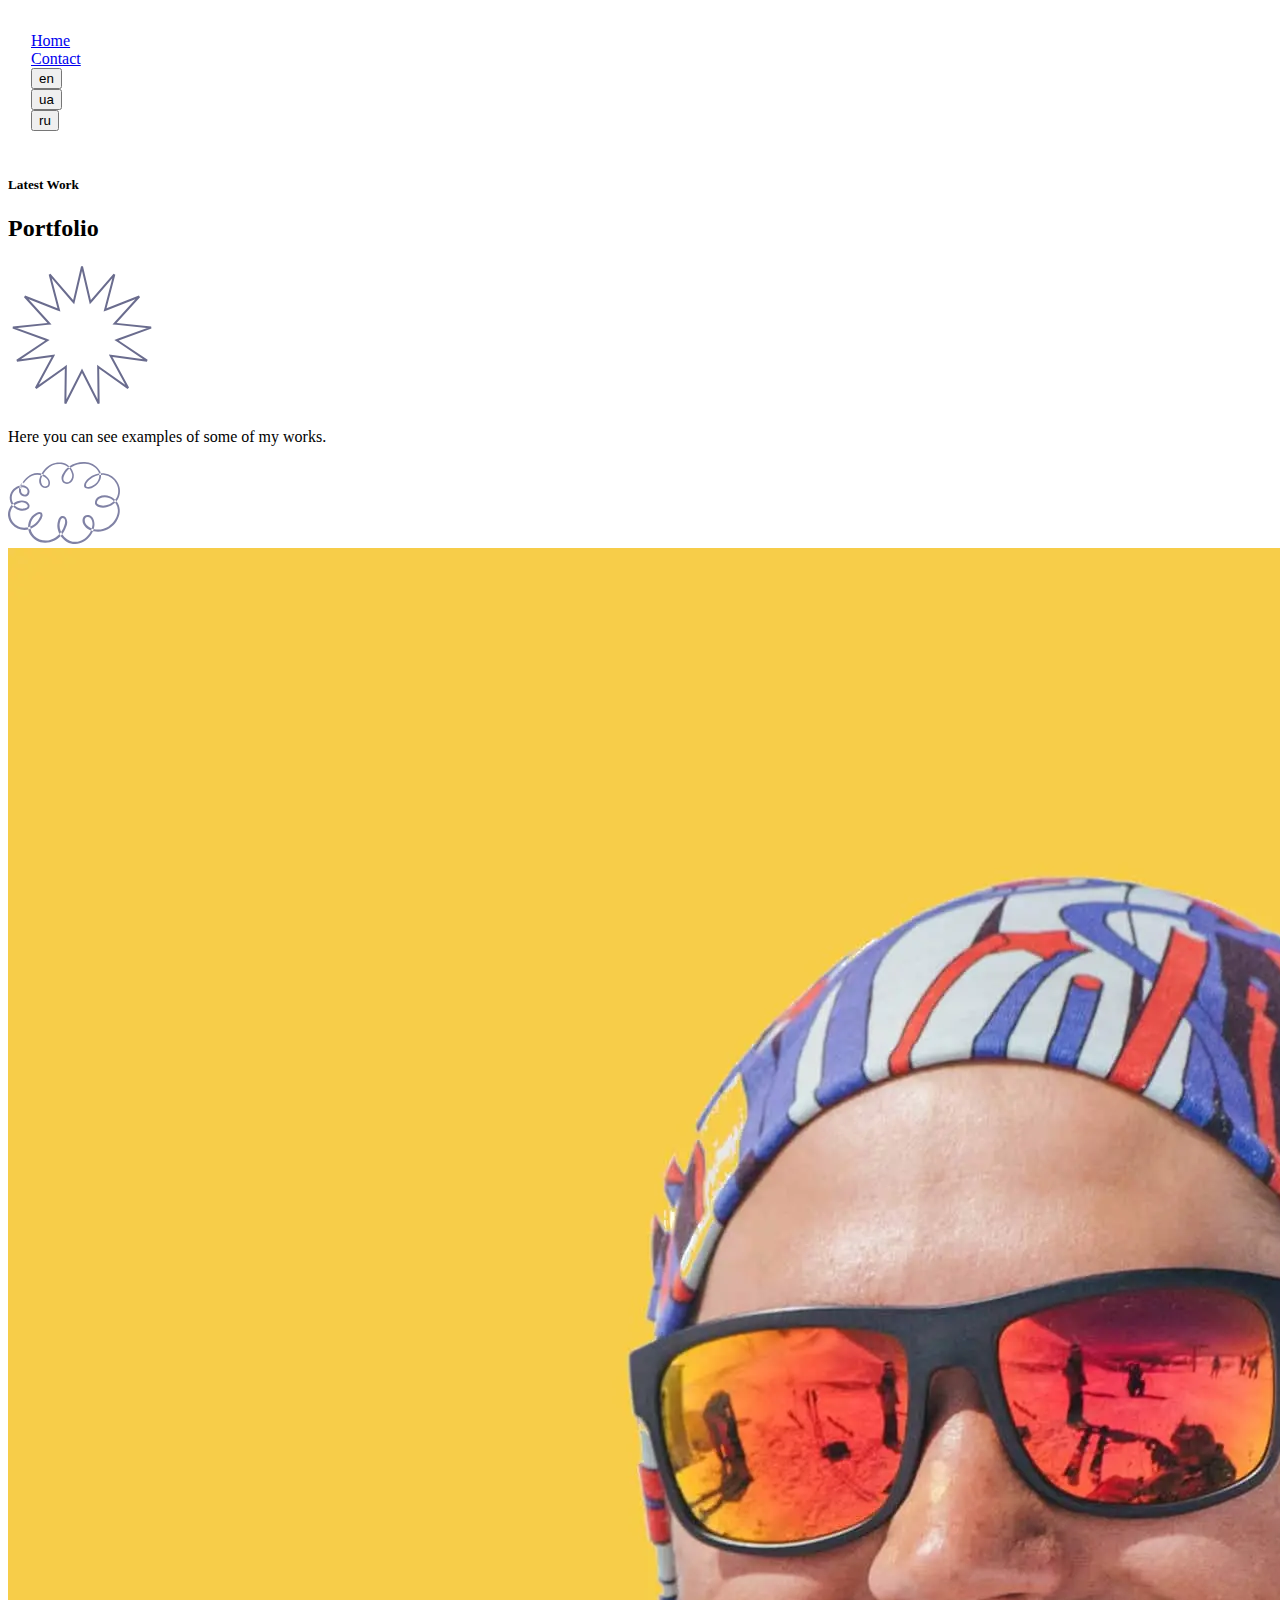
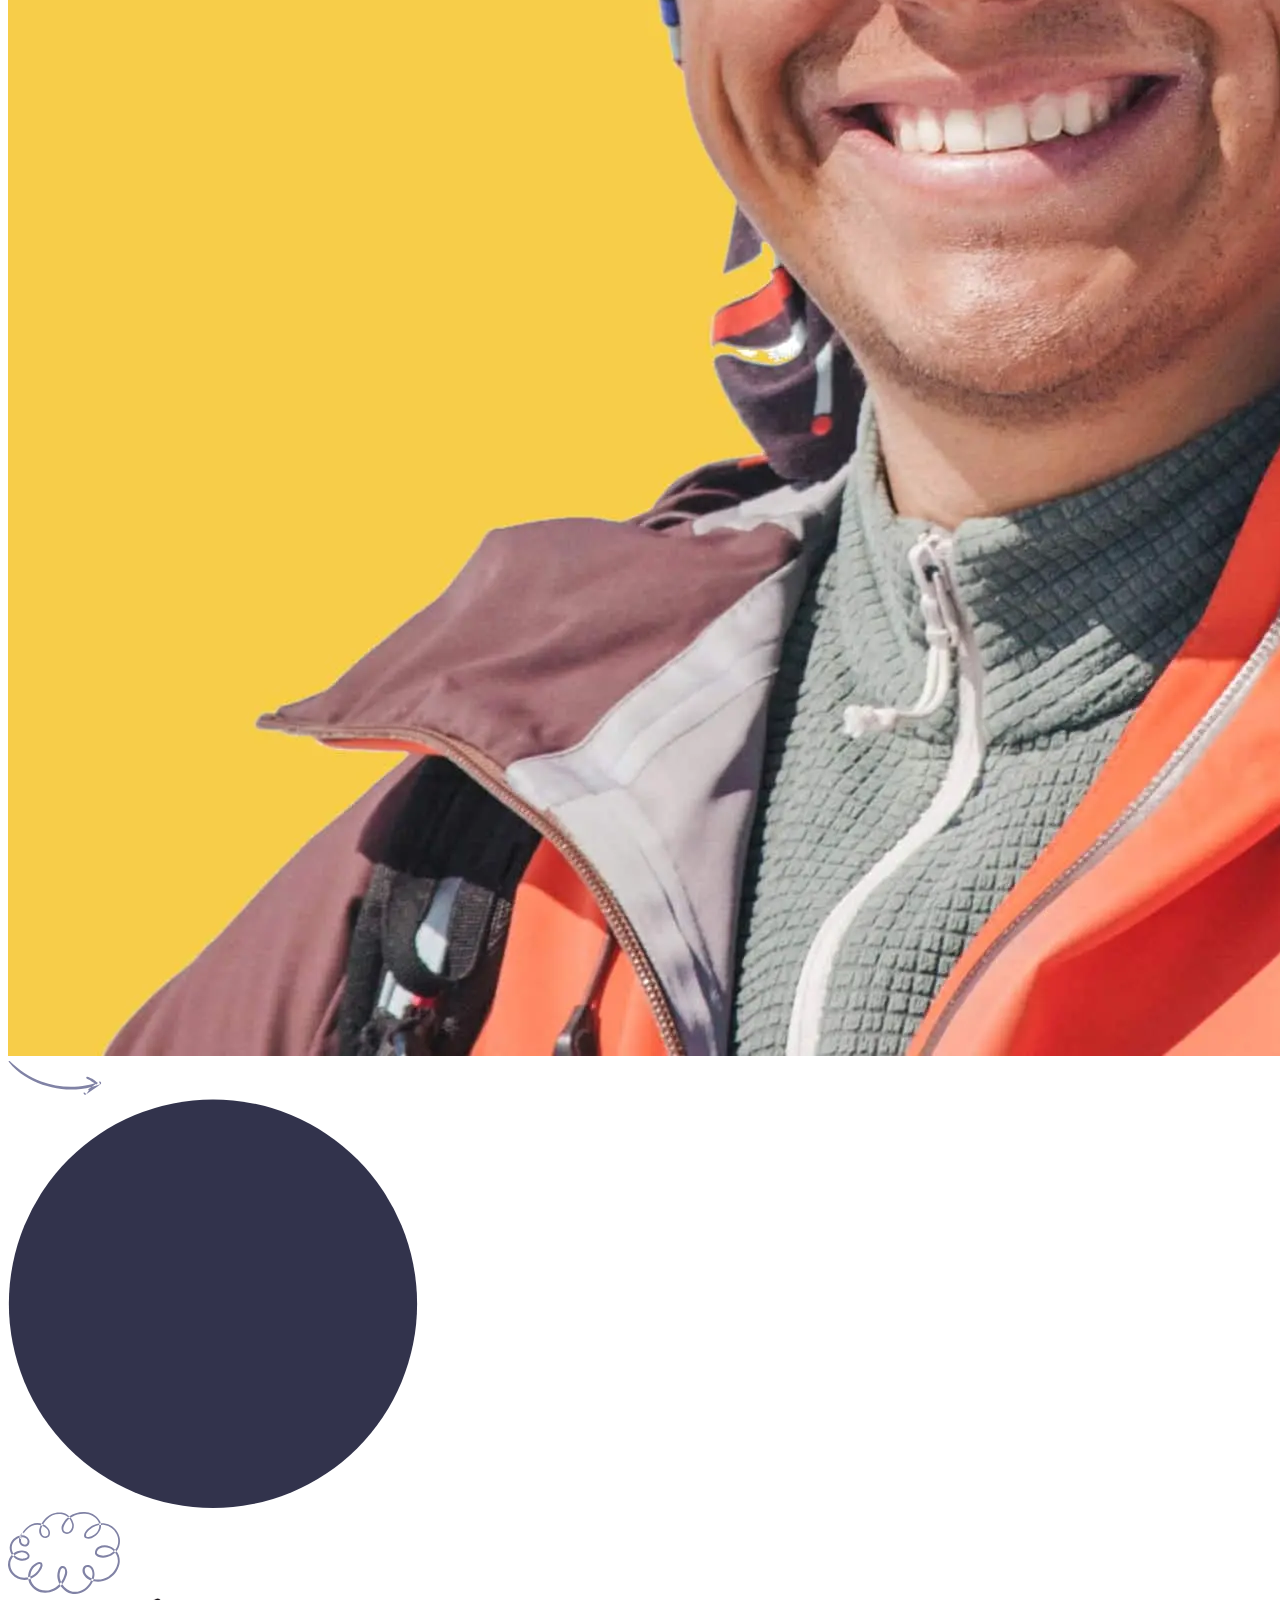
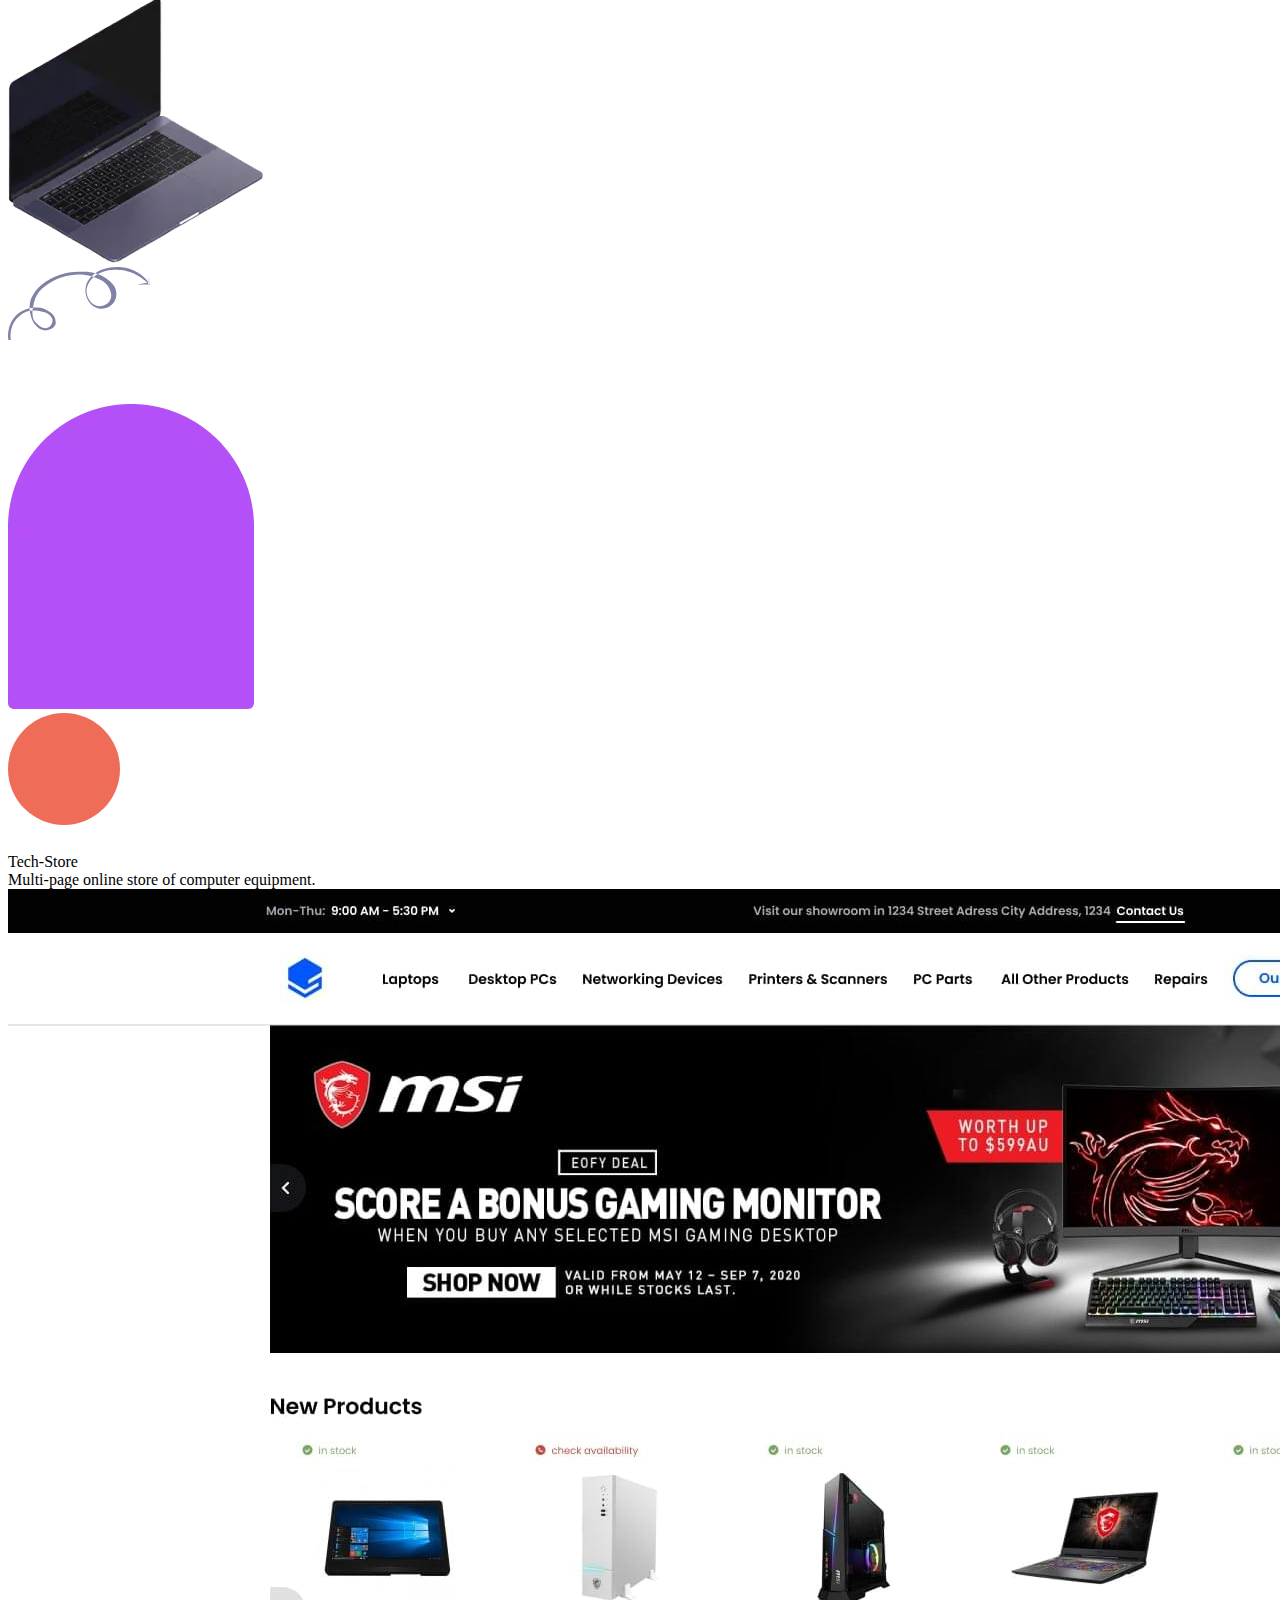
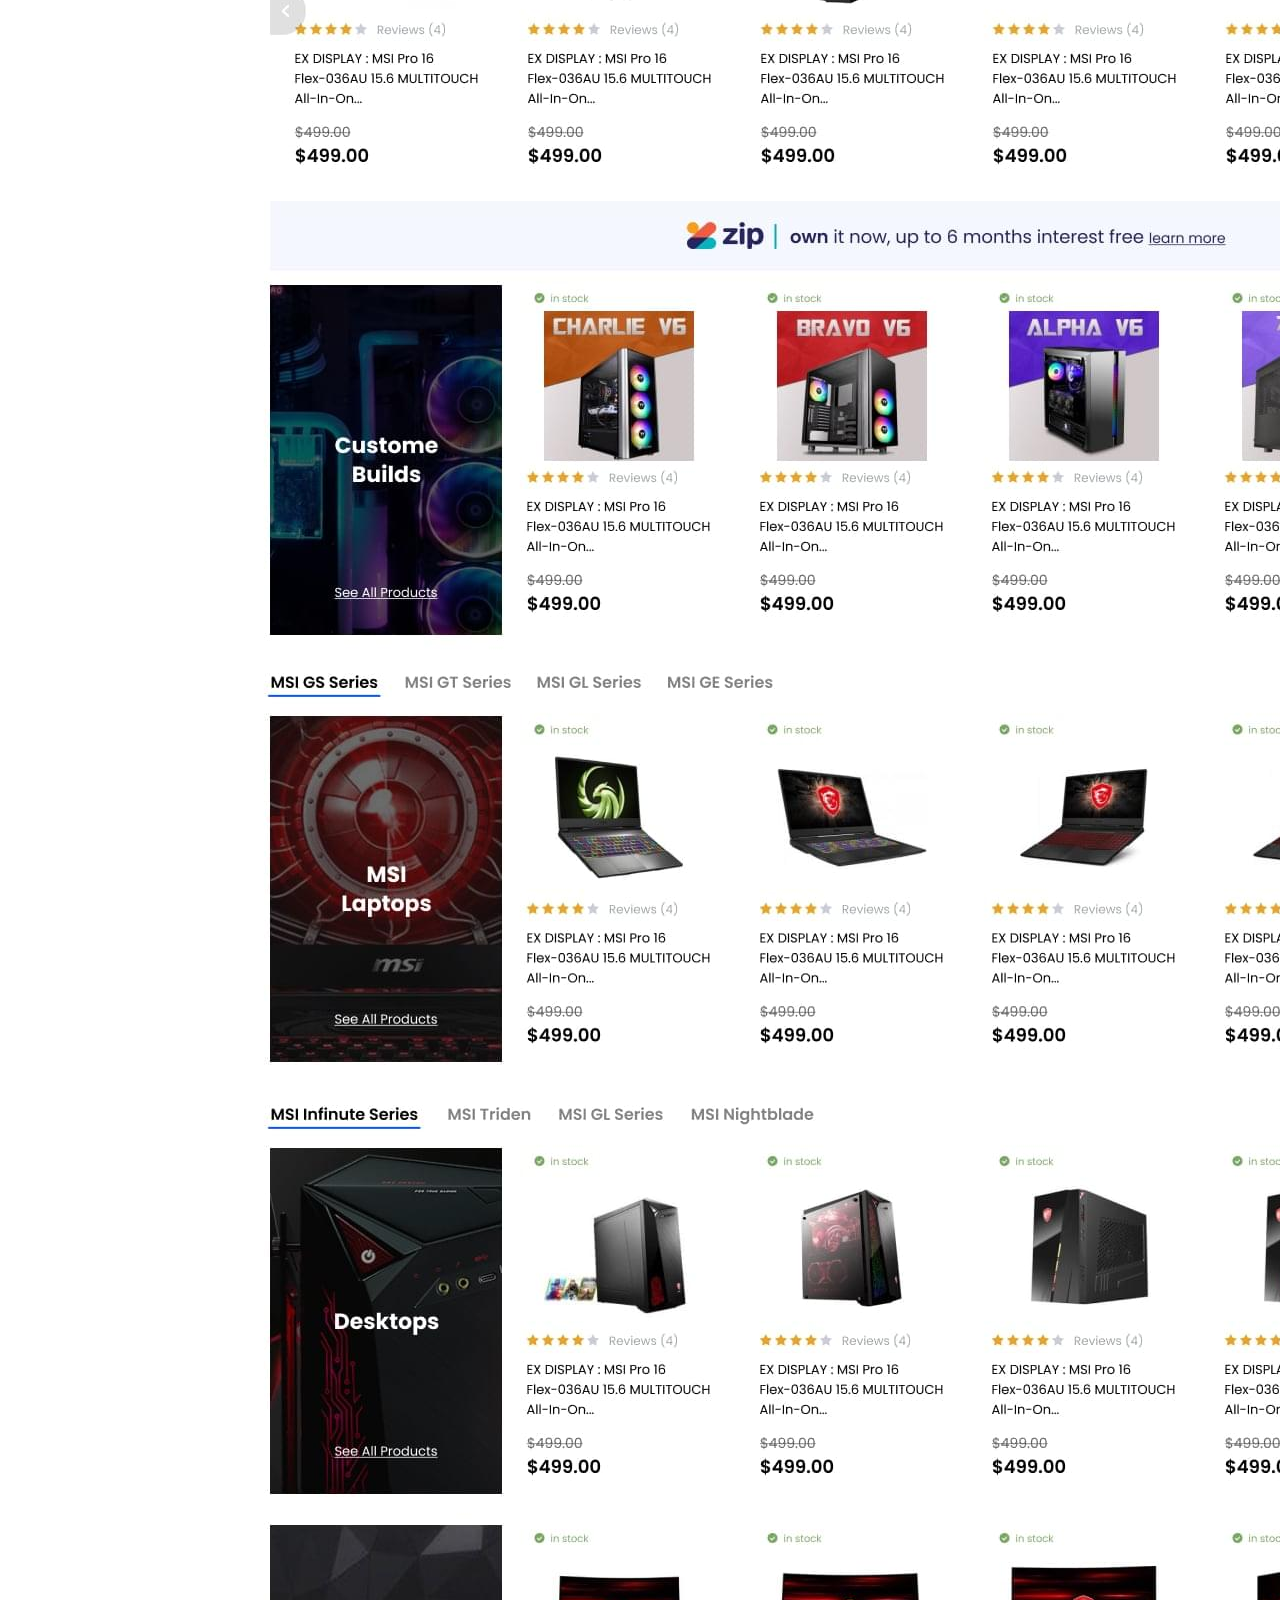
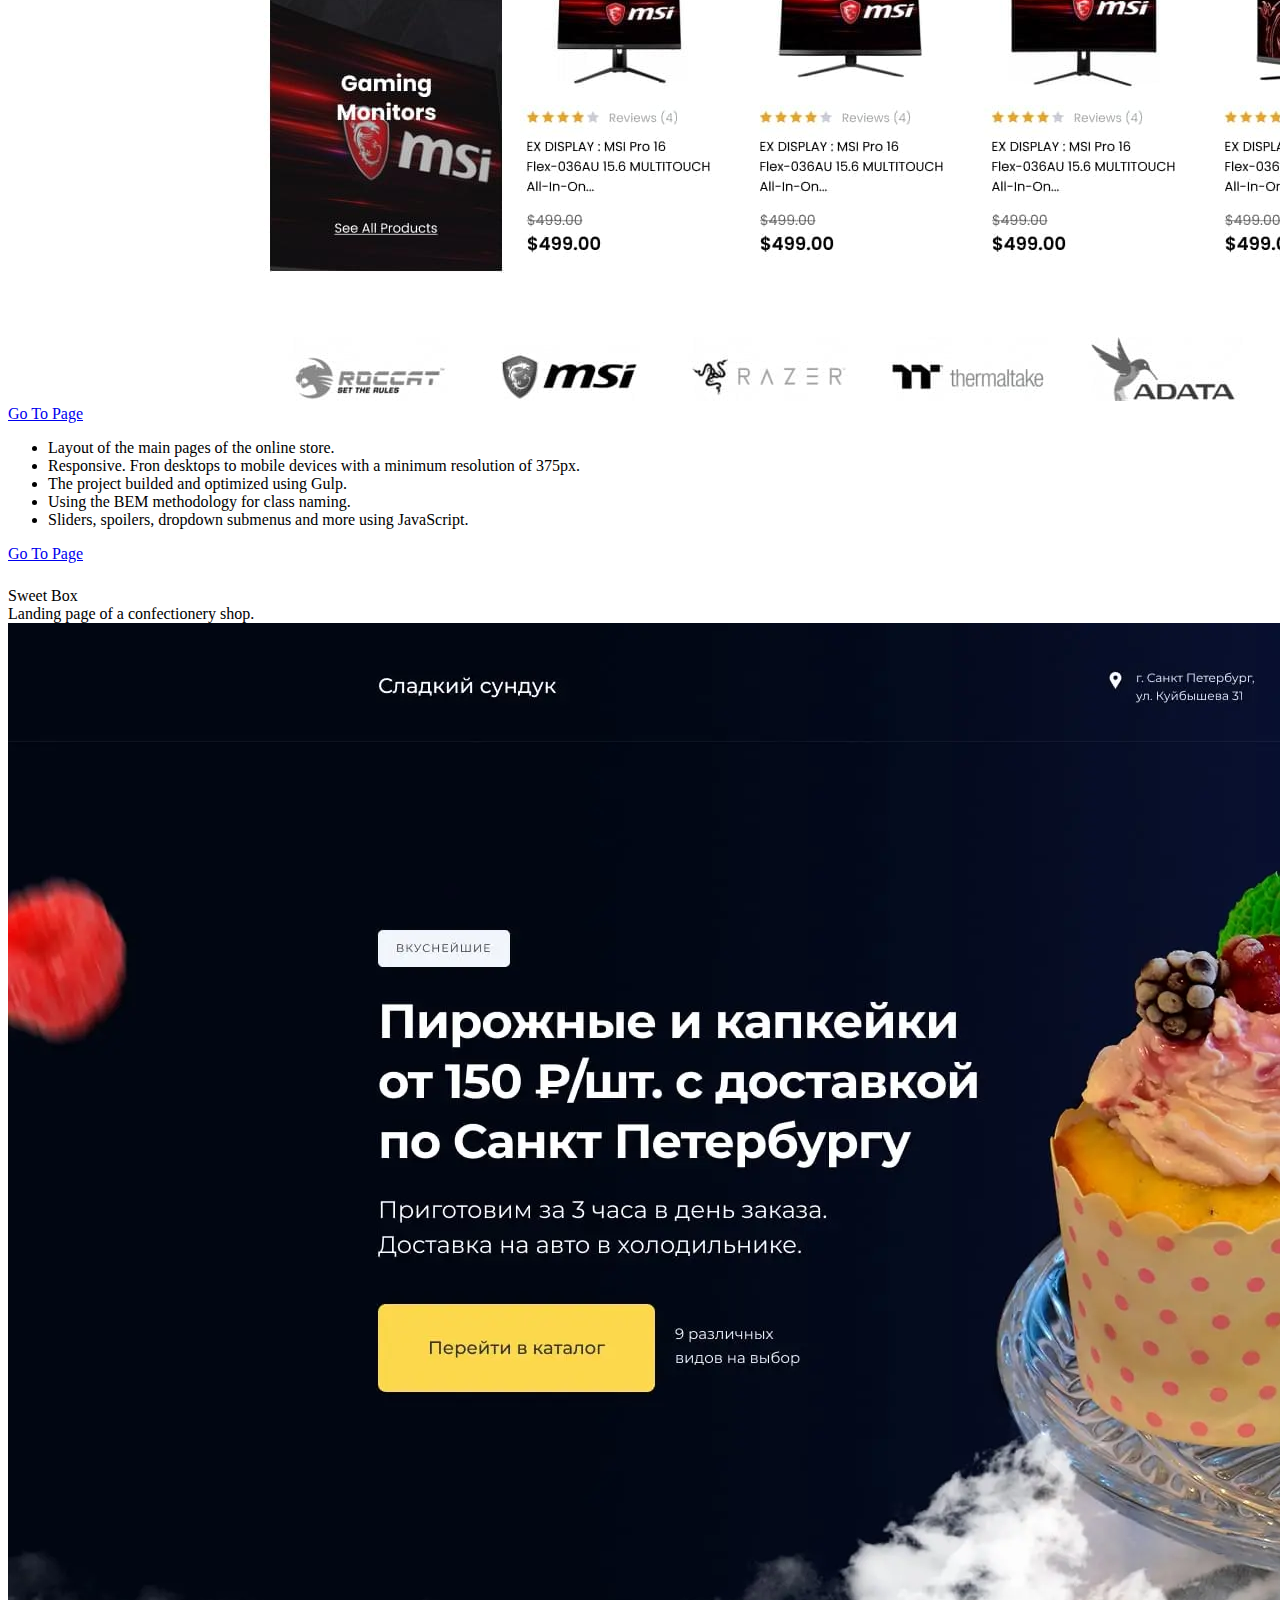
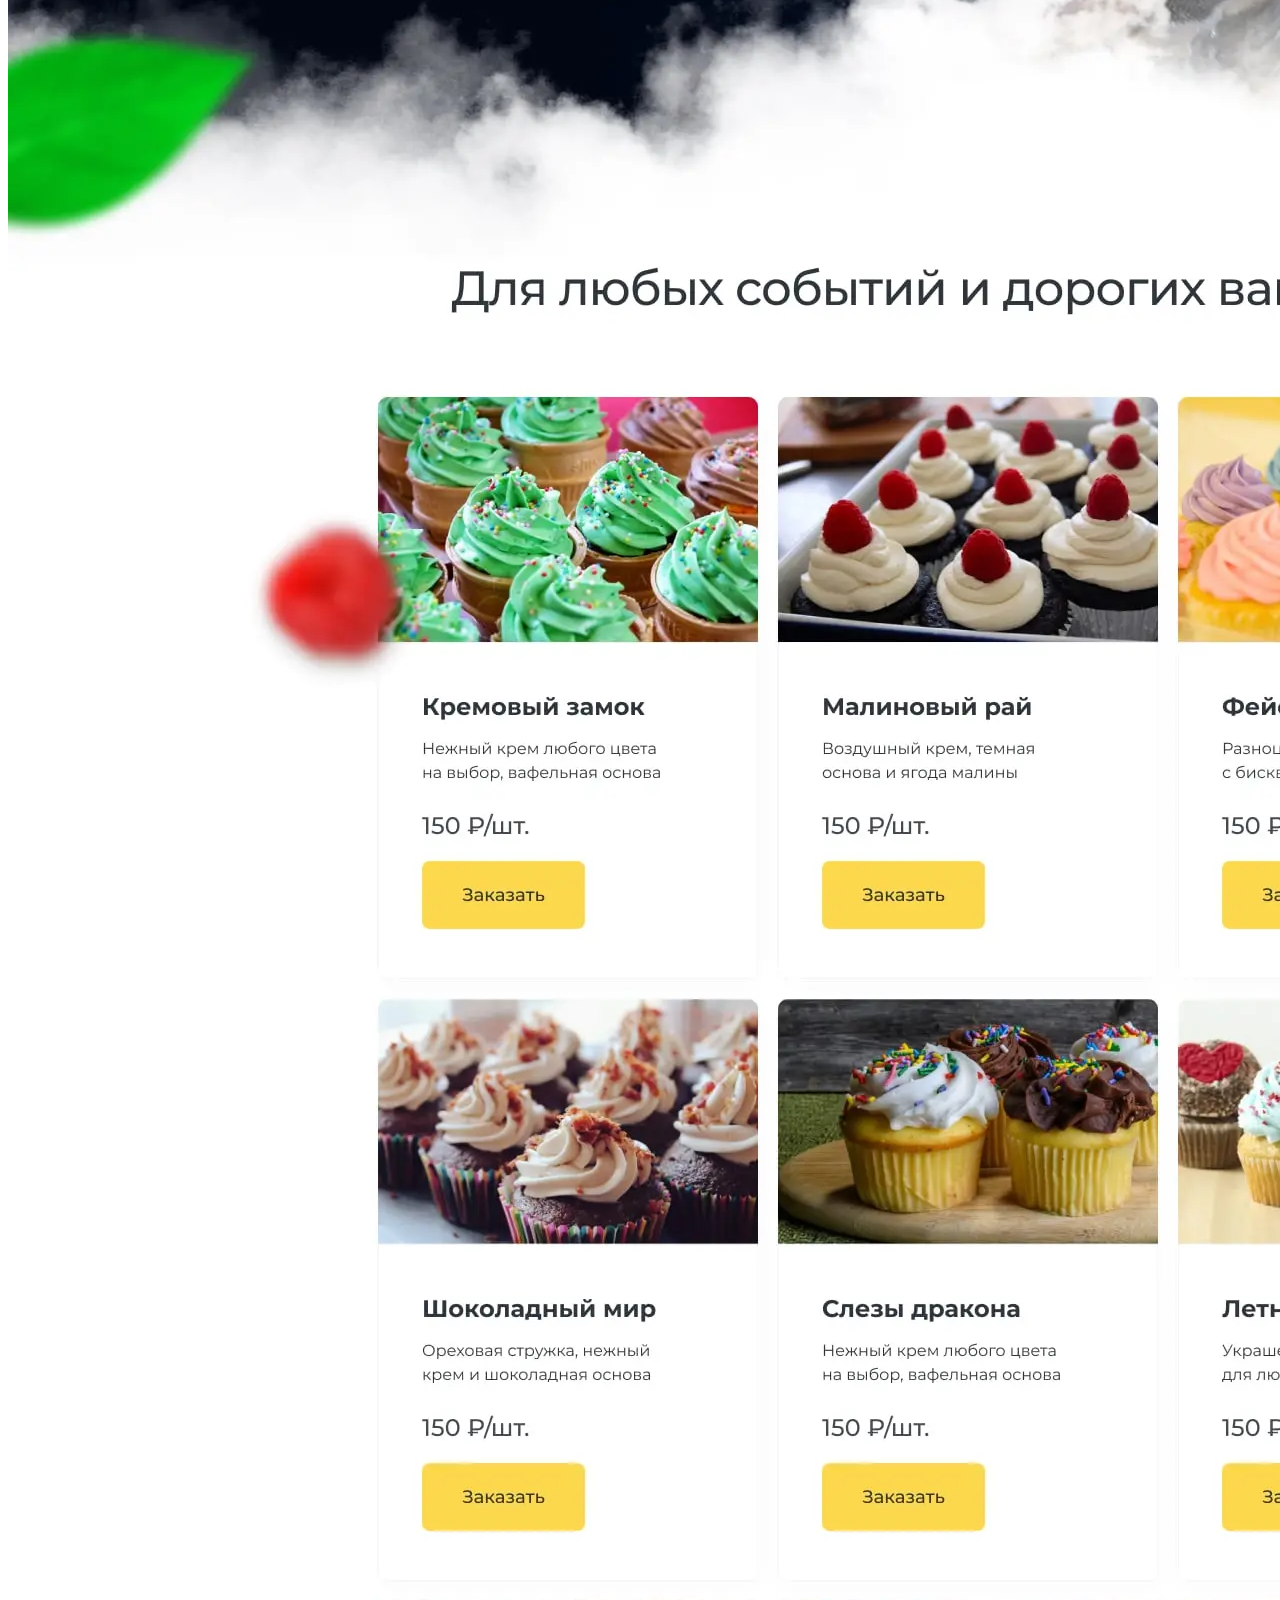
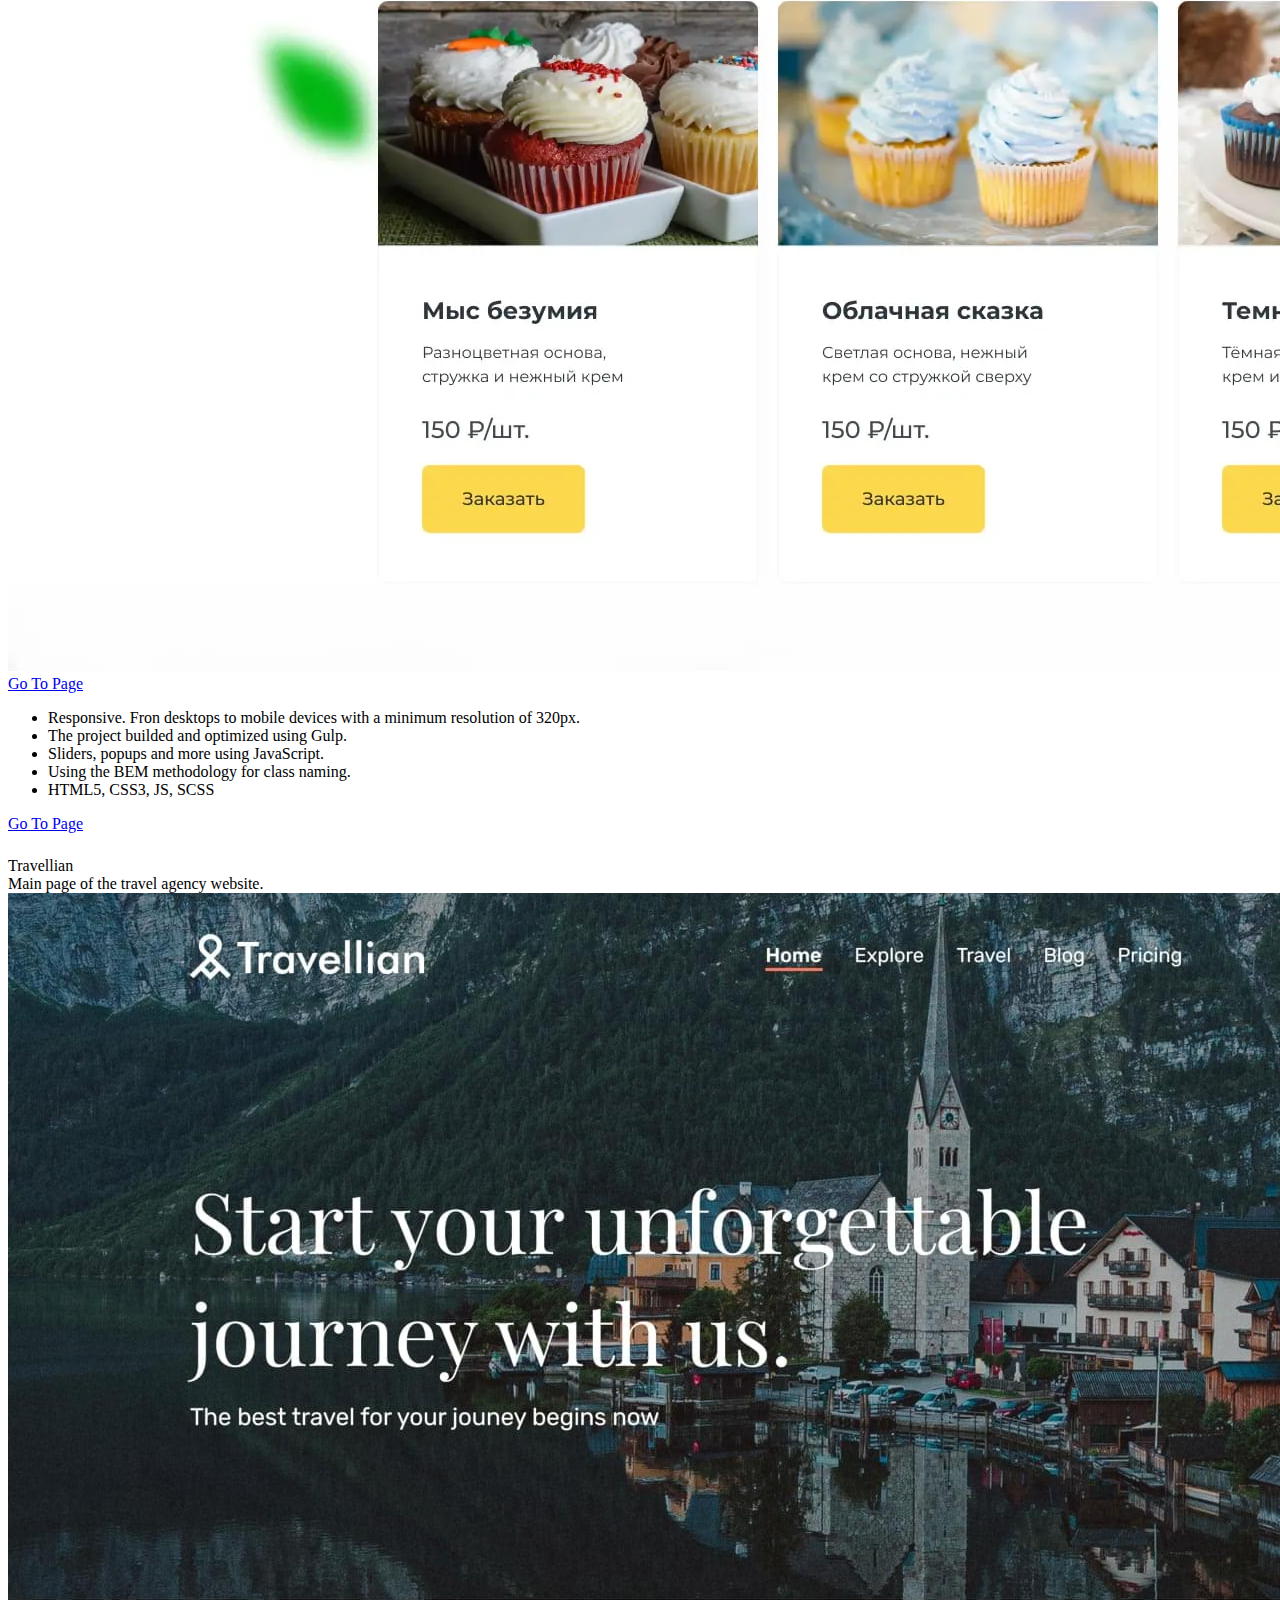
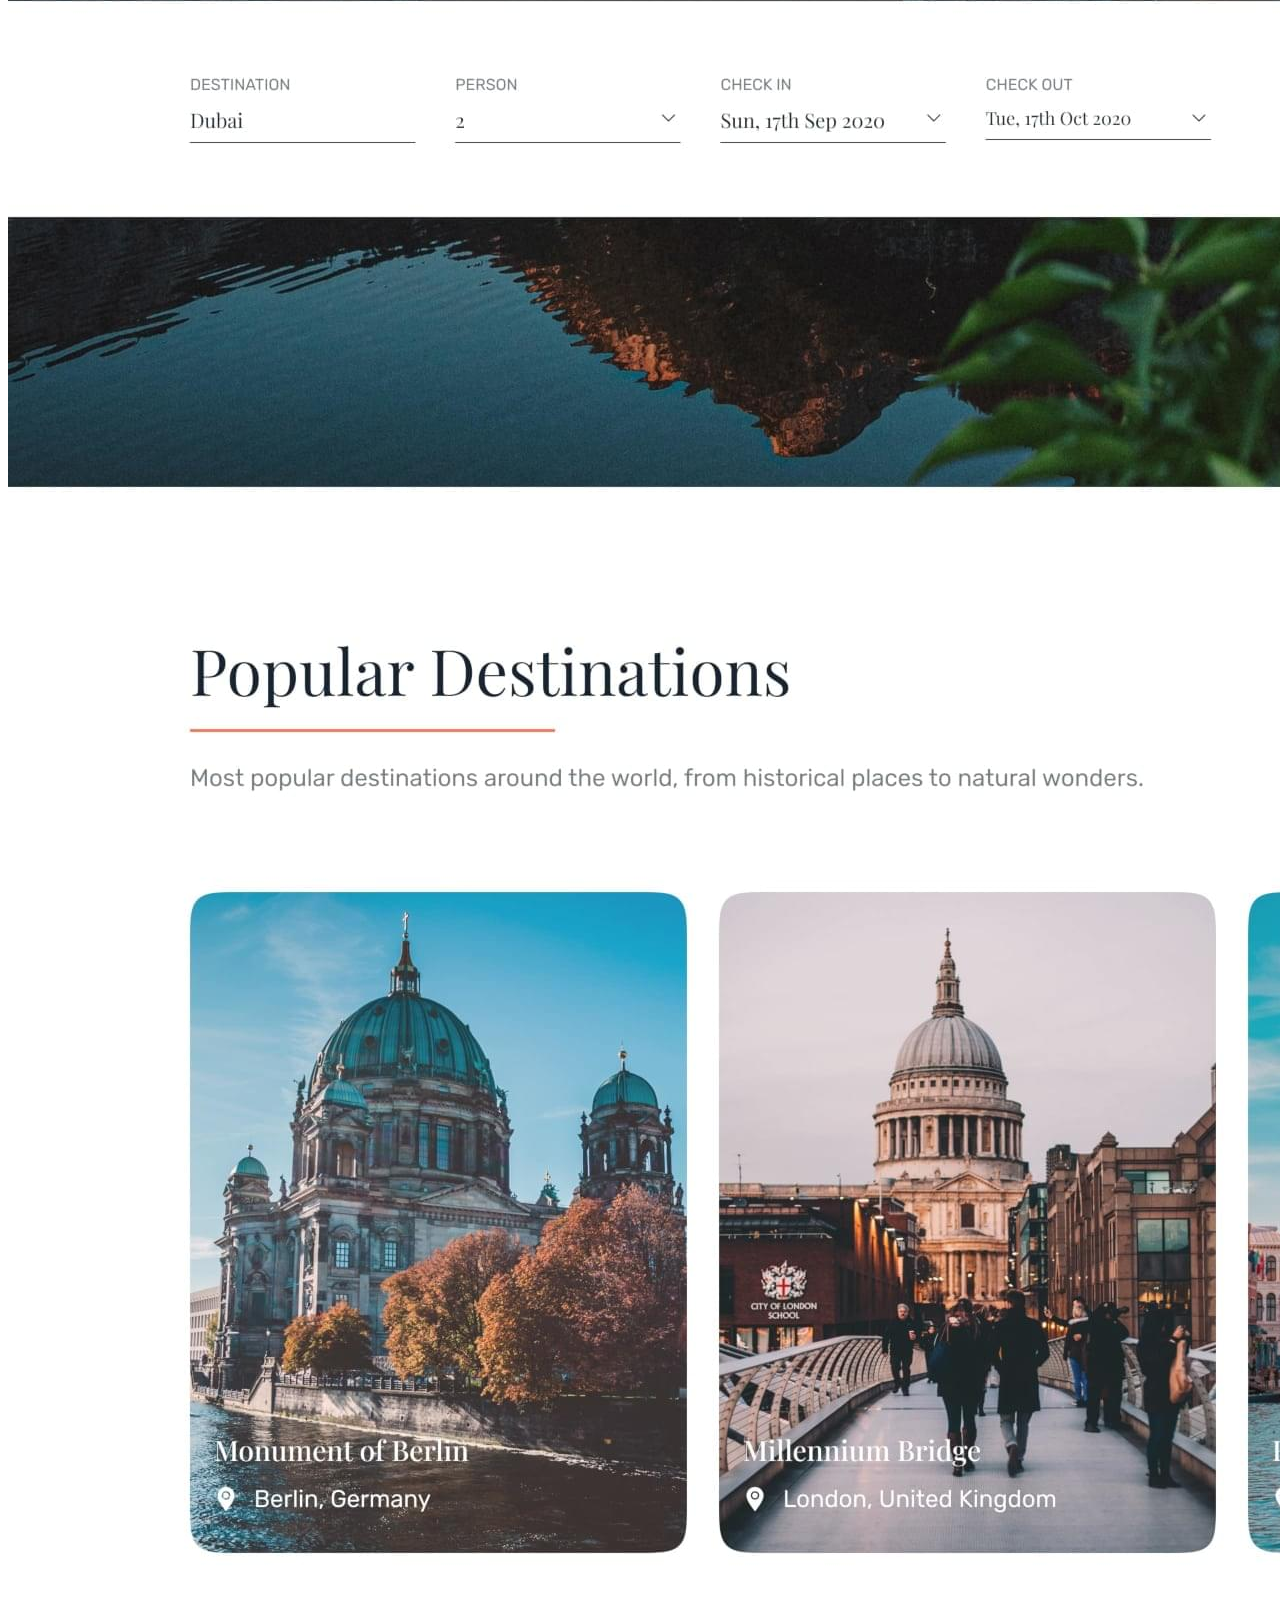
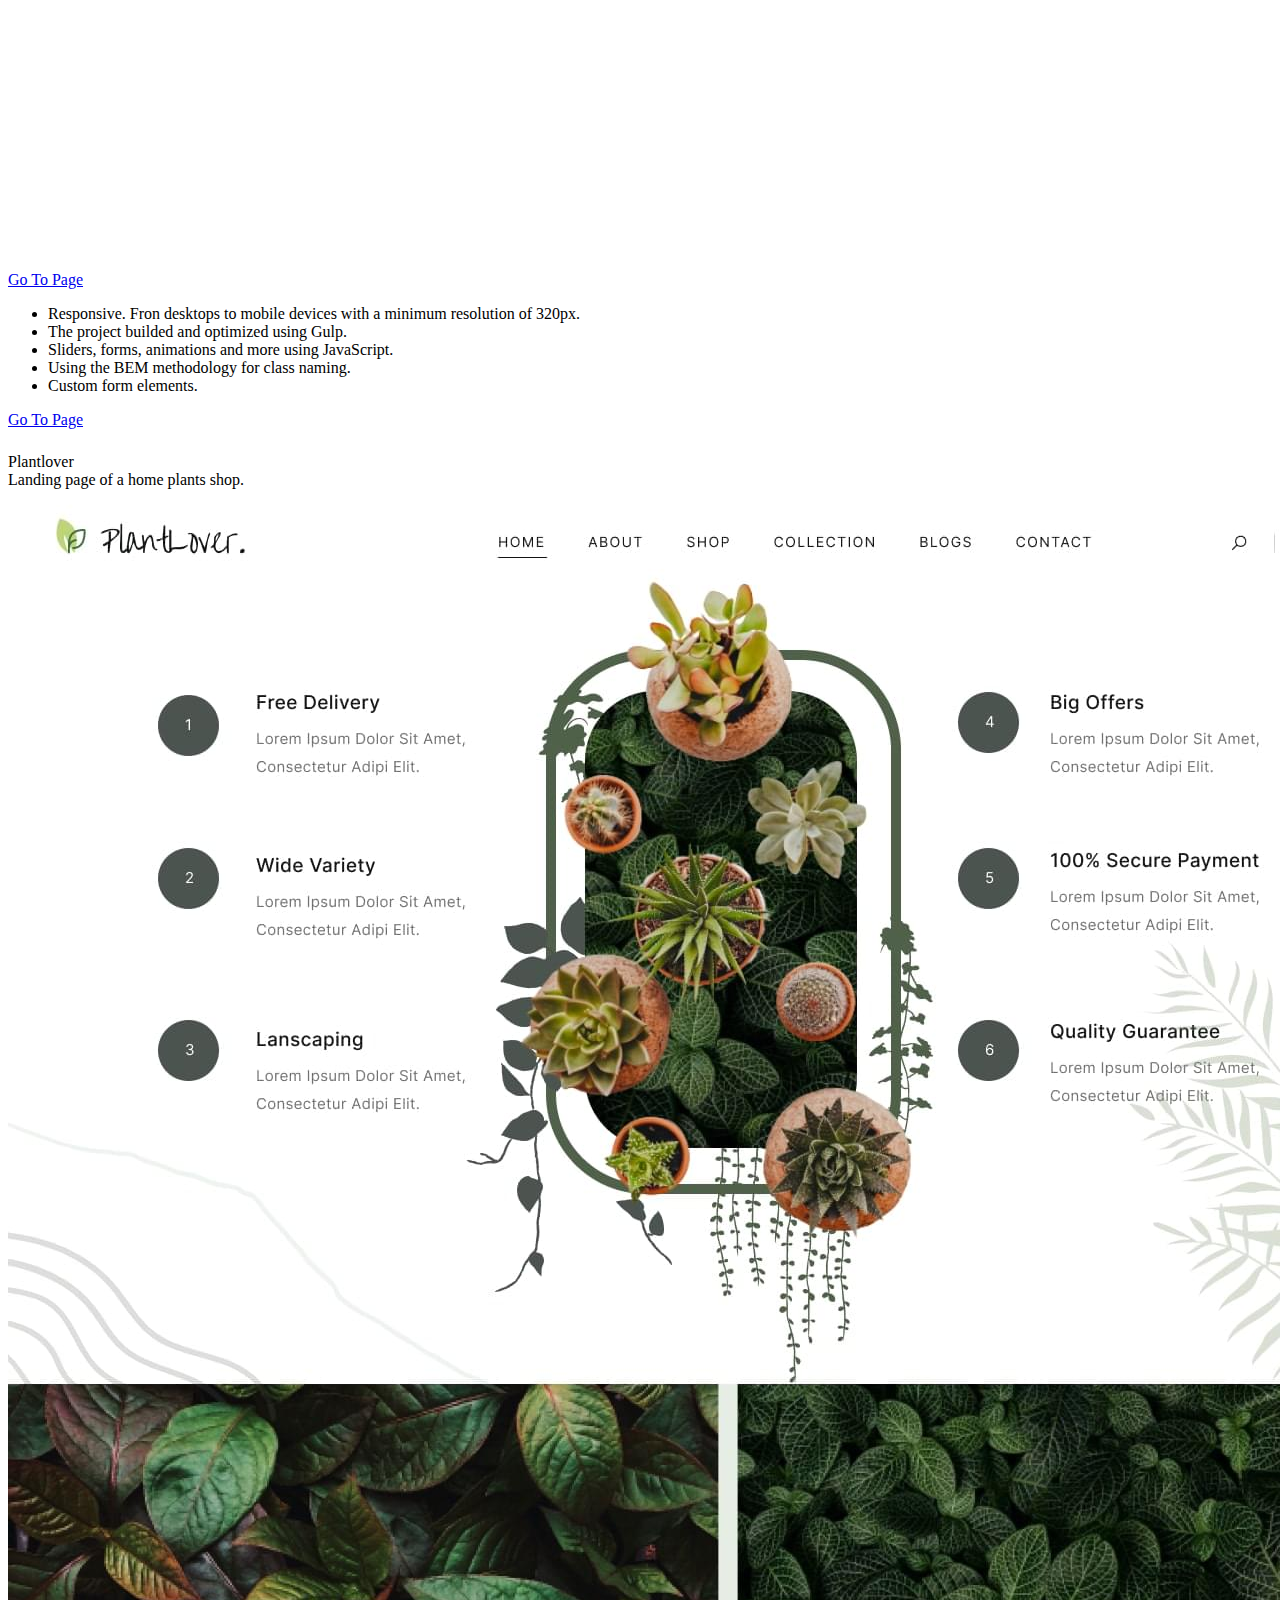
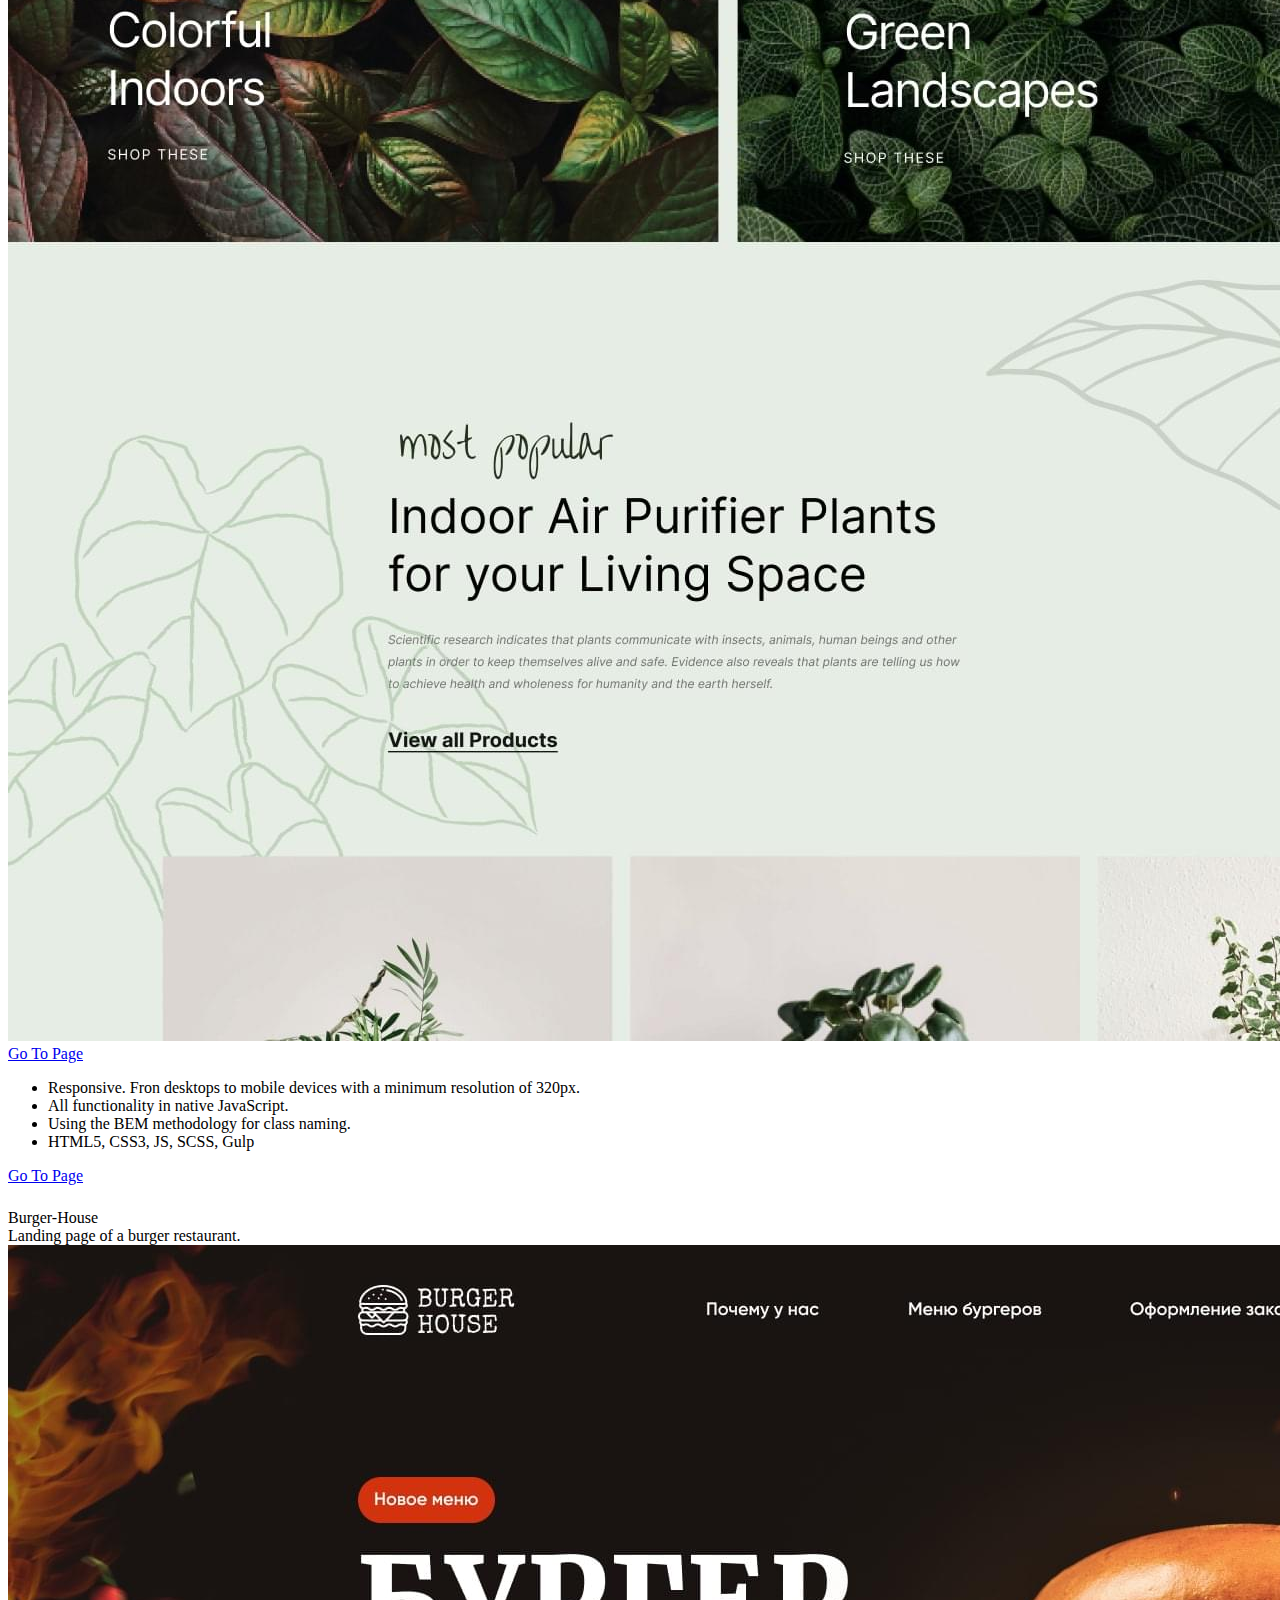
==== portfolio.html @ c1818f7f "first commit" ====
<!doctype html>
<html lang="en" class="portfolio-page" id="portfolio-page">
  <head>
  <meta charset="UTF-8">
  <meta http-equiv="X-UA-Compatible" content="IE=edge">
  <meta name="viewport" content="width=device-width,initial-scale=1">
  <meta name="google" content="notranslate">
  <link rel="shortcut icon" href="favicon.ico" type="image/x-icon">
  <link rel="stylesheet" href="css/style.min.css?_v=20230809185156">
  <title>Portfolio / HTML Developer | VslZrp</title>
</head>

  <body class="notranslate">
    <div class="wrapper">
      <header class="header">
        <div class="header__container">
          <div class="_anim-items header__link-wrapper">
            <a href="index.html" class="header__link lng-headerHome">Home</a>
          </div>
          <div class="_anim-items header__contact-wrapper">
            <a href="#" class="_anim-items header__contact lng-headerContact" data-contact data-type="popup-contact">Contact</a>
          </div>

          <div class="header__language">
            <div class="_anim-items header__language-item" data-language>
              <button href="#" class="header__button">
                <span>en</span>
              </button>
            </div>
            <div class="_anim-items header__language-item" data-language>
              <button href="#" class="header__button">
                <span>ua</span>
              </button>
            </div>
            <div class="_anim-items header__language-item" data-language>
              <button href="#" class="header__button">
                <span>ru</span>
              </button>
            </div>
          </div>
        </div>
      </header>

      <main class="page page-portfolio">
        <section class="page-portfolio__title-block title-block-portfolio">
          <div class="title-block-portfolio__container">
            <div class="_anim-items title-block-portfolio__body">
              <div class="title-block-portfolio__sub-title">
                <h5 class="lng-subTitlePortfolio">Portfolio</h5>
              </div>
              <div class="title-block-portfolio__title">
                <h2 class="lng-titleLatestWork">Latest Work</h2>
                <div class="title-block-portfolio__sun">
                  <img src="images/portfolioPage/sun.svg" data-prlx-mouse alt="">
                </div>
              </div>
              <div class="title-block-portfolio__text">
                <p class="lng-titleBlockText">
                  Digital agency is a business you hire to outsource your
                  digital marketing efforts
                </p>
              </div>

              <div class="title-block-portfolio__cloud">
                <img src="images/portfolioPage/cloud.svg" alt="">
              </div>
            </div>
            <div class="_anim-items images-title-portfolio title-block-portfolio__images">
              <div class="images-title-portfolio__body">
                <div class="images-title-portfolio__image images-title-portfolio__image_photo">
                  <picture><source srcset="images/portfolioPage/Me.webp" type="image/webp"><img src="images/portfolioPage/Me.jpg" alt="Me"></picture>
                </div>
                <div class="images-title-portfolio__image images-title-portfolio__image_arrow">
                  <img src="images/portfolioPage/arrow.svg" alt="">
                </div>
                <div class="images-title-portfolio__image images-title-portfolio__image_circle">
                  <img src="images/portfolioPage/circle.svg" alt="">
                </div>
                <div class="images-title-portfolio__image images-title-portfolio__image_cloud">
                  <img data-prlx-mouse data-prlx-dxr src="images/portfolioPage/cloud.svg" alt="">
                </div>
                <div class="images-title-portfolio__image images-title-portfolio__image_laptop">
                  <picture><source srcset="images/portfolioPage/laptop.webp" type="image/webp"><img src="images/portfolioPage/laptop.png" alt="Me"></picture>
                </div>
                <div class="images-title-portfolio__image images-title-portfolio__image_spring">
                  <img src="images/portfolioPage/spring.svg" data-prlx-mouse data-prlx-dxr data-prlx-cy="200" data-prlx-cx="150" alt="">
                </div>
                <div class="images-title-portfolio__image images-title-portfolio__image_stars">
                  <img src="images/portfolioPage/stars.svg" alt="">
                </div>
                <div class="images-title-portfolio__image images-title-portfolio__image_block">
                  <picture><source srcset="images/portfolioPage/block.webp" type="image/webp"><img src="images/portfolioPage/block.png" alt=""></picture>
                </div>
                <div class="images-title-portfolio__image images-title-portfolio__image_smallSircle">
                  <img src="images/portfolioPage/smallSircle.svg" alt="">
                </div>
              </div>
            </div>
          </div>
        </section>
        <div class="page-portfolio__portfolio portfolio">
          <div class="portfolio__container">
            <div class="portfolio__body">
              <div class="_anim-items portfolio-card portfolio__item">
                <div class="portfolio-card__title-block">
                  <div class="portfolio-card__icon">
                    <img src="images/portfolioPage/icons/laptop.svg" data-prlx-mouse alt="">
                  </div>
                  <div class="portfolio-card__title">
                    <span>Tech-Store</span>
                  </div>
                </div>
                <div class="portfolio-card__description">
                  <span class="lng-descriptionPortfolioCardTechStore">
                    Multi-page online store of computer equipment.
                  </span>
                </div>
                <div class="portfolio-card__image-block">
                  <div class="portfolio-card__image">
                    <img src="images/portfolio/Tech-Store.jpg" alt="Tech-store">
                  </div>
                  <a href="https://vslzrp.github.io/tech-store/" target="_blank" class="portfolio-card__link">
                    <span class="lng-goToPageLink">Go To Page</span>
                  </a>
                </div>
                <ul class="portfolio-card__list">
                  <li class="portfolio-card__list-item">
                    <span class="lng-listItem1CardTechStore">
                      Layout of the main pages of the online store.
                    </span>
                  </li>
                  <li class="portfolio-card__list-item">
                    <span class="lng-listItem2CardTechStore">
                      Responsive. Fron desktops to mobile devices with a minimum
                      resolution of 375px.
                    </span>
                  </li>
                  <li class="portfolio-card__list-item">
                    <span class="lng-listItem3CardTechStore">
                      The project builded and optimized using Gulp.
                    </span>
                  </li>
                  <li class="portfolio-card__list-item">
                    <span class="lng-listItem4Card1">
                      Using the BEM methodology for class naming.
                    </span>
                  </li>
                  <li class="portfolio-card__list-item">
                    <span class="lng-listItem5CardTechStore">
                      Sliders, spoilers, dropdown submenus and more using native
                      JavaScript.
                    </span>
                  </li>
                </ul>
                <div class="portfolio-card__action-wrapper">
                  <a href="https://vslzrp.github.io/tech-store/" target="_blank" class="portfolio-card__action">
                    <span class="lng-goToPageLink">Go To Page</span>
                  </a>
                </div>
              </div>
              <div class="_anim-items portfolio-card portfolio__item">
                <div class="portfolio-card__title-block">
                  <div class="portfolio-card__icon">
                    <img src="images/portfolioPage/icons/candy.svg" data-prlx-mouse data-prlx-dxr alt="">
                  </div>
                  <div class="portfolio-card__title">
                    <span>Sweet Box</span>
                  </div>
                </div>
                <div class="portfolio-card__description">
                  <span class="lng-descriptionPortfolioCardSweetBox">
                    Landing page of a confectionery shop.
                  </span>
                </div>
                <div class="portfolio-card__image-block">
                  <div class="portfolio-card__image">
                    <picture><source srcset="images/portfolio/Sweetbox.webp" type="image/webp"><img src="images/portfolio/Sweetbox.jpg" alt="Sweet Box"></picture>
                  </div>
                  <a href="https://vslzrp.github.io/SweetBox/" target="_blank" class="portfolio-card__link">
                    <span class="lng-goToPageLink">Go To Page</span>
                  </a>
                </div>
                <ul class="portfolio-card__list">
                  <li class="portfolio-card__list-item">
                    <span class="lng-listItem1CardSweetBox1">
                      Responsive. Fron desktops to mobile devices with a minimum
                      resolution of 320px.
                    </span>
                  </li>
                  <li class="portfolio-card__list-item">
                    <span class="lng-listItem1CardSweetBox2">
                      The project builded and optimized using Gulp.
                    </span>
                  </li>
                  <li class="portfolio-card__list-item">
                    <span class="lng-listItem1CardSweetBox3">
                      Sliders, popups and more using JavaScript.
                    </span>
                  </li>
                  <li class="portfolio-card__list-item">
                    <span class="lng-listItem1CardSweetBox4">
                      Using the BEM methodology for class naming.
                    </span>
                  </li>
                  <li class="portfolio-card__list-item">
                    <span> HTML5, CSS3, JS, SCSS </span>
                  </li>
                </ul>
                <div class="portfolio-card__action-wrapper">
                  <a href="https://vslzrp.github.io/SweetBox/" target="_blank" class="portfolio-card__action">
                    <span class="lng-goToPageLink">Go To Page</span>
                  </a>
                </div>
              </div>
              <div class="_anim-items portfolio-card portfolio__item">
                <div class="portfolio-card__title-block">
                  <div class="portfolio-card__icon">
                    <img src="images/portfolioPage/icons/plane.svg" data-prlx-mouse alt="">
                  </div>
                  <div class="portfolio-card__title">
                    <span>Travellian</span>
                  </div>
                </div>
                <div class="portfolio-card__description">
                  <span class="lng-descriptionPortfolioCardTravellian">
                    Main page of the travel agency website.
                  </span>
                </div>
                <div class="portfolio-card__image-block">
                  <div class="portfolio-card__image">
                    <img src="images/portfolio/Travellian.jpg" alt="Travellian">
                  </div>
                  <a href="https://vslzrp.github.io/Travellian/" target="_blank" class="portfolio-card__link">
                    <span class="lng-goToPageLink">Go To Page</span>
                  </a>
                </div>
                <ul class="portfolio-card__list">
                  <li class="portfolio-card__list-item">
                    <span class="lng-listItem1CardTravellian1">
                      Responsive. Fron desktops to mobile devices with a minimum
                      resolution of 320px.
                    </span>
                  </li>
                  <li class="portfolio-card__list-item">
                    <span class="lng-listItem1CardTravellian2">
                      The project builded and optimized using Gulp.
                    </span>
                  </li>
                  <li class="portfolio-card__list-item">
                    <span class="lng-listItem1CardTravellian3">
                      Sliders, forms, animations and more using JavaScript.
                    </span>
                  </li>
                  <li class="portfolio-card__list-item">
                    <span class="lng-listItem1CardTravellian4">
                      Using the BEM methodology for class naming.
                    </span>
                  </li>
                  <li class="portfolio-card__list-item">
                    <span class="lng-listItem1CardTravellian5">
                      Custom form elements.
                    </span>
                  </li>
                </ul>
                <div class="portfolio-card__action-wrapper">
                  <a href="https://vslzrp.github.io/Travellian/" target="_blank" class="portfolio-card__action">
                    <span class="lng-goToPageLink">Go To Page</span>
                  </a>
                </div>
              </div>
              <div class="_anim-items portfolio-card portfolio__item">
                <div class="portfolio-card__title-block">
                  <div class="portfolio-card__icon">
                    <img src="images/portfolioPage/icons/plant.svg" data-prlx-mouse data-prlx-dxr alt="">
                  </div>
                  <div class="portfolio-card__title">
                    <span>Plantlover</span>
                  </div>
                </div>
                <div class="portfolio-card__description">
                  <span class="lng-descriptionPortfolioPlantlover">
                    Landing page of a home plants shop.
                  </span>
                </div>
                <div class="portfolio-card__image-block">
                  <div class="portfolio-card__image">
                    <img src="images/portfolio/plantlover.jpg" alt="Plantlover">
                  </div>
                  <a href="https://vslzrp.github.io/Plantlover/" target="_blank" class="portfolio-card__link">
                    <span class="lng-goToPageLink">Go To Page</span>
                  </a>
                </div>
                <ul class="portfolio-card__list">
                  <li class="portfolio-card__list-item">
                    <span class="lng-listItem1CardPlantlover1">
                      Responsive. Fron desktops to mobile devices with a minimum
                      resolution of 320px.
                    </span>
                  </li>
                  <li class="portfolio-card__list-item">
                    <span class="lng-listItem1CardPlantlover2">
                      All functionality in native JavaScript.
                    </span>
                  </li>
                  <li class="portfolio-card__list-item">
                    <span class="lng-listItem1CardPlantlover3">Using the BEM methodology for class naming.
                    </span>
                  </li>

                  <li class="portfolio-card__list-item">
                    <span> HTML5, CSS3, JS, SCSS, Gulp </span>
                  </li>
                </ul>
                <div class="portfolio-card__action-wrapper">
                  <a href="https://vslzrp.github.io/Plantlover/" target="_blank" class="portfolio-card__action">
                    <span class="lng-goToPageLink">Go To Page</span>
                  </a>
                </div>
              </div>
              <div class="_anim-items portfolio-card portfolio__item">
                <div class="portfolio-card__title-block">
                  <div class="portfolio-card__icon">
                    <img src="images/portfolioPage/icons/burger.svg" data-prlx-mouse alt="">
                  </div>
                  <div class="portfolio-card__title">
                    <span>Burger-House</span>
                  </div>
                </div>
                <div class="portfolio-card__description">
                  <span class="lng-descriptionPortfolioCardBurgerHouse">
                    Landing page of a burger restaurant.
                  </span>
                </div>
                <div class="portfolio-card__image-block">
                  <div class="portfolio-card__image">
                    <img src="images/portfolio/Burger-House.jpg" alt="Burger-House">
                  </div>
                  <a href="https://vslzrp.github.io/Burger-landing.training/" target="_blank" class="portfolio-card__link">
                    <span class="lng-goToPageLink">Go To Page</span>
                  </a>
                </div>
                <ul class="portfolio-card__list">
                  <li class="portfolio-card__list-item">
                    <span class="lng-listItem1CardBurgerHouse1">
                      Training project on HTML development course. Completely
                      redesigned, expanded functionality, added animations.
                    </span>
                  </li>
                  <li class="portfolio-card__list-item">
                    <span class="lng-listItem1CardBurgerHouse2">Responsive. Fron desktops to mobile devices with a
                      minimum resolution of 320px.
                    </span>
                  </li>
                  <li class="portfolio-card__list-item">
                    <span class="lng-listItem1CardBurgerHouse3">All functionality in native JavaScript.
                    </span>
                  </li>
                  <li class="portfolio-card__list-item">
                    <span class="lng-listItem1CardBurgerHouse4">Custom form elements.
                    </span>
                  </li>
                  <li class="portfolio-card__list-item">
                    <span class="lng-listItem1CardBurgerHouse5">Implemented adding goods to the cart, changing the
                      currency and recalculating the prices.
                    </span>
                  </li>
                </ul>
                <div class="portfolio-card__action-wrapper">
                  <a href="https://vslzrp.github.io/Burger-landing.training/" target="_blank" class="portfolio-card__action">
                    <span class="lng-goToPageLink">Go To Page</span>
                  </a>
                </div>
              </div>
              <div class="_anim-items portfolio-card portfolio__item">
                <div class="portfolio-card__title-block">
                  <div class="portfolio-card__icon">
                    <img src="images/portfolioPage/icons/digging.svg" data-prlx-mouse data-prlx-dxr alt="">
                  </div>
                  <div class="portfolio-card__title">
                    <span>Konstruct</span>
                  </div>
                </div>
                <div class="portfolio-card__description">
                  <span class="lng-descriptionPortfolioCardKonstruct">
                    Landing (landing page) of a construction company.
                  </span>
                </div>
                <div class="portfolio-card__image-block">
                  <div class="portfolio-card__image">
                    <picture><source srcset="images/portfolio/Konstruct.webp" type="image/webp"><img src="images/portfolio/Konstruct.jpg" alt="Konstruct"></picture>
                  </div>
                  <a href="https://vslzrp.github.io/Konstruct/" target="_blank" class="portfolio-card__link">
                    <span class="lng-goToPageLink">Go To Page</span>
                  </a>
                </div>
                <ul class="portfolio-card__list">
                  <li class="portfolio-card__list-item">
                    <span class="lng-listItem1CardKonstruct1">Responsive. Fron desktops to mobile devices with a
                      minimum resolution of 320px.
                    </span>
                  </li>
                  <li class="portfolio-card__list-item">
                    <span class="lng-listItem1CardKonstruct2">Responsive fullscreen first block, 'sticky' header,
                      burger menu.
                    </span>
                  </li>
                  <li class="portfolio-card__list-item">
                    <span class="lng-listItem1CardKonstruct3">Using the BEM methodology for class naming.
                    </span>
                  </li>
                  <li class="portfolio-card__list-item">
                    <span> HTML5, CSS3, JS, SCSS, Gulp </span>
                  </li>
                </ul>
                <div class="portfolio-card__action-wrapper">
                  <a href="https://vslzrp.github.io/Konstruct/" target="_blank" class="portfolio-card__action">
                    <span class="lng-goToPageLink">Go To Page</span>
                  </a>
                </div>
              </div>
            </div>
          </div>
        </div>
        <section data-section class="contacts page-portfolio__contacts">
  <div class="contacts__container">
    <div class="_anim-items contacts__images images-contacts">
      <div class="images-contacts__body">
        <div class="images-contacts__photo">
          <picture><source srcset="images/contacts/my-photo.webp" type="image/webp"><img src="images/contacts/my-photo.jpg" alt="Me"></picture>
        </div>
        <div class="images-contacts__star">
          <img src="images/contacts/Star.svg" data-prlx-mouse data-prlx-dyr data-prlx-cy="220" data-prlx-cx="200" alt="">
        </div>
        <div class="images-contacts__phone-wrapper">
          <div class="images-contacts__phone">
            <picture><source srcset="images/contacts/phone.webp" type="image/webp"><img src="images/contacts/phone.png" alt=""></picture>
          </div>
          <div class="images-contacts__spring-vert">
            <img src="images/contacts/spring-vert.svg" data-prlx-mouse data-prlx-cy="150" data-prlx-cx="300" alt="">
          </div>
        </div>
        <div class="images-contacts__spring-diagonal">
          <img src="images/contacts/spring-diagonal.svg" data-prlx-mouse data-prlx-dxr data-prlx-cy="250" data-prlx-cx="200" alt="">
        </div>

        <div class="images-contacts__block">
          <img src="images/contacts/block.svg" alt="">
        </div>
        <div class="images-contacts__triangle">
          <picture><source srcset="images/contacts/triangle.webp" type="image/webp"><img src="images/contacts/triangle.png" alt=""></picture>
        </div>
      </div>
    </div>
    <div class="_anim-items contacts__text-block text-block-contacts">
      <div class="text-block-contacts__sub-title">
        <h5 class="lng-subTitleContact">Contact</h5>
      </div>
      <div class="text-block-contacts__title">
        <h2 class="lng-titleContact">Contact Me</h2>
      </div>
      <div class="text-block-contacts__text">
        <p class="lng-textContact">
          On call usually from 9:00 to 20:00. You can write me at any time, I
          will answer as soon as possible.
        </p>
      </div>
      <ul class="text-block-contacts__list">
        <li class="contact text-block-contacts__item">
          <div class="contact__icon">
            <img src="images/icons/mail.svg" alt="mail">
          </div>
          <div class="contact__text">
            <a href="mailto:vslzrp@i.ua" class="contact__link">vslzrp@i.ua</a>
          </div>
        </li>
        <li class="contact text-block-contacts__item">
          <div class="contact__icon">
            <img src="images/icons/phone.svg" alt="phone">
          </div>
          <div class="contact__text">
            <a href="tel:+995599713583" class="contact__link">+995 599 713 583</a>
          </div>
        </li>
        <li class="contact text-block-contacts__item contact_row">
          <div class="contact__row-item contact_telegram">
            <div class="contact__icon">
              <img src="images/icons/telegram.svg" alt="telegram">
            </div>
            <div class="contact__text">
              <a href="https://t.me/Vslzrp" target="_blank" class="contact__link">Telegram</a>
            </div>
          </div>
          <div class="contact__row-item contact_whatsapp">
            <div class="contact__icon">
              <img src="images/icons/whatsApp.svg" alt="whatsApp">
            </div>
            <div class="contact__text">
              <a href="https://wa.me/380633765157" target="_blank" class="contact__link">WhatsApp</a>
            </div>
          </div>
        </li>

        <li class="contact text-block-contacts__item contact_row">
          <div class="contact__row-item">
            <div class="contact__icon">
              <img src="images/icons/facebook.svg" alt="facebook">
            </div>
            <div class="contact__text">
              <a href="https://www.facebook.com/profile.php?id=100010643461255" target="_blank" class="contact__link">Facebook</a>
            </div>
          </div>
          <div class="contact__row-item">
            <div class="contact__icon">
              <img src="images/icons/instagram.svg" alt="instagram">
            </div>
            <div class="contact__text">
              <a href="https://www.instagram.com/vasozrp/" target="_blank" class="contact__link">Instagram</a>
            </div>
          </div>
        </li>
      </ul>
    </div>
  </div>
</section>

      </main>
      <footer class="footer">
        <div class="footer__wrapper">
          <div class="footer__pattern">
            <img src="images/footer/pattern.svg" alt="">
          </div>
        </div>
      </footer>
    </div>

    <div class="popup" data-popup="popup-contact" data-close-overlay>
  <div class="popup__wrapper" data-close-overlay>
    <div class="popup__content">
      <button class="button-close popup__close" type="button">
        <svg>
          <use xlink:href="#close"></use>
        </svg>
      </button>
      <div class="popup-contact popup__body">
        <div class="popup-contact__title">
          <h2>Contact Me</h2>
        </div>
        <ul class="popup-contact__list">
          <li class="popup-contact__item">
            <div class="popup-contact__icon">
              <img src="images/icons/mail.svg" alt="mail">
            </div>
            <div class="popup-contact__text">
              <a href="mailto:vslzrp@i.ua" class="popup-contact__link">vslzrp@i.ua</a>
            </div>
          </li>
          <li class="popup-contact__item">
            <div class="popup-contact__icon">
              <img src="images/icons/phone.svg" alt="phone">
            </div>
            <div class="popup-contact__text">
              <a href="tel:+995599713583" class="popup-contact__link">+995 599 713 583</a>
            </div>
          </li>
          <li class="popup-contact__item popup-contact_row">
            <div class="popup-contact__row-item popup-contact_telegram">
              <div class="popup-contact__icon">
                <img src="images/icons/telegram.svg" alt="telegram">
              </div>
              <div class="popup-contact__text">
                <a href="https://t.me/Vslzrp" target="_blank" class="popup-contact__link">Telegram</a>
              </div>
            </div>
            <div class="popup-contact__row-item popup-contact_whatsapp">
              <div class="popup-contact__icon">
                <img src="images/icons/whatsApp.svg" alt="whatsApp">
              </div>
              <div class="popup-contact__text">
                <a href="https://wa.me/380633765157" target="_blank" class="popup-contact__link">WhatsApp</a>
              </div>
            </div>
          </li>

          <li class="popup-contact__item popup-contact_row">
            <div class="popup-contact__row-item">
              <div class="popup-contact__icon">
                <img src="images/icons/facebook.svg" alt="facebook">
              </div>
              <div class="popup-contact__text">
                <a href="https://www.facebook.com/profile.php?id=100010643461255" target="_blank" class="popup-contact__link">Facebook</a>
              </div>
            </div>
            <div class="popup-contact__row-item">
              <div class="popup-contact__icon">
                <img src="images/icons/instagram.svg" alt="instagram">
              </div>
              <div class="popup-contact__text">
                <a href="https://www.instagram.com/vasozrp/" target="_blank" class="popup-contact__link">Instagram</a>
              </div>
            </div>
          </li>
        </ul>
      </div>
    </div>
  </div>
</div>
 <svg display="none">
  <symbol id="stars" viewBox="0 0 42 56">
    <g>
      <path fill-rule="evenodd" clip-rule="evenodd" d="M34.999 0C34.7828 0 34.5904 0.13698 34.5196 0.341261V0.344761L33.6201 3.05027C33.2177 4.26128 32.2693 5.20978 31.0584 5.61228L28.3497 6.51529C28.1455 6.58611 28.0085 6.77858 28.0085 6.99479C28.0085 7.211 28.1455 7.40347 28.3497 7.47429L31.0549 8.37729C32.2648 8.77983 33.2142 9.72927 33.6166 10.9393L34.5196 13.6483C34.5904 13.8526 34.7828 13.9896 34.999 13.9896C35.2152 13.9896 35.4076 13.8526 35.4785 13.6483L36.3814 10.9393C36.7838 9.72927 37.7332 8.77983 38.9431 8.37729L41.6518 7.47429C41.856 7.40347 41.993 7.211 41.993 6.99479C41.993 6.77858 41.856 6.58611 41.6518 6.51529L38.9431 5.61228C37.7322 5.20978 36.7838 4.26128 36.3814 3.05027L35.4785 0.341261C35.4076 0.13698 35.2152 0 34.999 0ZM9.78071 4.01278C9.88363 3.70191 10.1742 3.49202 10.5016 3.49202C10.8291 3.49202 11.1196 3.70191 11.2226 4.01278L12.5769 8.07979C13.1823 9.8928 14.6032 11.3138 16.416 11.9193L20.4826 13.2738C20.7934 13.3768 21.0033 13.6674 21.0033 13.9948C21.0033 14.3223 20.7934 14.6129 20.4826 14.7158L16.416 16.0703C14.6033 16.6743 13.1809 18.0969 12.5769 19.9098L11.2226 23.9769C11.1196 24.2877 10.8291 24.4976 10.5016 24.4976C10.1742 24.4976 9.88363 24.2877 9.78071 23.9769L8.42635 19.9098C7.82241 18.0969 6.39999 16.6743 4.58726 16.0703L0.520699 14.7158C0.209865 14.6129 0 14.3223 0 13.9948C0 13.6674 0.209865 13.3768 0.520699 13.2738L4.58726 11.9193C6.39999 11.3153 7.82241 9.89272 8.42635 8.07979L9.78071 4.01278ZM23.2998 21.8594C23.6847 20.7043 25.3155 20.7043 25.7005 21.8594L27.9578 28.6389C28.9651 31.6605 31.3367 34.0311 34.3586 35.0369L41.1338 37.2944C42.2887 37.6794 42.2887 39.3104 41.1338 39.6954L34.3551 41.9529C31.3338 42.9604 28.9635 45.3323 27.9578 48.3545L25.7005 55.1305C25.5303 55.6493 25.0461 56 24.5001 56C23.9542 56 23.47 55.6493 23.2998 55.1305L21.0425 48.351C20.0359 45.3301 17.6657 42.9597 14.6452 41.9529L7.86641 39.6954C7.34769 39.5252 6.997 39.0409 6.997 38.4949C6.997 37.9489 7.34769 37.4647 7.86641 37.2944L14.6452 35.0369C17.6657 34.0301 20.0359 31.6597 21.0425 28.6389L23.2998 21.8594Z"/>
    </g>
  </symbol>
  <symbol id="spring" viewBox="0 0 142 73">
    <g>
      <path fill-rule="evenodd" clip-rule="evenodd" d="M5.60245 56.1155C2.90367 61.3089 1.93378 67.2219 2.83296 73H0.409655C-0.136552 70.0384 -0.136552 67.0025 0.409655 64.0408C1.2322 57.854 4.16545 52.1364 8.71813 47.8455C12.3688 44.5436 16.8035 42.2606 21.5739 41.1916C21.598 42.0564 21.6635 42.9204 21.7704 43.7805C20.5185 44.0056 19.2797 44.3268 18.0652 44.7442C12.7379 47.0217 8.34423 51.0305 5.60245 56.1155ZM24.4824 43.4445C23.5744 43.507 22.6691 43.619 21.7704 43.7805C21.9846 45.5035 22.3651 47.2111 22.9118 48.8792C24.2342 54.4567 27.7186 59.2874 32.605 62.3179C35.6759 63.75 39.2273 63.75 42.2982 62.3179C44.5801 61.4218 46.4357 59.6979 47.491 57.4938C48.3742 52.8771 46.4827 48.1702 42.6444 45.4334C37.8186 41.4633 31.5305 39.7108 25.3351 40.6092C25.1875 40.6221 25.0401 40.6361 24.893 40.6512C25.017 40.0588 25.1644 39.4701 25.3351 38.8863C25.9941 33.6335 28.0231 28.644 31.2203 24.4138C39.5909 15.6402 50.6904 9.93409 62.7233 8.21846C69.7185 6.97527 76.851 7.36922 83.5771 9.30029C81.9187 11.0246 80.4899 12.9759 79.3402 15.1101C76.7858 20.4511 76.7858 26.6536 79.3402 31.9947C81.4876 37.1785 86.2266 40.8474 91.8029 41.643C97.1331 42.2542 102.393 40.029 105.65 35.7851C109.307 30.4926 109.307 23.5038 105.65 18.2114C101.374 13.1227 95.9041 9.32005 89.8415 7.05132C94.1283 4.6192 98.9553 3.23896 103.919 3.04972C115.144 1.80654 126.393 5.16564 135.076 12.3535C136.611 13.3309 138.035 14.4673 139.324 15.7423L129.191 17.5222H140.961H142C141.666 16.9947 141.32 16.4771 140.961 15.9698V15.4547L140.633 15.5123C134.293 6.81322 124.448 1.23151 113.613 0.293062C106.566 -0.539454 99.4226 0.408613 92.8415 3.04972C90.8223 3.86226 88.9254 4.91191 87.1861 6.16705C82.6831 4.8485 77.9148 4.35235 73.1089 4.77264C58.9654 4.28858 45.1066 8.80538 33.9898 17.5222C29.1911 21.3986 25.3929 26.3607 22.9118 31.9947C21.9335 34.9798 21.4875 38.0913 21.5739 41.1916C22.6645 40.9472 23.7726 40.7663 24.893 40.6512C24.6994 41.5752 24.5626 42.5081 24.4824 43.4445ZM140.633 15.5123L139.324 15.7423C139.897 16.3088 140.444 16.9027 140.961 17.5222V15.9698C140.853 15.8164 140.744 15.6639 140.633 15.5123ZM85.6403 9.94524C84.9573 9.71405 84.2694 9.49903 83.5771 9.30029C84.6829 8.15062 85.8908 7.10184 87.1861 6.16705C88.0823 6.42948 88.9681 6.72448 89.8415 7.05132C88.8491 7.6143 87.8858 8.23365 86.9563 8.90763C86.5024 9.23715 86.0636 9.58339 85.6403 9.94524ZM85.6403 9.94524C88.7368 10.9933 91.7325 12.3737 94.5724 14.0764C99.3907 17.1437 102.568 22.2046 103.227 27.8597C103.568 32.7713 100.381 37.2406 95.611 38.5417C91.2028 39.9655 86.3648 38.7616 83.1483 35.4405C79.6551 31.8861 77.9959 26.9315 78.6478 22.0018C79.5382 17.2931 82.014 13.0458 85.6403 9.94524ZM24.4824 43.4445C27.7995 43.2164 31.1513 43.6497 34.3359 44.7442C38.7102 45.2767 42.5023 48.01 44.3754 51.9805C44.7764 54.0865 44.3033 56.2644 43.064 58.0174C41.8246 59.7703 39.9248 60.9489 37.7978 61.2842C34.9127 61.1354 32.1914 59.9042 30.1817 57.8384C28.1926 56.2243 26.5452 54.2332 25.3351 51.9805C24.5219 49.1989 24.2377 46.3048 24.4824 43.4445ZM141.139 9.66C141.058 8.52812 141.058 7.39188 141.139 6.26V6.94V9.66ZM141.139 9.66V10C141.083 11.0192 141.083 12.0408 141.139 13.06C141.228 14.0781 141.228 15.1019 141.139 16.12C140.679 13.9912 140.679 11.7888 141.139 9.66Z"/>
    </g>
  </symbol>
  <symbol id="star" viewBox="0 0 148 146">
    <g>
      <path d="M74.8915 110.547L74 108.793L73.1085 110.547L57.3472 141.563L57.8052 106.775L57.8311 104.807L56.2264 105.946L27.8564 126.085L44.4289 95.4947L45.3662 93.7645L43.416 94.0274L8.93666 98.6753L37.827 79.2902L39.4611 78.1938L37.612 77.5202L4.92211 65.6124L39.5119 61.8738L41.4683 61.6624L40.1441 60.2067L16.7325 34.4711L49.0976 47.2354L50.9282 47.9573L50.4322 46.053L41.6621 12.3853L64.3881 38.7284L65.6736 40.2184L66.1193 38.3017L74 4.41474L81.8807 38.3017L82.3264 40.2184L83.6119 38.7284L106.338 12.3853L97.5678 46.053L97.0718 47.9573L98.9024 47.2354L131.268 34.4711L107.856 60.2067L106.532 61.6624L108.488 61.8738L143.078 65.6124L110.388 77.5202L108.539 78.1938L110.173 79.2902L139.063 98.6753L104.584 94.0274L102.634 93.7645L103.571 95.4947L120.144 126.085L91.7736 105.946L90.1689 104.807L90.1948 106.775L90.6528 141.563L74.8915 110.547Z"/>
    </g>
  </symbol>
  <symbol id="close" viewBox="0 0 384 512">
    <g>
      <path d="M342.6 150.6c12.5-12.5 12.5-32.8 0-45.3s-32.8-12.5-45.3 0L192 210.7 86.6 105.4c-12.5-12.5-32.8-12.5-45.3 0s-12.5 32.8 0 45.3L146.7 256 41.4 361.4c-12.5 12.5-12.5 32.8 0 45.3s32.8 12.5 45.3 0L192 301.3 297.4 406.6c12.5 12.5 32.8 12.5 45.3 0s12.5-32.8 0-45.3L237.3 256 342.6 150.6z"/>
    </g>
  </symbol>
</svg>

    <script src="js/app.min.js?_v=20230809185156"></script>
  </body>
</html>
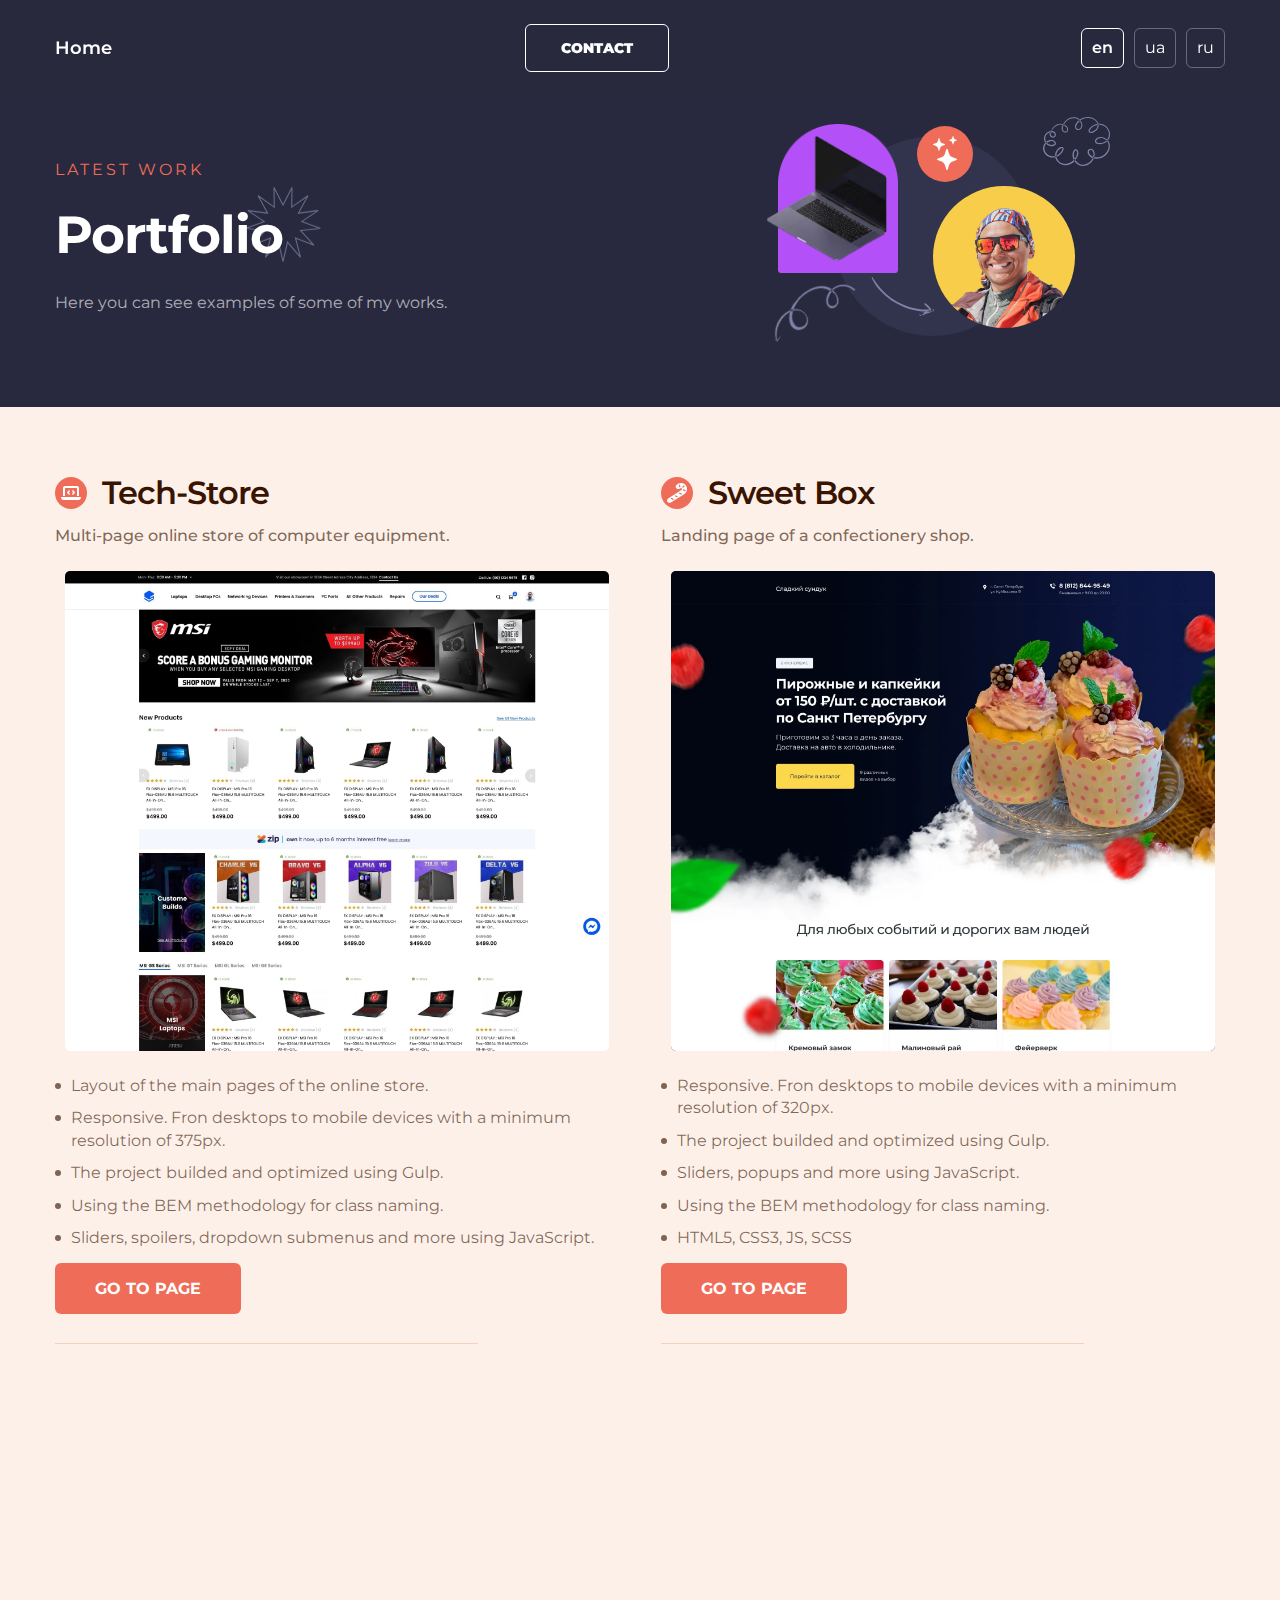
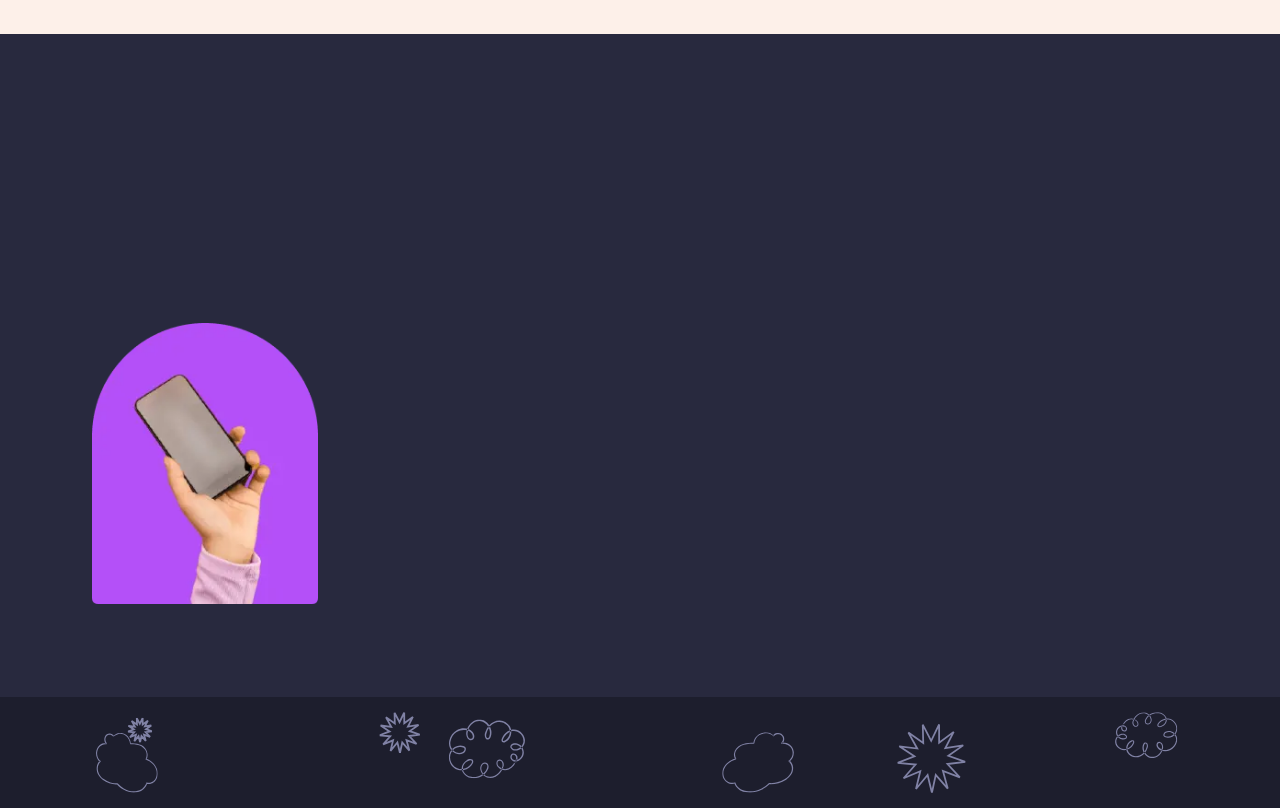
==== commit a808e520: "Add files via upload" ====
--- a/portfolio.html
+++ b/portfolio.html
@@ -6,7 +6,7 @@
   <meta name="viewport" content="width=device-width,initial-scale=1">
   <meta name="google" content="notranslate">
   <link rel="shortcut icon" href="favicon.ico" type="image/x-icon">
-  <link rel="stylesheet" href="css/style.min.css?_v=20230809185156">
+  <link rel="stylesheet" href="css/style.min.css?_v=20230809231538">
   <title>Portfolio / HTML Developer | VslZrp</title>
 </head>
 
@@ -141,7 +141,7 @@
                     </span>
                   </li>
                   <li class="portfolio-card__list-item">
-                    <span class="lng-listItem4Card1">
+                    <span class="lng-listItem4CardTechStore">
                       Using the BEM methodology for class naming.
                     </span>
                   </li>
@@ -543,7 +543,7 @@
       </button>
       <div class="popup-contact popup__body">
         <div class="popup-contact__title">
-          <h2>Contact Me</h2>
+          <h2 class="lng-popupContactTitle">Contact Me</h2>
         </div>
         <ul class="popup-contact__list">
           <li class="popup-contact__item">
@@ -627,6 +627,6 @@
   </symbol>
 </svg>
 
-    <script src="js/app.min.js?_v=20230809185156"></script>
+    <script src="js/app.min.js?_v=20230809231538"></script>
   </body>
 </html>
--- a/css/style.min.css
+++ b/css/style.min.css
@@ -0,0 +1,3693 @@
+@charset "UTF-8";
+@import url("https://fonts.googleapis.com/css2?family=Montserrat:wght@400;500;600;700;800&display=swap");
+* {
+  padding: 0;
+  margin: 0;
+  border: 0;
+  box-sizing: border-box;
+  color: #391400;
+}
+:after,
+:before {
+  box-sizing: border-box;
+}
+:active,
+:focus,
+a:active,
+a:focus {
+  outline: 0;
+}
+aside,
+footer,
+header,
+nav {
+  display: block;
+}
+html {
+  scroll-behavior: smooth;
+}
+html.lock {
+  overflow: hidden;
+  touch-action: none;
+}
+body,
+html {
+  width: 100%;
+  height: 100%;
+  font-size: 16px;
+  font-family: Montserrat, sans-serif;
+  font-weight: 400;
+  line-height: normal;
+}
+button,
+input,
+textarea {
+  font-family: inherit;
+}
+input::-ms-clear {
+  display: none;
+}
+a,
+button {
+  -webkit-user-select: none;
+  -moz-user-select: none;
+  user-select: none;
+}
+button {
+  cursor: pointer;
+}
+button::-moz-focus-inner {
+  padding: 0;
+  border: 0;
+}
+a {
+  -webkit-text-decoration: none;
+  text-decoration: none;
+}
+a:visited {
+  -webkit-text-decoration: none;
+  text-decoration: none;
+}
+a:hover {
+  -webkit-text-decoration: none;
+  text-decoration: none;
+}
+li,
+ul {
+  list-style: none;
+}
+img {
+  vertical-align: top;
+}
+h1,
+h2,
+h3,
+h4,
+h5,
+h6 {
+  font-size: inherit;
+  font-weight: 400;
+}
+sup {
+  color: inherit;
+}
+.translated-ltr font {
+  color: inherit;
+}
+* {
+  scrollbar-width: 0.5rem;
+  scrollbar-color: #391400 #d6d6d6;
+}
+::-webkit-scrollbar {
+  width: 0.5rem;
+  background-color: #fff;
+}
+::-webkit-scrollbar-track {
+  box-shadow: inset 0 0 0.375rem rgba(0, 0, 0, 0.2);
+  border-radius: 0.25rem;
+  background: #eee;
+}
+::-webkit-scrollbar-thumb {
+  border-radius: 0.25rem;
+  border: 0 none #fff;
+  background-color: #6c2600;
+  -webkit-transition: all 280ms ease-in-out;
+  transition: all 280ms ease-in-out;
+}
+::-webkit-scrollbar-thumb:hover {
+  background-color: #391400;
+}
+@keyframes show-header {
+  0% {
+    top: -100%;
+  }
+  100% {
+    top: 0;
+  }
+}
+@keyframes fade-up-big {
+  0% {
+    transform: translateY(1rem);
+    opacity: 0;
+  }
+  100% {
+    transform: translateY(0);
+    opacity: 1;
+  }
+}
+@keyframes rotation {
+  from {
+    transform: rotate(0);
+  }
+  to {
+    transform: rotate(359deg);
+  }
+}
+[class*="__container"] {
+  max-width: 76rem;
+  margin: 0 auto;
+  padding: 0 1.4375rem;
+}
+[class*="-ibg"] {
+  position: relative;
+}
+[class*="-ibg"] img {
+  position: absolute;
+  width: 100%;
+  height: 100%;
+  top: 0;
+  left: 0;
+  -o-object-fit: cover;
+  object-fit: cover;
+}
+[class*="-ibg_contain"] img {
+  -o-object-fit: contain;
+  object-fit: contain;
+}
+.wrapper {
+  display: flex;
+  flex-direction: column;
+  min-height: 100%;
+  overflow: hidden;
+}
+.page {
+  position: relative;
+  flex: 1 1 auto;
+}
+h1 {
+  color: #fff;
+  color: var(--text-light, #fff);
+  font-weight: 700;
+  line-height: 111.111111%;
+  letter-spacing: -0.125rem;
+}
+h2 {
+  font-weight: 700;
+  line-height: 114.285714%;
+  letter-spacing: -0.0625rem;
+}
+h5 {
+  color: #ef6d58;
+  color: var(--text-dark-accent, #ef6d58);
+  line-height: 200%;
+  letter-spacing: 0.1875rem;
+  text-transform: uppercase;
+}
+.header {
+  position: fixed;
+  z-index: 50;
+  top: 0;
+  left: 0;
+  width: 100%;
+  background: rgba(40, 41, 62, 0.9411764706);
+}
+.header__container {
+  width: 100%;
+  display: flex;
+  align-items: center;
+  justify-content: space-between;
+  gap: 0.9375rem;
+  padding: 0.75rem 1.4375rem;
+  transition: 0.4s;
+}
+.header__burger {
+  flex: 0 1 5.9375rem;
+  display: none;
+}
+.header__link-wrapper {
+  opacity: 0;
+  scale: 0;
+  transition: 0.3s;
+  margin: 0 -0.3125rem;
+}
+.header__link-wrapper._active {
+  opacity: 1;
+  scale: 1;
+}
+.header__link {
+  position: relative;
+  padding: 0.3125rem;
+  color: #fff;
+  color: var(--text-light, #fff);
+  font-weight: 500;
+  transition: 0.3s;
+  font-weight: 600;
+  display: inline-block;
+  font-size: 1.125rem;
+}
+.header__link::after {
+  content: "";
+  position: absolute;
+  transform: scale(0, 1);
+  opacity: 0;
+  bottom: 0.3125rem;
+  left: 0.3125rem;
+  width: calc(100% - 0.625rem);
+  height: 0.0625rem;
+  background: #fff;
+  transition: 0.3s;
+}
+.pc .header__link:hover::after {
+  transform: scale(1);
+  opacity: 1;
+}
+.header__contact-wrapper {
+  opacity: 0;
+  scale: 0;
+  transition: all 0.3s ease 0.2s;
+}
+.header__contact-wrapper._active {
+  opacity: 1;
+  scale: 1;
+}
+.header__contact {
+  display: inline-block;
+  color: #fff;
+  color: var(--text-light, #fff);
+  line-height: 200%;
+  border-radius: 0.375rem;
+  border: 0.0625rem solid #fff;
+  padding: 0.3125rem 1.5rem;
+  font-size: 0.875rem;
+  font-weight: 900;
+  text-transform: uppercase;
+  visibility: visible;
+  transition: all 0.3s ease 0.4s;
+  opacity: 0;
+  transform: scale(0);
+}
+.header__contact._active {
+  transform: scale(1);
+  opacity: 1;
+}
+.menu-open .header__contact._active {
+  visibility: hidden;
+  opacity: 0;
+}
+.header__language {
+  display: flex;
+  gap: 0.625rem;
+  flex: 0 1 5.9375rem;
+}
+.header__language-item {
+  opacity: 0;
+  transform: scale(0);
+  transition: 0.3s;
+}
+.header__language-item._active {
+  transform: scale(1);
+  opacity: 1;
+}
+.header__language-item._active:nth-child(1) {
+  transition-delay: 0.1s;
+}
+.header__language-item._active:nth-child(2) {
+  transition-delay: 0.3s;
+}
+.header__language-item._active:nth-child(3) {
+  transition-delay: 0.2s;
+}
+.header__button {
+  border-radius: 0.375rem;
+  background: 0 0;
+}
+.header__button span {
+  color: #fff;
+  text-align: center;
+  font-family: Montserrat;
+  font-size: 1rem;
+  font-style: normal;
+  font-weight: 400;
+  line-height: 200%;
+}
+.header__button._activeLanguage {
+  padding: 0 0.4375rem;
+  border: 0.0625rem solid rgba(255, 255, 255, 0.3);
+}
+.header__button._activeLanguage span {
+  font-weight: 600;
+}
+.portfolio .menu {
+  max-width: calc(50% + 4.5rem);
+}
+.menu__list {
+  display: flex;
+  align-items: center;
+}
+.menu__item {
+  transition: 0.3s;
+}
+.menu__link {
+  position: relative;
+  padding: 0.3125rem;
+  color: #fff;
+  color: var(--text-light, #fff);
+  line-height: 200%;
+  font-weight: 500;
+  transition: 0.3s;
+}
+.menu__link::after {
+  content: "";
+  position: absolute;
+  transform: scale(0, 1);
+  opacity: 0;
+  bottom: 0.3125rem;
+  left: 0.3125rem;
+  width: calc(100% - 0.625rem);
+  height: 0.0625rem;
+  background: #fff;
+  transition: 0.3s;
+}
+.pc .menu__link:hover::after {
+  transform: scale(1);
+  opacity: 1;
+}
+.icon-menu {
+  position: relative;
+  height: 1.25rem;
+  width: 1.875rem;
+  cursor: pointer;
+  z-index: 5;
+  background: 0 0;
+  opacity: 0;
+  transition: all 0.3s ease 0.2s;
+  transform: scale(0);
+}
+.icon-menu._active {
+  transform: scale(1);
+  opacity: 1;
+}
+.icon-menu span,
+.icon-menu::after,
+.icon-menu::before {
+  content: "";
+  transition: all 0.4s ease 0s;
+  left: 0;
+  position: absolute;
+  width: 100%;
+  height: 0.125rem;
+  background-color: #fff;
+}
+.icon-menu::before {
+  top: 0;
+}
+.icon-menu::after {
+  bottom: 0;
+}
+.icon-menu span {
+  top: calc(50% - 0.0625rem);
+  opacity: 1;
+  visibility: visible;
+}
+.menu-open .icon-menu span {
+  left: 200%;
+  rotate: 360deg;
+  opacity: 0;
+  visibility: hidden;
+}
+.menu-open .icon-menu::before {
+  top: calc(50% - 0.0625rem);
+  transform: rotate(-45deg);
+}
+.menu-open .icon-menu::after {
+  bottom: calc(50% - 0.0625rem);
+  transform: rotate(45deg);
+}
+.popup {
+  position: fixed;
+  top: 0;
+  right: 0;
+  bottom: 0;
+  left: 0;
+  width: 100%;
+  height: 100%;
+  opacity: 0;
+  overflow-y: auto;
+  overflow-x: hidden;
+  pointer-events: none;
+  background-color: rgba(0, 0, 0, 0.5);
+  z-index: 2000;
+  transition: opacity 0.4s ease-in-out;
+}
+.popup.is-open {
+  opacity: 1;
+  pointer-events: auto;
+}
+.popup.is-open .popup__content {
+  transform: translateY(0) rotate(0) scale(1);
+}
+.popup__wrapper {
+  display: flex;
+  align-items: center;
+  min-height: 100%;
+}
+.popup__content {
+  position: relative;
+  width: 100%;
+  margin: 0 auto;
+  overflow-y: auto;
+  overflow-x: hidden;
+  padding-top: 3.125rem;
+  padding-bottom: 3.75rem;
+  background: #28293e;
+  transform: translate(0, -50vh) rotate(360deg) scale(0);
+  transition: 0.4s;
+}
+.popup__close {
+  position: absolute;
+  top: -2.1875rem;
+  right: -2.1875rem;
+  width: 2.1875rem;
+  height: 2.1875rem;
+  display: flex;
+  justify-content: center;
+  align-items: center;
+  background: 0 0;
+  fill: #fdf0e9;
+  transition: 0.6s;
+}
+.is-open .popup__close {
+  top: 1.25rem;
+  right: 1.25rem;
+  rotate: 540deg;
+  transition-delay: 0.4s;
+}
+.popup__close svg {
+  width: 100%;
+  height: 100%;
+  border-radius: 50%;
+  transition: 0.3s;
+  overflow: hidden;
+}
+.pc .popup__close svg:hover {
+  fill: #ef6d58;
+}
+.popup-contact__title {
+  transform: scale(0);
+  opacity: 0;
+  transition: 0.3s;
+  transition-delay: 0.2s;
+}
+.is-open .popup-contact__title {
+  transform: scale(1);
+  opacity: 1;
+  transition-delay: 0.4s;
+}
+.popup-contact__title:not(:last-child) {
+  margin-bottom: 2.5rem;
+}
+.popup-contact__title h2 {
+  color: #fff;
+}
+.popup-contact__list {
+  display: flex;
+  flex-direction: column;
+  gap: 1.875rem;
+  padding: 0 0.3125rem;
+}
+.popup-contact__item {
+  display: flex;
+  align-items: center;
+  transform: scale(0);
+  opacity: 0;
+  transition: 0.3s;
+}
+.is-open .popup-contact__item {
+  transform: scale(1);
+  opacity: 1;
+}
+.is-open .popup-contact__item:nth-child(1) {
+  transition-delay: 0.4s;
+}
+.is-open .popup-contact__item:nth-child(2) {
+  transition-delay: 0.7s;
+}
+.popup-contact__item a {
+  transition: 0.3s;
+}
+.pc .popup-contact__item a:hover {
+  color: #ef6d58;
+}
+.popup-contact__icon {
+  position: relative;
+}
+.popup-contact__icon img {
+  position: relative;
+  z-index: 2;
+}
+.popup-contact__icon::before {
+  content: "";
+  position: absolute;
+  top: 50%;
+  left: 50%;
+  width: 3rem;
+  height: 3rem;
+  background: #ef6d58;
+  border-radius: 50%;
+  transform: translate(-50%, -50%);
+}
+.popup-contact__link {
+  color: #fff;
+  color: var(--text-light, #fff);
+  font-size: 1.25rem;
+  line-height: 160%;
+}
+.popup-contact_row {
+  transform: scale(1);
+  opacity: 1;
+  gap: 2.8125rem;
+}
+.popup-contact__row-item {
+  flex: 0 1 50%;
+  display: flex;
+  align-items: center;
+  transform: scale(0);
+  opacity: 0;
+  transition: 0.3s;
+}
+.is-open .popup-contact__row-item {
+  transform: scale(1);
+  opacity: 1;
+}
+.popup-contact__row-item:nth-child(1) {
+  transition-delay: 0.5s;
+}
+.popup-contact__row-item:nth-child(2) {
+  transition-delay: 0.6s;
+}
+.popup-contact_telegram {
+  transition-delay: 0.8s !important;
+}
+.popup-contact_telegram .popup-contact__icon {
+  margin: -0.75rem;
+}
+.popup-contact_telegram .popup-contact__icon::before {
+  background: #fff;
+  width: 2.5rem;
+  height: 2.5rem;
+}
+.popup-contact_whatsapp {
+  transition-delay: 0.55s !important;
+}
+.popup-contact_whatsapp .popup-contact__icon {
+  margin: -0.375rem;
+}
+.tabs {
+  display: flex;
+  flex-direction: column;
+  gap: 0.625rem;
+}
+.tabs__nav {
+  display: flex;
+  align-items: center;
+  gap: 0.625rem;
+}
+.tabs__trigger {
+  padding: 0.625rem;
+  transition: 0.2s ease-in-out;
+}
+.tabs__trigger.active {
+  background-color: #ff4040;
+  color: #fff;
+}
+.tabs__panel {
+  animation: fade-up-big 0.4s forwards;
+  display: none;
+}
+.tabs__panel.active {
+  display: block;
+}
+.accordion__item {
+  background-color: #fff;
+  border: 1px solid rgba(0, 0, 0, 0.12);
+  transition: 0.3s ease-in-out;
+}
+.accordion__item:not(:first-of-type) {
+  border-top: 0;
+}
+.accordion__item:first-of-type {
+  border-top-left-radius: 0.25rem;
+  border-top-right-radius: 0.25rem;
+}
+.accordion__item:last-of-type {
+  border-bottom-right-radius: 0.25rem;
+  border-bottom-left-radius: 0.25rem;
+}
+.accordion__item.open .accordion__header {
+  background-color: #e7f1ff;
+  color: #ff4040;
+}
+.accordion__item.open .accordion__header:after {
+  transform: rotate(0);
+}
+.accordion__item.open .accordion__content {
+  height: -moz-max-content;
+  height: max-content;
+  padding: 2.25rem 0.5rem;
+}
+.accordion__header {
+  position: relative;
+  display: flex;
+  align-items: center;
+  justify-content: space-between;
+  cursor: pointer;
+  padding: 0.5rem;
+  transition: background 0.3s ease-in-out;
+}
+.accordion__header:hover {
+  background: rgba(255, 255, 255, 0.02);
+}
+.accordion__header:active {
+  background: rgba(255, 255, 255, 0.05);
+}
+.accordion__header::after {
+  content: "";
+  position: static;
+  transform: rotate(180deg);
+  width: 1.5rem;
+  height: 1.5rem;
+  background-image: url("data:image/svg+xml,%3csvg xmlns='http://www.w3.org/2000/svg' viewBox='0 0 16 16' fill='%230c63e4'%3e%3cpath fill-rule='evenodd' d='M1.646 4.646a.5.5 0 0 1 .708 0L8 10.293l5.646-5.647a.5.5 0 0 1 .708.708l-6 6a.5.5 0 0 1-.708 0l-6-6a.5.5 0 0 1 0-.708z'/%3e%3c/svg%3e");
+  background-size: cover;
+  background-repeat: no-repeat;
+  background-position: center;
+  transition: transform 0.6s ease-in-out;
+}
+.accordion__content {
+  height: 0;
+  overflow: hidden;
+  padding: 0 0.5rem;
+  transition: all 0.3s ease-in-out;
+}
+.main {
+  background: #28293e;
+}
+.main__container {
+  display: flex;
+  flex-direction: column-reverse;
+  padding: 6rem 1.4375rem 3rem 1.4375rem;
+}
+.text-block-main {
+  position: relative;
+}
+.text-block-main__name {
+  width: -moz-fit-content;
+  width: fit-content;
+  transform: scale(0);
+  opacity: 0;
+  transition: 0.3s;
+  transition-delay: 0.1s;
+}
+._active .text-block-main__name {
+  transform: scale(1);
+  opacity: 1;
+}
+.text-block-main__title {
+  transform: scale(0);
+  opacity: 0;
+  transition: 0.3s;
+  transition-delay: 0.3s;
+}
+._active .text-block-main__title {
+  transform: scale(1);
+  opacity: 1;
+}
+.text-block-main__text {
+  transform: scale(0);
+  opacity: 0;
+  transition: 0.3s;
+  transition-delay: 0.5s;
+}
+.text-block-main__text p {
+  color: rgba(255, 255, 255, 0.64);
+  color: var(--text-light-gray, rgba(255, 255, 255, 0.64));
+  line-height: 200%;
+}
+._active .text-block-main__text {
+  transform: scale(1);
+  opacity: 1;
+}
+.text-block-main__action {
+  position: relative;
+  transition: 0.6s;
+  transform: rotate(720deg) scale(0);
+  opacity: 0;
+  transition-delay: 0.6s;
+  width: -moz-fit-content;
+  width: fit-content;
+}
+._active .text-block-main__action {
+  transform: rotate(0) scale(1);
+  opacity: 1;
+}
+.text-block-main__link {
+  border-radius: 0.375rem;
+  background: #ef6d58;
+  padding: 1.125rem 1.625rem;
+  display: inline-block;
+  min-height: 3rem;
+  transition: 0.3s;
+}
+.text-block-main__link span {
+  color: #fff;
+  text-align: center;
+  font-size: 1rem;
+  font-weight: 900;
+  line-height: normal;
+  text-transform: uppercase;
+  white-space: nowrap;
+}
+.pc .text-block-main__link:hover {
+  background: #ec4d34;
+}
+.text-block-main__spring-wrapper {
+  position: absolute;
+  bottom: -2.5rem;
+  left: 10rem;
+  scale: 0;
+  transition: 0.2s;
+  transition-delay: 1.9s;
+}
+._active .text-block-main__spring-wrapper {
+  scale: 1;
+}
+.text-block-main__spring {
+  fill: #8082a5;
+  width: 8.125rem;
+  height: 6.25rem;
+  scale: -1 1;
+}
+.images-main img {
+  max-width: 100%;
+  max-height: 100%;
+  -o-object-fit: cover;
+  object-fit: cover;
+}
+.images-main__body {
+  position: relative;
+  max-width: 34.5rem;
+  aspect-ratio: 552/532;
+  margin: 0 auto;
+}
+.images-main__photo {
+  position: absolute;
+  right: 0;
+  bottom: 16.917293%;
+  max-width: 19.75rem;
+  border-radius: 19.6875rem 19.6875rem 0 0;
+  width: 57.246377%;
+  height: 73.684211%;
+  overflow: hidden;
+  z-index: 2;
+  transform: scale(0);
+  opacity: 0;
+  transition: 0.5s;
+  transition-delay: 0.3s;
+}
+.images-main__photo img {
+  max-width: 105%;
+  width: 120%;
+}
+._active .images-main__photo {
+  transform: scale(1);
+  opacity: 1;
+}
+.images-main__circle {
+  position: absolute;
+  bottom: 0;
+  right: 12.681159%;
+  width: 73.913043%;
+  height: 76.691729%;
+  transform: scale(0);
+  opacity: 0;
+  transition: 0.3s;
+}
+._active .images-main__circle {
+  transform: scale(1);
+  opacity: 1;
+}
+.images-main__arrow {
+  position: absolute;
+  z-index: 1;
+  bottom: 6.578947%;
+  left: 31.15942%;
+  width: 19.927536%;
+  height: 10.526316%;
+  transform: rotate(90deg);
+  opacity: 0;
+  transition: 0.3s;
+  transition-delay: 0.7s;
+  transform-origin: right -200%;
+}
+._active .images-main__arrow {
+  transform: rotate(0);
+  opacity: 1;
+}
+.images-main__star {
+  position: absolute;
+  top: 0;
+  left: 0;
+  width: 34.23913%;
+  height: 35.526316%;
+  z-index: 2;
+  transform: translate(100%, 100%) scale(0.5);
+  opacity: 0;
+}
+._active .images-main__star {
+  animation: starOnSpring 0.4s ease-out 1s 1 normal forwards;
+}
+@keyframes starOnSpring {
+  0% {
+    transform: translate(100%, 100%) scale(0.5);
+    opacity: 0;
+  }
+  33% {
+    transform: translate(-20%, -20%) scale(1);
+    opacity: 1;
+  }
+  60% {
+    transform: translate(10%, 10%) scale(1);
+    opacity: 1;
+  }
+  100% {
+    transform: translate(0) scale(1);
+    opacity: 1;
+  }
+}
+.images-main__pen {
+  position: absolute;
+  top: 13.25188%;
+  left: 12.771739%;
+  width: 8.695652%;
+  height: 9.022556%;
+  z-index: 3;
+  transform: scale(0) rotate(360deg) translate(200%, 200%);
+  opacity: 0;
+  transition: 0.3s;
+  transition-delay: 1.1s;
+  transform-origin: bottom right;
+}
+._active .images-main__pen {
+  transform: scale(1) rotate(0) translate(0);
+  opacity: 1;
+}
+.images-main__zigzag {
+  position: absolute;
+  z-index: 1;
+  left: 21.557971%;
+  top: 20.864662%;
+  width: 21.73913%;
+  height: 28.195489%;
+  transform: scale(0);
+  transform-origin: bottom right;
+}
+._active .images-main__zigzag {
+  animation: springDiag 0.4s ease-out 1s 1 normal forwards;
+}
+@keyframes springDiag {
+  0% {
+    transform: scale(0, 0);
+  }
+  33% {
+    transform: scale(1.3, 1.3);
+  }
+  60% {
+    transform: scale(0.85, 0.85);
+  }
+  100% {
+    transform: scale(1);
+  }
+}
+.images-main__block {
+  position: absolute;
+  left: 0;
+  bottom: 25.18797%;
+  width: 49.818841%;
+  height: 27.067669%;
+  z-index: 3;
+  transform: rotate(360deg) translate(100%, 0) scale(0);
+  opacity: 0;
+  transition: 0.5s;
+  transition-delay: 0.15s;
+  transform-origin: right top;
+}
+._active .images-main__block {
+  opacity: 1;
+  transform: rotate(0) translate(0) scale(1);
+}
+.services {
+  background: #fdf0e9;
+  padding-bottom: 4.6875rem;
+}
+.services__container {
+  position: relative;
+}
+.title-block-services {
+  max-width: 61.25rem;
+  margin: 0 auto;
+  text-align: center;
+}
+.title-block-services__sub-title {
+  transform: scale(0);
+  opacity: 0;
+  transition: 0.3s;
+}
+._active .title-block-services__sub-title {
+  transform: scale(1);
+  opacity: 1;
+}
+.title-block-services__title {
+  transform: scale(0);
+  opacity: 0;
+  transition: 0.3s;
+  transition-delay: 0.2s;
+}
+._active .title-block-services__title {
+  transform: scale(1);
+  opacity: 1;
+}
+.title-block-services__text {
+  transform: scale(0);
+  opacity: 0;
+  transition: 0.3s;
+  transition-delay: 0.4s;
+}
+._active .title-block-services__text {
+  transform: scale(1);
+  opacity: 1;
+}
+.title-block-services__text p {
+  color: rgba(57, 20, 0, 0.64);
+  color: var(--text-dark-gray, rgba(57, 20, 0, 0.64));
+  line-height: 200%;
+}
+.advantages__item {
+  transform: translate(-30%, 0);
+  opacity: 0;
+  transition: 0.5s;
+}
+._active .advantages__item {
+  transform: translate(0);
+  opacity: 1;
+}
+.advantages__item:nth-child(1) {
+  transition-delay: 0.1s;
+}
+.advantages__item:nth-child(2) {
+  transition-delay: 0.2s;
+}
+.advantages__item:nth-child(3) {
+  transition-delay: 0.3s;
+}
+.advantages__item:nth-child(4) {
+  transition-delay: 0.4s;
+}
+.advantages__item:nth-child(5) {
+  transition-delay: 0.5s;
+}
+.advantages__item:nth-child(6) {
+  transition-delay: 0.6s;
+}
+.advantages__item:nth-child(7) {
+  transition-delay: 0.7s;
+}
+.advantages__spoiler {
+  margin-top: -0.0625rem;
+  display: flex;
+  align-items: center;
+  gap: 0.9375rem;
+  border-top: 0.0625rem solid #f3d1bf;
+  border-bottom: 0.0625rem solid #f3d1bf;
+  padding: 0.9375rem 0;
+  cursor: pointer;
+  transition: 0.3s;
+}
+.advantages__icon {
+  display: none;
+}
+.advantages__title span {
+  font-size: 1.5rem;
+  font-weight: 600;
+  line-height: 114.285714%;
+  letter-spacing: -0.0625rem;
+}
+.advantages__arrow {
+  flex: 1 1 auto;
+  text-align: right;
+}
+.advantages__arrow img {
+  -webkit-user-select: none;
+  -moz-user-select: none;
+  user-select: none;
+  transition: 0.3s;
+}
+._activeSpoiler .advantages__arrow img {
+  rotate: 180deg;
+}
+.advantages__content {
+  height: 0;
+  overflow: hidden;
+  transition: 0.3s;
+}
+.advantages__content-body {
+  padding: 0.9375rem 0.9375rem 1.25rem 0.9375rem;
+}
+.advantages__content-body p {
+  color: rgba(57, 20, 0, 0.64);
+  color: var(--text-dark-gray, rgba(57, 20, 0, 0.64));
+  line-height: 200%;
+}
+.bg-services {
+  display: none;
+}
+.bg-services__stars {
+  fill: #e7c4b2;
+  stroke: #fdf0e9;
+  stroke-width: 0.0625rem;
+}
+.work {
+  background: #28293e;
+  padding-bottom: 4.6875rem;
+}
+.work__container {
+  position: relative;
+}
+.title-block-work__sub-title {
+  transform: scale(0);
+  opacity: 0;
+  transition: 0.3s;
+}
+._active .title-block-work__sub-title {
+  transform: scale(1);
+  opacity: 1;
+}
+.title-block-work__row {
+  display: flex;
+  gap: 1.875rem;
+  flex-direction: column;
+}
+.title-block-work__title {
+  transform: scale(0);
+  opacity: 0;
+  transition: 0.3s;
+  transition-delay: 0.2s;
+}
+._active .title-block-work__title {
+  transform: scale(1);
+  opacity: 1;
+}
+.title-block-work__title h2 {
+  color: #fff;
+}
+.title-block-work__action {
+  width: -moz-fit-content;
+  width: fit-content;
+  transition: 0.6s;
+  transform: rotate(720deg) scale(0);
+  opacity: 0;
+  transition-delay: 0.4s;
+}
+._active .title-block-work__action {
+  transform: rotate(0) scale(1);
+  opacity: 1;
+}
+.title-block-work__link {
+  display: inline-block;
+  padding: 1.125rem 2rem;
+  border-radius: 0.375rem;
+  min-height: 3rem;
+  background: #ef6d58;
+  width: -moz-fit-content;
+  width: fit-content;
+  transition: 0.3s;
+}
+.title-block-work__link span {
+  color: #fff;
+  text-align: center;
+  font-size: 1rem;
+  font-weight: 900;
+  line-height: normal;
+  text-transform: uppercase;
+  white-space: nowrap;
+}
+.pc .title-block-work__link:hover {
+  background: #ec4d34;
+}
+.title-block-work__spring-wrapper {
+  position: absolute;
+  top: -1.25rem;
+  right: -6.25rem;
+  transform: scale(0);
+  transition: 0.25s;
+  transition-delay: 1.1s;
+  transform-origin: right top;
+}
+._active .title-block-work__spring-wrapper {
+  transform: scale(1);
+}
+.title-block-work__spring {
+  width: 7.5rem;
+  height: 5rem;
+  rotate: 180deg;
+  fill: #8082a5;
+}
+.content-work {
+  position: relative;
+  max-width: 90rem;
+  margin: 0 auto;
+  display: grid;
+  grid-template-columns: repeat(auto-fit, minmax(23.4375rem, auto));
+  padding: 0.0625rem 0.0625rem 0 0;
+}
+.content-work__item {
+  border: 0.0625rem solid #3a3c56;
+  position: relative;
+  transition: 0.6s;
+  margin: -0.0625rem -0.0625rem 0 0;
+  opacity: 0;
+}
+.content-work__item._active {
+  opacity: 1;
+}
+.content-work__item:nth-child(1) {
+  transition-delay: 0.1s;
+}
+.content-work__item:nth-child(2) {
+  transition-delay: 0.3s;
+}
+.content-work__item:nth-child(3) {
+  transition-delay: 0.5s;
+}
+.content-work__item:nth-child(4) {
+  transition-delay: 0.1s;
+}
+.content-work__item:nth-child(5) {
+  transition-delay: 0.3s;
+}
+.content-work__item:nth-child(6) {
+  transition-delay: 0.5s;
+}
+.content-work__card {
+  padding: 1rem 1.125rem;
+  max-height: 43.75rem;
+  width: 100%;
+  aspect-ratio: 482/608;
+  transition: 0.6s;
+}
+.content-work__card:hover {
+  padding: 0;
+}
+.content-work__card:hover .content-work__image {
+  opacity: 0.3;
+}
+.content-work__card:hover .content-work__label,
+.content-work__card:hover .content-work__link,
+.content-work__card:hover .content-work__name {
+  opacity: 1;
+  visibility: visible;
+  scale: 1;
+}
+.content-work__image {
+  overflow: hidden;
+  transition: 0.4s;
+  max-height: 100%;
+}
+.content-work__image img {
+  max-width: 100%;
+  height: 100%;
+  -o-object-fit: cover;
+  object-fit: cover;
+}
+.content-work__label {
+  position: absolute;
+  z-index: 1;
+  bottom: 50%;
+  left: 50%;
+  opacity: 0;
+  visibility: hidden;
+  transition: 0.3s;
+  transform: translate(-50%, -2.5rem);
+  border-radius: 1.1875rem;
+  background: #fff;
+  padding: 0.25rem 1rem 0.125rem 1rem;
+  min-height: 2.25rem;
+  scale: 0;
+}
+.content-work__label span {
+  line-height: 200%;
+  font-size: 0.875rem;
+}
+.content-work__name {
+  position: absolute;
+  z-index: 1;
+  top: 50%;
+  left: 50%;
+  opacity: 0;
+  visibility: hidden;
+  transition: 0.3s;
+  transition-delay: 0.1s;
+  transform: translate(-50%, -50%);
+  scale: 0;
+}
+.content-work__name span {
+  color: #fff;
+  color: var(--text-light, #fff);
+  font-size: 2.5rem;
+  font-weight: 700;
+  line-height: 120%;
+  white-space: nowrap;
+}
+.content-work__link {
+  position: absolute;
+  z-index: 1;
+  top: 50%;
+  left: 50%;
+  opacity: 0;
+  visibility: hidden;
+  transition: 0.3s;
+  transition-delay: 0.2s;
+  transform: translate(-50%, 3rem);
+  display: flex;
+  align-items: center;
+  justify-content: center;
+  border: 0.125rem solid #fff;
+  padding: 1rem 2.5rem;
+  border-radius: 0.375rem;
+  scale: 0;
+}
+.content-work__link span {
+  color: #fff;
+  color: var(--text-light, #fff);
+  font-size: 1rem;
+  line-height: 120%;
+  text-transform: uppercase;
+  white-space: nowrap;
+  font-weight: 700;
+}
+.pc .content-work__link:hover {
+  background: #ef6d58;
+}
+.touch .content-work__link {
+  background: #ef6d58;
+}
+.content-work__sun-wrapper {
+  display: none;
+}
+.content-work__sun {
+  fill: #e7c4b2;
+  stroke: #fdf0e9;
+  stroke-width: 0.25rem;
+}
+.skills {
+  background: #fdf0e9;
+}
+.title-block-skills {
+  text-align: center;
+  border-bottom: 0.0625rem solid #f3d1bf;
+}
+.title-block-skills__sub-title {
+  transform: scale(0);
+  opacity: 0;
+  transition: 0.3s;
+}
+._active .title-block-skills__sub-title {
+  transform: scale(1);
+  opacity: 1;
+}
+.title-block-skills__title {
+  transform: scale(0);
+  opacity: 0;
+  transition: 0.3s;
+  transition-delay: 0.2s;
+}
+._active .title-block-skills__title {
+  transform: scale(1);
+  opacity: 1;
+}
+.title-block-skills__text {
+  transform: scale(0);
+  opacity: 0;
+  transition: 0.3s;
+  transition-delay: 0.4s;
+}
+._active .title-block-skills__text {
+  transform: scale(1);
+  opacity: 1;
+}
+.title-block-skills__text p {
+  color: rgba(57, 20, 0, 0.64);
+  color: var(--text-dark-gray, rgba(57, 20, 0, 0.64));
+  line-height: 200%;
+}
+.content-skills {
+  position: relative;
+  max-width: 90rem;
+  margin: 0 auto;
+  padding: 1.875rem 0.3125rem 0 0.3125rem;
+  display: grid;
+  grid-template-columns: repeat(auto-fit, minmax(11.25rem, auto));
+  grid-gap: 0.3125rem;
+  gap: 0.3125rem;
+  justify-items: center;
+}
+.content-skills__image {
+  position: relative;
+  padding: 1rem;
+  width: 100%;
+  max-width: 12.5rem;
+  min-height: 9.375rem;
+  max-height: 12.5rem;
+  display: flex;
+  align-items: center;
+  justify-content: center;
+  transform: scale(0);
+  opacity: 0;
+  transition: 0.3s;
+  border-radius: 0.3125rem;
+  overflow: hidden;
+}
+.content-skills__image:nth-child(1) {
+  transition-delay: 0.1s;
+}
+.content-skills__image:nth-child(2) {
+  transition-delay: 0.4s;
+}
+.content-skills__image:nth-child(3) {
+  transition-delay: 0.3s;
+}
+.content-skills__image:nth-child(4) {
+  transition-delay: 0.5s;
+}
+.content-skills__image:nth-child(5) {
+  transition-delay: 0.2s;
+}
+.content-skills__image:nth-child(6) {
+  transition-delay: 0.25s;
+}
+.content-skills__image:nth-child(7) {
+  transition-delay: 0.55s;
+}
+.content-skills__image:nth-child(8) {
+  transition-delay: 0.15s;
+}
+.content-skills__image:nth-child(9) {
+  transition-delay: 0.45s;
+}
+.content-skills__image:nth-child(10) {
+  transition-delay: 0.35s;
+}
+._active .content-skills__image {
+  transform: scale(1);
+  opacity: 1;
+}
+.content-skills__image img {
+  width: 100%;
+  max-height: 100%;
+}
+.content-skills__image:hover .content-skills__description {
+  opacity: 1;
+  visibility: visible;
+  transform: scale(1);
+}
+.content-skills__image:hover .content-skills__description p {
+  opacity: 1;
+  transform: translate(0);
+}
+.content-skills__description {
+  display: flex;
+  flex-direction: column;
+  justify-content: space-evenly;
+  position: absolute;
+  top: 0;
+  left: 0;
+  height: 100%;
+  width: 100%;
+  padding: 0.875rem 0.625rem;
+  opacity: 0;
+  visibility: hidden;
+  background: rgba(40, 41, 62, 0.8862745098);
+  overflow: hidden;
+  transition: 0.3s;
+  transform: scale(0, 1);
+  transform-origin: left;
+}
+.content-skills__description p {
+  transform: translate(-100%, 0);
+  opacity: 0;
+  color: #fff;
+  font-size: 1rem;
+  transition: 0.3s;
+}
+.content-skills__description p:not(:last-child) {
+  margin-bottom: 0.4375rem;
+}
+.content-skills__description p span {
+  color: #fff;
+  font-size: inherit;
+  font-weight: 600;
+}
+.content-skills__description p:nth-child(1) {
+  transition-delay: 0.15s;
+}
+.content-skills__description p:nth-child(2) {
+  transition-delay: 0.3s;
+}
+.content-skills__stars-wrapper {
+  display: none;
+}
+.content-skills__stars {
+  rotate: 180deg;
+  fill: #e7c4b2;
+  stroke: #fdf0e9;
+  stroke-width: 0.09375rem;
+}
+.contacts {
+  background: #28293e;
+}
+.contacts__container {
+  display: flex;
+  flex-direction: column-reverse;
+}
+.images-contacts img {
+  max-width: 100%;
+  max-height: 100%;
+  -o-object-fit: cover;
+  object-fit: cover;
+}
+.images-contacts__body {
+  position: relative;
+  max-width: 36.25rem;
+  aspect-ratio: 580/570;
+  margin: 0 auto;
+}
+.images-contacts__photo {
+  position: absolute;
+  z-index: 4;
+  width: 36.37931%;
+  border-radius: 50%;
+  bottom: 0;
+  right: 12.931034%;
+  overflow: hidden;
+  transition: 0.5s;
+  opacity: 0;
+  transform: scale(0);
+}
+._active .images-contacts__photo {
+  transform: scale(1);
+  opacity: 1;
+  transition-delay: 0.2s;
+}
+.images-contacts__star {
+  position: absolute;
+  right: 0;
+  top: 13.157895%;
+  width: 25.517241%;
+  transition: 0.3s;
+  opacity: 0;
+  transform: scale(0);
+}
+._active .images-contacts__star {
+  transform: scale(1);
+  transition-delay: 0.1s;
+  opacity: 1;
+}
+.images-contacts__phone {
+  position: absolute;
+  z-index: 2;
+  top: 42.280702%;
+  left: 6.896552%;
+  width: 42.413793%;
+}
+._active .images-contacts__phone {
+  animation: phoneOnSpring 0.4s ease-out 1s 1 normal forwards;
+}
+@keyframes phoneOnSpring {
+  0% {
+    transform: translate(0);
+  }
+  33% {
+    transform: translate(0, -80%);
+  }
+  60% {
+    transform: translate(0, -50%);
+  }
+  100% {
+    transform: translate(0, -65%);
+  }
+}
+.images-contacts__spring-vert {
+  position: absolute;
+  z-index: 1;
+  bottom: 8.62069%;
+  left: 25.862069%;
+  width: 8.793103%;
+  transform-origin: bottom;
+}
+._active .images-contacts__spring-vert {
+  animation: spring 0.4s ease-out 1s 1 normal forwards;
+}
+@keyframes spring {
+  0% {
+    transform: scale(1, 0);
+  }
+  33% {
+    transform: scale(1, 1.3);
+  }
+  60% {
+    transform: scale(1, 0.85);
+  }
+  100% {
+    transform: scale(1);
+  }
+}
+.images-contacts__spring-diagonal {
+  z-index: 1;
+  position: absolute;
+  right: 0;
+  bottom: 28.070175%;
+  width: 17.241379%;
+  transform-origin: left bottom;
+  transform: scale(0, 0);
+}
+._active .images-contacts__spring-diagonal {
+  animation: springDiag 0.4s ease-out 0.8s 1 normal forwards;
+}
+@keyframes springDiag {
+  0% {
+    transform: scale(0, 0);
+  }
+  33% {
+    transform: scale(1.3, 1.3);
+  }
+  60% {
+    transform: scale(0.85, 0.85);
+  }
+  100% {
+    transform: scale(1);
+  }
+}
+.images-contacts__block {
+  position: absolute;
+  z-index: 2;
+  right: 9.482759%;
+  top: 23.684211%;
+  width: 28.62069%;
+  transition: 0.5s;
+  transform: rotate(360deg) translate(100%, 0) scale(0);
+  transform-origin: right top;
+}
+._active .images-contacts__block {
+  transform: rotate(0) translate(0) scale(1);
+  transition-delay: 0.3s;
+}
+.images-contacts__triangle {
+  position: absolute;
+  top: 0;
+  left: 0;
+  width: 100%;
+  transition: 0.5s;
+  transform: scale(0) rotate(180deg);
+}
+._active .images-contacts__triangle {
+  transform: scale(1) rotate(0);
+}
+.text-block-contacts__sub-title {
+  transform: scale(0);
+  opacity: 0;
+  transition: 0.3s;
+}
+._active .text-block-contacts__sub-title {
+  transform: scale(1);
+  opacity: 1;
+}
+.text-block-contacts__title {
+  transform: scale(0);
+  opacity: 0;
+  transition: 0.3s;
+  transition-delay: 0.2s;
+}
+._active .text-block-contacts__title {
+  transform: scale(1);
+  opacity: 1;
+}
+.text-block-contacts__title h2 {
+  color: #fff;
+}
+.text-block-contacts__text {
+  transform: scale(0);
+  opacity: 0;
+  transition: 0.3s;
+  transition-delay: 0.4s;
+}
+._active .text-block-contacts__text {
+  transform: scale(1);
+  opacity: 1;
+}
+.text-block-contacts__text:not(:last-child) {
+  margin-bottom: 2rem;
+}
+.text-block-contacts__text p {
+  color: rgba(255, 255, 255, 0.64);
+  color: var(--text-light-gray, rgba(255, 255, 255, 0.64));
+  line-height: 200%;
+}
+.text-block-contacts__list {
+  display: flex;
+  flex-direction: column;
+  gap: 1.875rem;
+  padding: 0 0.3125rem;
+}
+.contact {
+  display: flex;
+  align-items: center;
+  transform: scale(0);
+  opacity: 0;
+  transition: 0.3s;
+}
+._active .contact {
+  transform: scale(1);
+  opacity: 1;
+}
+.contact:nth-child(1) {
+  transition-delay: 0.2s;
+}
+.contact:nth-child(2) {
+  transition-delay: 0.5s;
+}
+.contact a {
+  transition: 0.3s;
+}
+.pc .contact a:hover {
+  color: #ef6d58;
+}
+.contact_telegram {
+  transition-delay: 0.6s !important;
+}
+.contact_telegram .contact__icon {
+  margin: -0.75rem;
+}
+.contact_telegram .contact__icon::before {
+  background: #fff;
+  width: 2.5rem;
+  height: 2.5rem;
+}
+.contact_whatsapp {
+  transition-delay: 0.4s !important;
+}
+.contact_whatsapp .contact__icon {
+  margin: -0.375rem;
+}
+.contact_row {
+  transform: scale(1);
+  opacity: 1;
+  gap: 2.8125rem;
+}
+.contact__row-item {
+  flex: 0 1 50%;
+  display: flex;
+  align-items: center;
+  transform: scale(0);
+  opacity: 0;
+  transition: 0.3s;
+}
+._active .contact__row-item {
+  transform: scale(1);
+  opacity: 1;
+}
+.contact__row-item:nth-child(1) {
+  transition-delay: 0.4s;
+}
+.contact__row-item:nth-child(2) {
+  transition-delay: 0.3s;
+}
+.contact__icon {
+  position: relative;
+}
+.contact__icon img {
+  position: relative;
+  z-index: 2;
+}
+.contact__icon::before {
+  content: "";
+  position: absolute;
+  top: 50%;
+  left: 50%;
+  width: 3rem;
+  height: 3rem;
+  background: #ef6d58;
+  border-radius: 50%;
+  transform: translate(-50%, -50%);
+}
+.contact__link {
+  color: #fff;
+  color: var(--text-light, #fff);
+  font-size: 1.25rem;
+  line-height: 160%;
+}
+.footer {
+  height: 7.5rem;
+  width: 100%;
+  background: #1d1e2d;
+  padding: 0.9375rem 0;
+}
+.footer__wrapper {
+  height: 100%;
+}
+.footer__pattern {
+  height: 100%;
+  max-width: 90rem;
+  margin: 0 auto;
+}
+.footer__pattern img {
+  height: 100%;
+  max-width: 100%;
+  background: #1d1e2d;
+}
+.title-block-portfolio {
+  background: #28293e;
+  padding-top: 6.875rem;
+}
+.title-block-portfolio__body {
+  position: relative;
+}
+.title-block-portfolio__sub-title {
+  transform: scale(0);
+  opacity: 0;
+  transition: 0.3s;
+}
+._active .title-block-portfolio__sub-title {
+  transform: scale(1);
+  opacity: 1;
+}
+.title-block-portfolio__title {
+  position: relative;
+  width: -moz-fit-content;
+  width: fit-content;
+  transform: scale(0);
+  opacity: 0;
+  transition: 0.3s;
+  transition-delay: 0.2s;
+}
+.title-block-portfolio__title h2 {
+  position: relative;
+  z-index: 2;
+  color: #fff;
+}
+._active .title-block-portfolio__title {
+  transform: scale(1);
+  opacity: 1;
+}
+.title-block-portfolio__sun {
+  position: absolute;
+  z-index: 1;
+  top: -1.25rem;
+  right: -2.5rem;
+  width: 5rem;
+  transition: all 0.3s ease-out 0.8s;
+  scale: 0;
+}
+.title-block-portfolio__sun img {
+  max-width: 100%;
+}
+._active .title-block-portfolio__sun {
+  scale: 1;
+  rotate: 180deg;
+}
+.title-block-portfolio__text {
+  transform: scale(0);
+  opacity: 0;
+  transition: 0.3s;
+  transition-delay: 0.8s;
+}
+._active .title-block-portfolio__text {
+  transform: scale(1);
+  opacity: 1;
+}
+.title-block-portfolio__text p {
+  color: rgba(255, 255, 255, 0.64);
+  color: var(--text-light-gray, rgba(255, 255, 255, 0.64));
+  line-height: 200%;
+}
+.title-block-portfolio__cloud {
+  display: none;
+}
+._active .title-block-portfolio__cloud {
+  right: 0;
+  opacity: 1;
+}
+.images-title-portfolio {
+  display: none;
+}
+.images-title-portfolio img {
+  max-width: 100%;
+  max-height: 100%;
+  -o-object-fit: cover;
+  object-fit: cover;
+}
+.images-title-portfolio__body {
+  position: relative;
+  aspect-ratio: 552/200;
+  margin: 0 auto;
+  max-width: 34.5rem;
+}
+.images-title-portfolio__image {
+  position: absolute;
+  transition: 0.3s;
+  opacity: 0;
+  scale: 0;
+}
+._active .images-title-portfolio__image {
+  opacity: 1;
+  scale: 1;
+}
+.images-title-portfolio__image_photo {
+  z-index: 3;
+  top: 24.615385%;
+  left: 50%;
+  transition-delay: 0.3s;
+}
+.images-title-portfolio__image_photo img {
+  border-radius: 50%;
+}
+.images-title-portfolio__image_arrow {
+  z-index: 1;
+  width: 12.681159%;
+  top: 75%;
+  left: 40%;
+  rotate: 90deg;
+  transform-origin: 50% -100%;
+  transition: all 0.4s ease-out 0.4s;
+}
+._active .images-title-portfolio__image_arrow {
+  rotate: 15deg;
+}
+.images-title-portfolio__image_circle {
+  width: 36.231884%;
+  top: 0;
+  left: 50%;
+  transform: translate(-50%, 0);
+}
+.images-title-portfolio__image_cloud {
+  bottom: 85%;
+  left: 70%;
+  transition-delay: 0.5s;
+}
+.images-title-portfolio__image_laptop {
+  z-index: 3;
+  top: 0;
+  left: 20%;
+  width: 21.73913%;
+  transform: scale(-1, 1);
+  transition-delay: 0.4s;
+}
+.images-title-portfolio__image_spring {
+  z-index: 2;
+  top: 77%;
+  transform: scale(-1, 1) rotate(55deg);
+  right: 64%;
+  transition-delay: 0.6s;
+}
+.images-title-portfolio__image_stars {
+  z-index: 3;
+  top: 0;
+  left: 50%;
+  width: 4.5%;
+  transition-delay: 0.2s;
+}
+.images-title-portfolio__image_block {
+  z-index: 1;
+  top: -6%;
+  left: 22%;
+  width: 21.73913%;
+  transition-delay: 0.1s;
+}
+.images-title-portfolio__image_smallSircle {
+  top: -5%;
+  left: 47.25%;
+  width: 10%;
+}
+.portfolio {
+  background: #fdf0e9;
+  padding-bottom: 4.6875rem;
+}
+.portfolio__body {
+  display: grid;
+  grid-template-columns: 1fr;
+  grid-row-gap: 3.75rem;
+  row-gap: 3.75rem;
+}
+.portfolio-card {
+  position: relative;
+  max-width: 43.75rem;
+  margin: 0 auto;
+  display: flex;
+  flex-direction: column;
+}
+.portfolio-card._active::after {
+  content: "";
+  position: absolute;
+  height: 0.0625rem;
+  width: 75%;
+  bottom: -1.84375rem;
+  left: 0;
+  background: #f3d1bf;
+}
+.portfolio-card__title-block {
+  display: flex;
+  gap: 0.9375rem;
+  align-items: center;
+}
+.portfolio-card__icon {
+  position: relative;
+  opacity: 0;
+  scale: 0;
+  transition: 0.4s;
+  transition-delay: 0.8s;
+  width: 2rem;
+  height: 2rem;
+  display: flex;
+  align-items: center;
+  justify-content: center;
+}
+.portfolio-card__icon img {
+  position: relative;
+  z-index: 2;
+  max-width: 100%;
+  -o-object-fit: cover;
+  object-fit: cover;
+}
+._active .portfolio-card__icon {
+  opacity: 1;
+  scale: 1;
+}
+.portfolio-card__icon::before {
+  content: "";
+  position: absolute;
+  width: 2rem;
+  height: 2rem;
+  border-radius: 50%;
+  top: 50%;
+  left: 50%;
+  transform: translate(-50%, -50%);
+  background: #ef6d58;
+}
+.portfolio-card__title {
+  opacity: 0;
+  scale: 0;
+  transition: 0.3s;
+  transition-delay: 0.5s;
+}
+.portfolio-card__title span {
+  font-size: 2rem;
+  font-weight: 600;
+  line-height: 114.285714%;
+  letter-spacing: -0.0625rem;
+}
+._active .portfolio-card__title {
+  opacity: 1;
+  scale: 1;
+}
+.portfolio-card__description {
+  opacity: 0;
+  scale: 0;
+  transition: 0.3s;
+  transition-delay: 0.7s;
+}
+.portfolio-card__description span {
+  color: rgba(57, 20, 0, 0.64);
+  color: var(--text-dark-gray, rgba(57, 20, 0, 0.64));
+  line-height: 140%;
+  font-weight: 500;
+}
+._active .portfolio-card__description {
+  opacity: 1;
+  scale: 1;
+}
+.portfolio-card__image-block {
+  position: relative;
+  padding: 0.625rem;
+  transition: 0.6s;
+  max-height: 31.25rem;
+  overflow: hidden;
+}
+.portfolio-card__image-block:hover {
+  padding: 0;
+}
+.portfolio-card__image-block:hover .portfolio-card__image img {
+  opacity: 0.3;
+}
+.portfolio-card__image-block:hover .portfolio-card__link {
+  opacity: 1;
+  visibility: visible;
+  rotate: 360deg;
+  transform: translate(-50%, -50%);
+}
+.portfolio-card__image {
+  background: #28293e;
+  max-height: 100%;
+  overflow: hidden;
+  border-radius: 0.3125rem;
+  opacity: 0;
+  transition: 2s;
+  transition-delay: 0.6s;
+}
+.portfolio-card__image img {
+  width: 100%;
+  transition: 0.4s;
+}
+._active .portfolio-card__image {
+  opacity: 1;
+}
+.portfolio-card__link {
+  position: absolute;
+  z-index: 1;
+  top: 50%;
+  left: 50%;
+  opacity: 0;
+  visibility: hidden;
+  transition: 0.3s;
+  transition-delay: 0.2s;
+  transform: translate(-50%, -50%);
+  display: flex;
+  align-items: center;
+  justify-content: center;
+  border: 0.125rem solid #fff;
+  padding: 1rem 2.5rem;
+  border-radius: 0.375rem;
+  transform-origin: top left;
+}
+.portfolio-card__link span {
+  color: #fff;
+  color: var(--text-light, #fff);
+  font-size: 1rem;
+  line-height: 120%;
+  text-transform: uppercase;
+  white-space: nowrap;
+  font-weight: 700;
+}
+.pc .portfolio-card__link:hover {
+  background: #ef6d58;
+}
+.touch .portfolio-card__link {
+  background: #ef6d58;
+}
+.portfolio-card__list {
+  display: flex;
+  flex-direction: column;
+  gap: 0.625rem;
+}
+.portfolio-card__list-item {
+  position: relative;
+  padding: 0 1rem;
+  opacity: 0;
+  transform: scale(0, 1);
+  transform-origin: left;
+  transition: 0.3s;
+}
+.portfolio-card__list-item span {
+  color: rgba(57, 20, 0, 0.64);
+  color: var(--text-dark-gray, rgba(57, 20, 0, 0.64));
+  line-height: 140%;
+}
+.portfolio-card__list-item::before {
+  content: "";
+  position: absolute;
+  top: 0.5rem;
+  left: 0;
+  width: 0.375rem;
+  height: 0.375rem;
+  border-radius: 50%;
+  background: rgba(57, 20, 0, 0.64);
+}
+._active .portfolio-card__list-item {
+  opacity: 1;
+  transform: scale(1);
+}
+._active .portfolio-card__list-item:nth-child(1) {
+  transition-delay: 1.1s;
+}
+._active .portfolio-card__list-item:nth-child(2) {
+  transition-delay: 1.2s;
+}
+._active .portfolio-card__list-item:nth-child(3) {
+  transition-delay: 1.3s;
+}
+._active .portfolio-card__list-item:nth-child(4) {
+  transition-delay: 1.4s;
+}
+._active .portfolio-card__list-item:nth-child(5) {
+  transition-delay: 1.5s;
+}
+._active .portfolio-card__list-item:nth-child(6) {
+  transition-delay: 1.6s;
+}
+.portfolio-card__action-wrapper {
+  transition: 0.6s;
+  transform: rotate(720deg) scale(0);
+  opacity: 0;
+  transition-delay: 1.6s;
+  width: -moz-fit-content;
+  width: fit-content;
+}
+._active .portfolio-card__action-wrapper {
+  transform: rotate(0) scale(1);
+  opacity: 1;
+}
+.portfolio-card__action {
+  display: flex;
+  align-items: center;
+  justify-content: center;
+  padding: 1rem 2.5rem;
+  border-radius: 0.375rem;
+  background: #ef6d58;
+  width: -moz-fit-content;
+  width: fit-content;
+  transition: 0.3s;
+}
+.portfolio-card__action span {
+  color: #fff;
+  color: var(--text-light, #fff);
+  font-size: 1rem;
+  line-height: 120%;
+  text-transform: uppercase;
+  white-space: nowrap;
+  font-weight: 700;
+}
+.pc .portfolio-card__action:hover {
+  background: #ec4d34;
+}
+@media (min-width: 480px) {
+  .advantages__icon {
+    position: relative;
+    display: block;
+    width: 2rem;
+    height: 2rem;
+    display: flex;
+    align-items: center;
+    justify-content: center;
+  }
+  .advantages__icon img {
+    position: relative;
+    z-index: 2;
+    max-width: 100%;
+    -o-object-fit: cover;
+    object-fit: cover;
+    -webkit-user-select: none;
+    -moz-user-select: none;
+    user-select: none;
+  }
+  .advantages__icon::before {
+    content: "";
+    position: absolute;
+    width: 2rem;
+    height: 2rem;
+    border-radius: 50%;
+    top: 50%;
+    left: 50%;
+    transform: translate(-50%, -50%);
+    background: #ef6d58;
+  }
+}
+@media (min-width: 550px) {
+  .popup-contact__text {
+    display: flex;
+    gap: 0.9375rem;
+    align-items: center;
+  }
+  .contact__text {
+    display: flex;
+    gap: 0.9375rem;
+    align-items: center;
+  }
+}
+@media (min-width: 768px) {
+  .header__container {
+    padding: 1.5rem 1.4375rem;
+  }
+  .header__contact {
+    display: none;
+  }
+  .pc .header__contact:hover {
+    background: #ef6d58;
+  }
+  .portfolio-page .header__contact {
+    padding: 0.875rem 2.1875rem;
+    display: inline-block;
+    line-height: normal;
+    transition: 0.3s;
+  }
+  .header__button {
+    min-width: 2.375rem;
+    border: 0.0625rem solid rgba(255, 255, 255, 0.3);
+    padding: 0.1875rem 0.625rem;
+    transition: 0.3s;
+  }
+  .pc .header__button:hover {
+    border: 0.0625rem solid #fff;
+  }
+  .header__button._activeLanguage {
+    border: 0.0625rem solid #fff;
+    padding: 0.1875rem 0.625rem;
+  }
+  .menu {
+    flex: 1 1 100%;
+  }
+  .menu__list {
+    justify-content: space-between;
+    gap: 0.9375rem;
+  }
+  .menu__item {
+    opacity: 0;
+    transform: scale(0);
+  }
+  .menu__item._active {
+    opacity: 1;
+    transform: scale(1);
+  }
+  .menu__item:nth-child(1) {
+    transition-delay: 0.2s;
+  }
+  .menu__item:nth-child(2) {
+    transition-delay: 0.5s;
+  }
+  .menu__item:nth-child(3) {
+    transition-delay: 0.4s;
+  }
+  .menu__item:nth-child(4) {
+    transition-delay: 0.3s;
+  }
+  .menu__item:nth-child(5) {
+    transition-delay: 0.7s;
+  }
+  ._activeLink .menu__link {
+    color: #ef6d58;
+    font-weight: 600;
+    font-size: 1.125rem;
+  }
+  .pc ._activeLink .menu__link:hover::after {
+    display: none;
+  }
+  .popup__content {
+    max-width: 43.125rem;
+    padding: 3.125rem 4.6875rem 4.6875rem 4.6875rem;
+    transform: translate(40%, -50vh) rotate(360deg) scale(0);
+  }
+  .main__container {
+    flex-direction: row;
+    justify-content: space-between;
+    padding: calc(5.5rem + 13.75vh) 1.4375rem 15.795455vh 1.4375rem;
+  }
+  .text-block-main {
+    flex: 0 1 50%;
+    max-width: 29.375rem;
+  }
+  .text-block-main__name {
+    transition-delay: 0.7s;
+  }
+  .text-block-main__title {
+    transition-delay: 1.1s;
+  }
+  .text-block-main__text {
+    transition-delay: 0.9s;
+  }
+  .text-block-main__action {
+    transition-delay: 1.2s;
+  }
+  .images-main {
+    flex: 0 1 50%;
+  }
+  .advantages__spoiler {
+    padding: 0.9375rem 1.25rem;
+  }
+  .pc .advantages__spoiler:hover {
+    background: rgba(243, 209, 191, 0.4745098039);
+    box-shadow: inset 0 0 1.25rem 0 #fff;
+  }
+  .advantages__content-body {
+    padding: 0.9375rem 1.5625rem 1.5625rem 1.5625rem;
+  }
+  .bg-services {
+    display: block;
+    position: absolute;
+    right: 5%;
+    top: calc(-4.6875rem + (100vw - 48rem) * -15 / 672);
+    transform: scale(0);
+    transition: 0.3s;
+    transition-delay: 0.3s;
+  }
+  .bg-services._active {
+    transform: scale(1);
+  }
+  .title-block-work__row {
+    flex-direction: row;
+    justify-content: space-between;
+    align-items: flex-start;
+  }
+  .title-block-work__spring-wrapper {
+    transform-origin: -8.125rem -6.25rem;
+    top: -4.1875rem;
+    right: auto;
+    right: initial;
+    left: -7.8125rem;
+  }
+  .title-block-work__spring {
+    width: 9.375rem;
+    height: 6.25rem;
+    rotate: 45deg;
+  }
+  .content-work__sun-wrapper {
+    display: block;
+    position: absolute;
+    bottom: calc(-6.6875rem + (100vw - 48rem) * -23 / 672);
+    left: 3.125rem;
+    transform: scale(0);
+    transition: 0.3s;
+    transition-delay: 0.3s;
+  }
+  .content-work__sun-wrapper._active {
+    transform: scale(1);
+  }
+  .content-skills {
+    gap: 0.9375rem;
+    padding: 2.5rem 1rem 0 1rem;
+  }
+  .content-skills__stars-wrapper {
+    display: block;
+    position: absolute;
+    bottom: calc(-4.6875rem + (100vw - 48rem) * -25 / 672);
+    right: 12.5%;
+    transform: scale(0);
+    transition: 0.3s;
+    transition-delay: 0.3s;
+  }
+  .content-skills__stars-wrapper._active {
+    transform: scale(1);
+  }
+  .contacts__container {
+    flex-direction: row;
+    align-items: center;
+  }
+  .images-contacts {
+    flex: 0 1 50%;
+  }
+  .text-block-contacts {
+    flex: 0 1 50%;
+  }
+  .title-block-portfolio__container {
+    display: flex;
+    align-items: center;
+  }
+  .title-block-portfolio__body {
+    flex: 1 1 50%;
+  }
+  .title-block-portfolio__sub-title {
+    transition-delay: 0.4s;
+  }
+  .title-block-portfolio__title {
+    transition-delay: 0.6s;
+  }
+  .title-block-portfolio__sun {
+    transition-delay: 1.1s;
+  }
+  .images-title-portfolio {
+    display: block;
+    flex: 0 1 50%;
+  }
+}
+@media (min-width: 768px) and (min-width: 90em) {
+  .header__container {
+    gap: 9.375rem;
+  }
+  .text-block-main {
+    padding-top: 3.75rem;
+  }
+  .title-block-portfolio {
+    padding-top: 8.75rem;
+  }
+}
+@media (min-width: 48em) {
+  .popup__content {
+    padding-left: 4.6875rem;
+  }
+  .popup__content {
+    padding-right: 4.6875rem;
+  }
+  .title-block-portfolio__cloud img {
+    width: 6.25rem;
+  }
+}
+@media (min-width: 992px) {
+  .menu__link_contact {
+    border-radius: 0.375rem;
+    border: 0.0625rem solid rgba(255, 255, 255, 0.3);
+    padding: 0.875rem 2.1875rem;
+    font-size: 0.875rem;
+    font-weight: 900;
+    text-transform: uppercase;
+    transition: 0.3s;
+  }
+  .menu__link_contact::after {
+    display: none;
+  }
+  .pc .menu__link_contact:hover {
+    border: 0.0625rem solid #fff;
+    background: #ef6d58;
+  }
+  ._activeLink .menu__link_contact {
+    font-weight: 900;
+    font-size: 0.875rem;
+    border: 0.0625rem solid #ef6d58;
+  }
+  .pc ._activeLink .menu__link_contact:hover {
+    color: #fff;
+  }
+  .content-skills {
+    grid-template-columns: repeat(5, 1fr);
+    gap: 1.875rem;
+  }
+  .portfolio__body {
+    grid-template-columns: repeat(2, 1fr);
+  }
+  .portfolio-card._active:nth-child(even) .portfolio-card__icon {
+    transition-delay: 1.2s;
+  }
+  .portfolio-card._active:nth-child(even) .portfolio-card__title {
+    transition-delay: 0.9s;
+  }
+  .portfolio-card._active:nth-child(even) .portfolio-card__description {
+    transition-delay: 1.1s;
+  }
+  .portfolio-card._active:nth-child(even) .portfolio-card__image {
+    transition-delay: 1s;
+  }
+  .portfolio-card._active:nth-child(even)
+    .portfolio-card__list-item:nth-child(1) {
+    transition-delay: 1.5s;
+  }
+  .portfolio-card._active:nth-child(even)
+    .portfolio-card__list-item:nth-child(2) {
+    transition-delay: 1.6s;
+  }
+  .portfolio-card._active:nth-child(even)
+    .portfolio-card__list-item:nth-child(3) {
+    transition-delay: 1.7s;
+  }
+  .portfolio-card._active:nth-child(even)
+    .portfolio-card__list-item:nth-child(4) {
+    transition-delay: 1.8s;
+  }
+  .portfolio-card._active:nth-child(even)
+    .portfolio-card__list-item:nth-child(5) {
+    transition-delay: 1.9s;
+  }
+  .portfolio-card._active:nth-child(even)
+    .portfolio-card__list-item:nth-child(6) {
+    transition-delay: 2s;
+  }
+  .portfolio-card._active:nth-child(even) .portfolio-card__action-wrapper {
+    transition-delay: 2s;
+  }
+}
+@media (min-width: 90em) {
+  h1 {
+    font-size: 4.5rem;
+  }
+  h2 {
+    font-size: 3.5rem;
+  }
+  .popup-contact__item {
+    gap: 1.875rem;
+  }
+  .popup-contact_row {
+    gap: 2.8125rem;
+  }
+  .popup-contact__row-item {
+    gap: 1.875rem;
+  }
+  .main__container {
+    gap: 4.125rem;
+  }
+  .text-block-main__name:not(:last-child) {
+    margin-bottom: 1.25rem;
+  }
+  .text-block-main__title:not(:last-child) {
+    margin-bottom: 1.5rem;
+  }
+  .text-block-main__text:not(:last-child) {
+    margin-bottom: 2.125rem;
+  }
+  .services {
+    padding-top: 4.6875rem;
+  }
+  .title-block-services:not(:last-child) {
+    margin-bottom: 3.75rem;
+  }
+  .title-block-services__sub-title:not(:last-child) {
+    margin-bottom: 1.25rem;
+  }
+  .title-block-services__title:not(:last-child) {
+    margin-bottom: 1.5rem;
+  }
+  .advantages__content-body p {
+    max-width: 67.5rem;
+  }
+  .bg-services__stars {
+    width: 3.75rem;
+  }
+  .bg-services__stars {
+    height: 5rem;
+  }
+  .work {
+    padding-top: 4.6875rem;
+  }
+  .title-block-work {
+    margin-bottom: 3.75rem;
+  }
+  .title-block-work__sub-title:not(:last-child) {
+    margin-bottom: 1.25rem;
+  }
+  .content-work__sun {
+    width: 6.25rem;
+  }
+  .content-work__sun {
+    height: 6.25rem;
+  }
+  .skills {
+    padding-top: 4.6875rem;
+  }
+  .skills {
+    padding-bottom: 4.6875rem;
+  }
+  .title-block-skills {
+    padding-bottom: 3.75rem;
+  }
+  .title-block-skills__sub-title:not(:last-child) {
+    margin-bottom: 1.25rem;
+  }
+  .title-block-skills__title:not(:last-child) {
+    margin-bottom: 1.5rem;
+  }
+  .content-skills__stars {
+    width: 3.75rem;
+  }
+  .content-skills__stars {
+    height: 5rem;
+  }
+  .contacts {
+    padding-top: 4.6875rem;
+  }
+  .contacts {
+    padding-bottom: 4.6875rem;
+  }
+  .contacts__container {
+    gap: 7.5rem;
+  }
+  .text-block-contacts__sub-title:not(:last-child) {
+    margin-bottom: 1.25rem;
+  }
+  .text-block-contacts__title:not(:last-child) {
+    margin-bottom: 1.5rem;
+  }
+  .contact {
+    gap: 1.875rem;
+  }
+  .contact_row {
+    gap: 2.8125rem;
+  }
+  .contact__row-item {
+    gap: 1.875rem;
+  }
+  .footer {
+    height: 7.5rem;
+  }
+  .title-block-portfolio {
+    padding-bottom: 4.6875rem;
+  }
+  .title-block-portfolio__sub-title:not(:last-child) {
+    margin-bottom: 1.25rem;
+  }
+  .title-block-portfolio__title:not(:last-child) {
+    margin-bottom: 1.5rem;
+  }
+  .images-title-portfolio__image_photo {
+    width: 9.375rem;
+  }
+  .images-title-portfolio__image_cloud {
+    width: 4.375rem;
+  }
+  .images-title-portfolio__image_spring {
+    width: 5.625rem;
+  }
+  .portfolio {
+    padding-top: 4.6875rem;
+  }
+  .portfolio__body {
+    -moz-column-gap: 3.125rem;
+    column-gap: 3.125rem;
+  }
+  .portfolio-card {
+    gap: 0.9375rem;
+  }
+}
+@media (min-width: 1440px) {
+  .bg-services {
+    top: -5.625rem;
+  }
+  .content-work__sun-wrapper {
+    bottom: -8.125rem;
+  }
+  .content-skills__stars-wrapper {
+    bottom: -6.25rem;
+  }
+  .footer__wrapper {
+    background: url(../images/footer/pattern.svg) center;
+  }
+}
+@media (max-width: 62em) {
+  .portfolio__body {
+    -moz-column-gap: 1.875rem;
+    column-gap: 1.875rem;
+  }
+}
+@media (max-width: 48em) {
+  h1 {
+    font-size: 3.5rem;
+  }
+  h2 {
+    font-size: 2.5rem;
+  }
+  .main__container {
+    gap: 1.875rem;
+  }
+  .text-block-main__name:not(:last-child) {
+    margin-bottom: 0.9375rem;
+  }
+  .text-block-main__title:not(:last-child) {
+    margin-bottom: 1.25rem;
+  }
+  .text-block-main__text:not(:last-child) {
+    margin-bottom: 1.875rem;
+  }
+  .services {
+    padding-top: 2.8125rem;
+  }
+  .title-block-services__sub-title:not(:last-child) {
+    margin-bottom: 0.9375rem;
+  }
+  .title-block-services__title:not(:last-child) {
+    margin-bottom: 1.25rem;
+  }
+  .advantages__content-body p {
+    max-width: 41.875rem;
+  }
+  .bg-services__stars {
+    width: 2.5rem;
+  }
+  .bg-services__stars {
+    height: 3.75rem;
+  }
+  .work {
+    padding-top: 2.8125rem;
+  }
+  .title-block-work {
+    margin-bottom: 2.5rem;
+  }
+  .title-block-work__sub-title:not(:last-child) {
+    margin-bottom: 0.9375rem;
+  }
+  .content-work__sun {
+    width: 3.75rem;
+  }
+  .content-work__sun {
+    height: 3.75rem;
+  }
+  .skills {
+    padding-top: 2.8125rem;
+  }
+  .skills {
+    padding-bottom: 2.8125rem;
+  }
+  .title-block-skills {
+    padding-bottom: 2.5rem;
+  }
+  .title-block-skills__sub-title:not(:last-child) {
+    margin-bottom: 0.9375rem;
+  }
+  .title-block-skills__title:not(:last-child) {
+    margin-bottom: 1.25rem;
+  }
+  .content-skills__stars {
+    width: 3.125rem;
+  }
+  .content-skills__stars {
+    height: 4.375rem;
+  }
+  .contacts {
+    padding-top: 2.8125rem;
+  }
+  .contacts {
+    padding-bottom: 3.75rem;
+  }
+  .contacts__container {
+    gap: 3.125rem;
+  }
+  .text-block-contacts__sub-title:not(:last-child) {
+    margin-bottom: 0.9375rem;
+  }
+  .text-block-contacts__title:not(:last-child) {
+    margin-bottom: 1.25rem;
+  }
+  .footer {
+    height: 5rem;
+  }
+  .title-block-portfolio__sub-title:not(:last-child) {
+    margin-bottom: 0.9375rem;
+  }
+  .title-block-portfolio__title:not(:last-child) {
+    margin-bottom: 1.25rem;
+  }
+  .images-title-portfolio__image_photo {
+    width: 7.5rem;
+  }
+  .images-title-portfolio__image_cloud {
+    width: 3.75rem;
+  }
+  .images-title-portfolio__image_spring {
+    width: 5rem;
+  }
+  .portfolio {
+    padding-top: 2.8125rem;
+  }
+  .portfolio-card {
+    gap: 0.625rem;
+  }
+}
+@media (max-width: 767.98px) {
+  .header {
+    min-height: 4rem;
+    display: flex;
+    align-items: center;
+    transition: 0.3s;
+  }
+  .menu-open .header {
+    background: #28293e;
+  }
+  .header__burger {
+    display: block;
+    transition: 0.3s;
+  }
+  .menu {
+    background: #28293e;
+    position: absolute;
+    z-index: 20;
+    top: 4rem;
+    left: -100%;
+    width: 100%;
+    height: calc(100vh - 4rem);
+    overflow: auto;
+    opacity: 0;
+    visibility: hidden;
+    transition: 0.3s;
+  }
+  .menu-open .menu {
+    left: 0;
+    opacity: 1;
+    visibility: visible;
+  }
+  .menu__list {
+    flex-direction: column;
+    gap: 0.3125rem;
+    padding: 0 0 1.875rem 0;
+  }
+  .menu__item {
+    transform: translate(calc(-50vw - 100%), 0);
+  }
+  .menu-open .menu__item {
+    transform: translate(0);
+  }
+  .menu-open .menu__item:nth-child(1) {
+    transition-delay: 0.1s;
+  }
+  .menu-open .menu__item:nth-child(2) {
+    transition-delay: 0.16s;
+  }
+  .menu-open .menu__item:nth-child(3) {
+    transition-delay: 0.22s;
+  }
+  .menu-open .menu__item:nth-child(4) {
+    transition-delay: 0.28s;
+  }
+  .menu-open .menu__item:nth-child(5) {
+    transition-delay: 0.34s;
+  }
+  .menu__link {
+    display: inline-block;
+    font-size: 1.5rem;
+    font-weight: 600;
+  }
+  .footer__wrapper {
+    background: url(../images/footer/patternMobile.svg);
+  }
+  .footer__pattern img {
+    display: none;
+  }
+  .title-block-portfolio__text {
+    max-width: 34.5rem;
+    transition-delay: 0.4s;
+  }
+}
+@media (max-width: 30em) {
+  .title-block-portfolio__cloud img {
+    width: 5rem;
+  }
+}
+@media (max-width: 23.4375em) {
+  .popup__content {
+    padding-left: 1.25rem;
+  }
+  .popup__content {
+    padding-right: 1.25rem;
+  }
+  .popup-contact__item {
+    gap: 1.25rem;
+  }
+  .popup-contact_row {
+    gap: 1.875rem;
+  }
+  .popup-contact__row-item {
+    gap: 1.25rem;
+  }
+  .title-block-services:not(:last-child) {
+    margin-bottom: 1.875rem;
+  }
+  .contact {
+    gap: 1.25rem;
+  }
+  .contact_row {
+    gap: 1.875rem;
+  }
+  .contact__row-item {
+    gap: 1.25rem;
+  }
+  .title-block-portfolio {
+    padding-bottom: 2.8125rem;
+  }
+}
+@media (min-width: 48em) and (max-width: 90em) {
+  @supports (
+    font-size: clamp(3.5rem, 2.3571428571rem + 2.380952381vw, 4.5rem)
+  ) {
+    h1 {
+      font-size: clamp(3.5rem, 2.3571428571rem + 2.380952381vw, 4.5rem);
+    }
+  }
+  @supports not (
+    font-size: clamp(3.5rem, 2.3571428571rem + 2.380952381vw, 4.5rem)
+  ) {
+    h1 {
+      font-size: calc(3.5rem + 1 * (100vw - 48rem) / 42);
+    }
+  }
+  @supports (
+    font-size: clamp(2.5rem, 1.3571428571rem + 2.380952381vw, 3.5rem)
+  ) {
+    h2 {
+      font-size: clamp(2.5rem, 1.3571428571rem + 2.380952381vw, 3.5rem);
+    }
+  }
+  @supports not (
+    font-size: clamp(2.5rem, 1.3571428571rem + 2.380952381vw, 3.5rem)
+  ) {
+    h2 {
+      font-size: calc(2.5rem + 1 * (100vw - 48rem) / 42);
+    }
+  }
+  @supports (
+    gap: clamp(1.875rem, -0.6964285714rem + 5.3571428571vw, 4.125rem)
+  ) {
+    .main__container {
+      gap: clamp(1.875rem, -0.6964285714rem + 5.3571428571vw, 4.125rem);
+    }
+  }
+  @supports not (
+    gap: clamp(1.875rem, -0.6964285714rem + 5.3571428571vw, 4.125rem)
+  ) {
+    .main__container {
+      gap: calc(1.875rem + 2.25 * (100vw - 48rem) / 42);
+    }
+  }
+  @supports (
+    margin-bottom: clamp(0.9375rem, 0.5803571429rem + 0.744047619vw, 1.25rem)
+  ) {
+    .text-block-main__name:not(:last-child) {
+      margin-bottom: clamp(0.9375rem, 0.5803571429rem + 0.744047619vw, 1.25rem);
+    }
+  }
+  @supports not (
+    margin-bottom: clamp(0.9375rem, 0.5803571429rem + 0.744047619vw, 1.25rem)
+  ) {
+    .text-block-main__name:not(:last-child) {
+      margin-bottom: calc(0.9375rem + 0.3125 * (100vw - 48rem) / 42);
+    }
+  }
+  @supports (
+    margin-bottom: clamp(1.25rem, 0.9642857143rem + 0.5952380952vw, 1.5rem)
+  ) {
+    .text-block-main__title:not(:last-child) {
+      margin-bottom: clamp(1.25rem, 0.9642857143rem + 0.5952380952vw, 1.5rem);
+    }
+  }
+  @supports not (
+    margin-bottom: clamp(1.25rem, 0.9642857143rem + 0.5952380952vw, 1.5rem)
+  ) {
+    .text-block-main__title:not(:last-child) {
+      margin-bottom: calc(1.25rem + 0.25 * (100vw - 48rem) / 42);
+    }
+  }
+  @supports (
+    margin-bottom: clamp(1.875rem, 1.5892857143rem + 0.5952380952vw, 2.125rem)
+  ) {
+    .text-block-main__text:not(:last-child) {
+      margin-bottom: clamp(
+        1.875rem,
+        1.5892857143rem + 0.5952380952vw,
+        2.125rem
+      );
+    }
+  }
+  @supports not (
+    margin-bottom: clamp(1.875rem, 1.5892857143rem + 0.5952380952vw, 2.125rem)
+  ) {
+    .text-block-main__text:not(:last-child) {
+      margin-bottom: calc(1.875rem + 0.25 * (100vw - 48rem) / 42);
+    }
+  }
+  @supports (
+    padding-top: clamp(2.8125rem, 0.6696428571rem + 4.4642857143vw, 4.6875rem)
+  ) {
+    .services {
+      padding-top: clamp(
+        2.8125rem,
+        0.6696428571rem + 4.4642857143vw,
+        4.6875rem
+      );
+    }
+  }
+  @supports not (
+    padding-top: clamp(2.8125rem, 0.6696428571rem + 4.4642857143vw, 4.6875rem)
+  ) {
+    .services {
+      padding-top: calc(2.8125rem + 1.875 * (100vw - 48rem) / 42);
+    }
+  }
+  @supports (
+    margin-bottom: clamp(0.9375rem, 0.5803571429rem + 0.744047619vw, 1.25rem)
+  ) {
+    .title-block-services__sub-title:not(:last-child) {
+      margin-bottom: clamp(0.9375rem, 0.5803571429rem + 0.744047619vw, 1.25rem);
+    }
+  }
+  @supports not (
+    margin-bottom: clamp(0.9375rem, 0.5803571429rem + 0.744047619vw, 1.25rem)
+  ) {
+    .title-block-services__sub-title:not(:last-child) {
+      margin-bottom: calc(0.9375rem + 0.3125 * (100vw - 48rem) / 42);
+    }
+  }
+  @supports (
+    margin-bottom: clamp(1.25rem, 0.9642857143rem + 0.5952380952vw, 1.5rem)
+  ) {
+    .title-block-services__title:not(:last-child) {
+      margin-bottom: clamp(1.25rem, 0.9642857143rem + 0.5952380952vw, 1.5rem);
+    }
+  }
+  @supports not (
+    margin-bottom: clamp(1.25rem, 0.9642857143rem + 0.5952380952vw, 1.5rem)
+  ) {
+    .title-block-services__title:not(:last-child) {
+      margin-bottom: calc(1.25rem + 0.25 * (100vw - 48rem) / 42);
+    }
+  }
+  @supports (
+    max-width: clamp(41.875rem, 12.5892857143rem + 61.0119047619vw, 67.5rem)
+  ) {
+    .advantages__content-body p {
+      max-width: clamp(41.875rem, 12.5892857143rem + 61.0119047619vw, 67.5rem);
+    }
+  }
+  @supports not (
+    max-width: clamp(41.875rem, 12.5892857143rem + 61.0119047619vw, 67.5rem)
+  ) {
+    .advantages__content-body p {
+      max-width: calc(41.875rem + 25.625 * (100vw - 48rem) / 42);
+    }
+  }
+  @supports (width: clamp(2.5rem, 1.0714285714rem + 2.9761904762vw, 3.75rem)) {
+    .bg-services__stars {
+      width: clamp(2.5rem, 1.0714285714rem + 2.9761904762vw, 3.75rem);
+    }
+  }
+  @supports not (
+    width: clamp(2.5rem, 1.0714285714rem + 2.9761904762vw, 3.75rem)
+  ) {
+    .bg-services__stars {
+      width: calc(2.5rem + 1.25 * (100vw - 48rem) / 42);
+    }
+  }
+  @supports (height: clamp(3.75rem, 2.3214285714rem + 2.9761904762vw, 5rem)) {
+    .bg-services__stars {
+      height: clamp(3.75rem, 2.3214285714rem + 2.9761904762vw, 5rem);
+    }
+  }
+  @supports not (
+    height: clamp(3.75rem, 2.3214285714rem + 2.9761904762vw, 5rem)
+  ) {
+    .bg-services__stars {
+      height: calc(3.75rem + 1.25 * (100vw - 48rem) / 42);
+    }
+  }
+  @supports (
+    padding-top: clamp(2.8125rem, 0.6696428571rem + 4.4642857143vw, 4.6875rem)
+  ) {
+    .work {
+      padding-top: clamp(
+        2.8125rem,
+        0.6696428571rem + 4.4642857143vw,
+        4.6875rem
+      );
+    }
+  }
+  @supports not (
+    padding-top: clamp(2.8125rem, 0.6696428571rem + 4.4642857143vw, 4.6875rem)
+  ) {
+    .work {
+      padding-top: calc(2.8125rem + 1.875 * (100vw - 48rem) / 42);
+    }
+  }
+  @supports (
+    margin-bottom: clamp(2.5rem, 1.0714285714rem + 2.9761904762vw, 3.75rem)
+  ) {
+    .title-block-work {
+      margin-bottom: clamp(2.5rem, 1.0714285714rem + 2.9761904762vw, 3.75rem);
+    }
+  }
+  @supports not (
+    margin-bottom: clamp(2.5rem, 1.0714285714rem + 2.9761904762vw, 3.75rem)
+  ) {
+    .title-block-work {
+      margin-bottom: calc(2.5rem + 1.25 * (100vw - 48rem) / 42);
+    }
+  }
+  @supports (
+    margin-bottom: clamp(0.9375rem, 0.5803571429rem + 0.744047619vw, 1.25rem)
+  ) {
+    .title-block-work__sub-title:not(:last-child) {
+      margin-bottom: clamp(0.9375rem, 0.5803571429rem + 0.744047619vw, 1.25rem);
+    }
+  }
+  @supports not (
+    margin-bottom: clamp(0.9375rem, 0.5803571429rem + 0.744047619vw, 1.25rem)
+  ) {
+    .title-block-work__sub-title:not(:last-child) {
+      margin-bottom: calc(0.9375rem + 0.3125 * (100vw - 48rem) / 42);
+    }
+  }
+  @supports (width: clamp(3.75rem, 0.8928571429rem + 5.9523809524vw, 6.25rem)) {
+    .content-work__sun {
+      width: clamp(3.75rem, 0.8928571429rem + 5.9523809524vw, 6.25rem);
+    }
+  }
+  @supports not (
+    width: clamp(3.75rem, 0.8928571429rem + 5.9523809524vw, 6.25rem)
+  ) {
+    .content-work__sun {
+      width: calc(3.75rem + 2.5 * (100vw - 48rem) / 42);
+    }
+  }
+  @supports (
+    height: clamp(3.75rem, 0.8928571429rem + 5.9523809524vw, 6.25rem)
+  ) {
+    .content-work__sun {
+      height: clamp(3.75rem, 0.8928571429rem + 5.9523809524vw, 6.25rem);
+    }
+  }
+  @supports not (
+    height: clamp(3.75rem, 0.8928571429rem + 5.9523809524vw, 6.25rem)
+  ) {
+    .content-work__sun {
+      height: calc(3.75rem + 2.5 * (100vw - 48rem) / 42);
+    }
+  }
+  @supports (
+    padding-top: clamp(2.8125rem, 0.6696428571rem + 4.4642857143vw, 4.6875rem)
+  ) {
+    .skills {
+      padding-top: clamp(
+        2.8125rem,
+        0.6696428571rem + 4.4642857143vw,
+        4.6875rem
+      );
+    }
+  }
+  @supports not (
+    padding-top: clamp(2.8125rem, 0.6696428571rem + 4.4642857143vw, 4.6875rem)
+  ) {
+    .skills {
+      padding-top: calc(2.8125rem + 1.875 * (100vw - 48rem) / 42);
+    }
+  }
+  @supports (
+    padding-bottom:
+      clamp(2.8125rem, 0.6696428571rem + 4.4642857143vw, 4.6875rem)
+  ) {
+    .skills {
+      padding-bottom: clamp(
+        2.8125rem,
+        0.6696428571rem + 4.4642857143vw,
+        4.6875rem
+      );
+    }
+  }
+  @supports not (
+    padding-bottom:
+      clamp(2.8125rem, 0.6696428571rem + 4.4642857143vw, 4.6875rem)
+  ) {
+    .skills {
+      padding-bottom: calc(2.8125rem + 1.875 * (100vw - 48rem) / 42);
+    }
+  }
+  @supports (
+    padding-bottom: clamp(2.5rem, 1.0714285714rem + 2.9761904762vw, 3.75rem)
+  ) {
+    .title-block-skills {
+      padding-bottom: clamp(2.5rem, 1.0714285714rem + 2.9761904762vw, 3.75rem);
+    }
+  }
+  @supports not (
+    padding-bottom: clamp(2.5rem, 1.0714285714rem + 2.9761904762vw, 3.75rem)
+  ) {
+    .title-block-skills {
+      padding-bottom: calc(2.5rem + 1.25 * (100vw - 48rem) / 42);
+    }
+  }
+  @supports (
+    margin-bottom: clamp(0.9375rem, 0.5803571429rem + 0.744047619vw, 1.25rem)
+  ) {
+    .title-block-skills__sub-title:not(:last-child) {
+      margin-bottom: clamp(0.9375rem, 0.5803571429rem + 0.744047619vw, 1.25rem);
+    }
+  }
+  @supports not (
+    margin-bottom: clamp(0.9375rem, 0.5803571429rem + 0.744047619vw, 1.25rem)
+  ) {
+    .title-block-skills__sub-title:not(:last-child) {
+      margin-bottom: calc(0.9375rem + 0.3125 * (100vw - 48rem) / 42);
+    }
+  }
+  @supports (
+    margin-bottom: clamp(1.25rem, 0.9642857143rem + 0.5952380952vw, 1.5rem)
+  ) {
+    .title-block-skills__title:not(:last-child) {
+      margin-bottom: clamp(1.25rem, 0.9642857143rem + 0.5952380952vw, 1.5rem);
+    }
+  }
+  @supports not (
+    margin-bottom: clamp(1.25rem, 0.9642857143rem + 0.5952380952vw, 1.5rem)
+  ) {
+    .title-block-skills__title:not(:last-child) {
+      margin-bottom: calc(1.25rem + 0.25 * (100vw - 48rem) / 42);
+    }
+  }
+  @supports (
+    width: clamp(3.125rem, 2.4107142857rem + 1.4880952381vw, 3.75rem)
+  ) {
+    .content-skills__stars {
+      width: clamp(3.125rem, 2.4107142857rem + 1.4880952381vw, 3.75rem);
+    }
+  }
+  @supports not (
+    width: clamp(3.125rem, 2.4107142857rem + 1.4880952381vw, 3.75rem)
+  ) {
+    .content-skills__stars {
+      width: calc(3.125rem + 0.625 * (100vw - 48rem) / 42);
+    }
+  }
+  @supports (height: clamp(4.375rem, 3.6607142857rem + 1.4880952381vw, 5rem)) {
+    .content-skills__stars {
+      height: clamp(4.375rem, 3.6607142857rem + 1.4880952381vw, 5rem);
+    }
+  }
+  @supports not (
+    height: clamp(4.375rem, 3.6607142857rem + 1.4880952381vw, 5rem)
+  ) {
+    .content-skills__stars {
+      height: calc(4.375rem + 0.625 * (100vw - 48rem) / 42);
+    }
+  }
+  @supports (
+    padding-top: clamp(2.8125rem, 0.6696428571rem + 4.4642857143vw, 4.6875rem)
+  ) {
+    .contacts {
+      padding-top: clamp(
+        2.8125rem,
+        0.6696428571rem + 4.4642857143vw,
+        4.6875rem
+      );
+    }
+  }
+  @supports not (
+    padding-top: clamp(2.8125rem, 0.6696428571rem + 4.4642857143vw, 4.6875rem)
+  ) {
+    .contacts {
+      padding-top: calc(2.8125rem + 1.875 * (100vw - 48rem) / 42);
+    }
+  }
+  @supports (
+    padding-bottom: clamp(3.75rem, 2.6785714286rem + 2.2321428571vw, 4.6875rem)
+  ) {
+    .contacts {
+      padding-bottom: clamp(
+        3.75rem,
+        2.6785714286rem + 2.2321428571vw,
+        4.6875rem
+      );
+    }
+  }
+  @supports not (
+    padding-bottom: clamp(3.75rem, 2.6785714286rem + 2.2321428571vw, 4.6875rem)
+  ) {
+    .contacts {
+      padding-bottom: calc(3.75rem + 0.9375 * (100vw - 48rem) / 42);
+    }
+  }
+  @supports (gap: clamp(3.125rem, -1.875rem + 10.4166666667vw, 7.5rem)) {
+    .contacts__container {
+      gap: clamp(3.125rem, -1.875rem + 10.4166666667vw, 7.5rem);
+    }
+  }
+  @supports not (gap: clamp(3.125rem, -1.875rem + 10.4166666667vw, 7.5rem)) {
+    .contacts__container {
+      gap: calc(3.125rem + 4.375 * (100vw - 48rem) / 42);
+    }
+  }
+  @supports (
+    margin-bottom: clamp(0.9375rem, 0.5803571429rem + 0.744047619vw, 1.25rem)
+  ) {
+    .text-block-contacts__sub-title:not(:last-child) {
+      margin-bottom: clamp(0.9375rem, 0.5803571429rem + 0.744047619vw, 1.25rem);
+    }
+  }
+  @supports not (
+    margin-bottom: clamp(0.9375rem, 0.5803571429rem + 0.744047619vw, 1.25rem)
+  ) {
+    .text-block-contacts__sub-title:not(:last-child) {
+      margin-bottom: calc(0.9375rem + 0.3125 * (100vw - 48rem) / 42);
+    }
+  }
+  @supports (
+    margin-bottom: clamp(1.25rem, 0.9642857143rem + 0.5952380952vw, 1.5rem)
+  ) {
+    .text-block-contacts__title:not(:last-child) {
+      margin-bottom: clamp(1.25rem, 0.9642857143rem + 0.5952380952vw, 1.5rem);
+    }
+  }
+  @supports not (
+    margin-bottom: clamp(1.25rem, 0.9642857143rem + 0.5952380952vw, 1.5rem)
+  ) {
+    .text-block-contacts__title:not(:last-child) {
+      margin-bottom: calc(1.25rem + 0.25 * (100vw - 48rem) / 42);
+    }
+  }
+  @supports (height: clamp(5rem, 2.1428571429rem + 5.9523809524vw, 7.5rem)) {
+    .footer {
+      height: clamp(5rem, 2.1428571429rem + 5.9523809524vw, 7.5rem);
+    }
+  }
+  @supports not (
+    height: clamp(5rem, 2.1428571429rem + 5.9523809524vw, 7.5rem)
+  ) {
+    .footer {
+      height: calc(5rem + 2.5 * (100vw - 48rem) / 42);
+    }
+  }
+  @supports (
+    margin-bottom: clamp(0.9375rem, 0.5803571429rem + 0.744047619vw, 1.25rem)
+  ) {
+    .title-block-portfolio__sub-title:not(:last-child) {
+      margin-bottom: clamp(0.9375rem, 0.5803571429rem + 0.744047619vw, 1.25rem);
+    }
+  }
+  @supports not (
+    margin-bottom: clamp(0.9375rem, 0.5803571429rem + 0.744047619vw, 1.25rem)
+  ) {
+    .title-block-portfolio__sub-title:not(:last-child) {
+      margin-bottom: calc(0.9375rem + 0.3125 * (100vw - 48rem) / 42);
+    }
+  }
+  @supports (
+    margin-bottom: clamp(1.25rem, 0.9642857143rem + 0.5952380952vw, 1.5rem)
+  ) {
+    .title-block-portfolio__title:not(:last-child) {
+      margin-bottom: clamp(1.25rem, 0.9642857143rem + 0.5952380952vw, 1.5rem);
+    }
+  }
+  @supports not (
+    margin-bottom: clamp(1.25rem, 0.9642857143rem + 0.5952380952vw, 1.5rem)
+  ) {
+    .title-block-portfolio__title:not(:last-child) {
+      margin-bottom: calc(1.25rem + 0.25 * (100vw - 48rem) / 42);
+    }
+  }
+  @supports (width: clamp(7.5rem, 5.3571428571rem + 4.4642857143vw, 9.375rem)) {
+    .images-title-portfolio__image_photo {
+      width: clamp(7.5rem, 5.3571428571rem + 4.4642857143vw, 9.375rem);
+    }
+  }
+  @supports not (
+    width: clamp(7.5rem, 5.3571428571rem + 4.4642857143vw, 9.375rem)
+  ) {
+    .images-title-portfolio__image_photo {
+      width: calc(7.5rem + 1.875 * (100vw - 48rem) / 42);
+    }
+  }
+  @supports (
+    width: clamp(3.75rem, 3.0357142857rem + 1.4880952381vw, 4.375rem)
+  ) {
+    .images-title-portfolio__image_cloud {
+      width: clamp(3.75rem, 3.0357142857rem + 1.4880952381vw, 4.375rem);
+    }
+  }
+  @supports not (
+    width: clamp(3.75rem, 3.0357142857rem + 1.4880952381vw, 4.375rem)
+  ) {
+    .images-title-portfolio__image_cloud {
+      width: calc(3.75rem + 0.625 * (100vw - 48rem) / 42);
+    }
+  }
+  @supports (width: clamp(5rem, 4.2857142857rem + 1.4880952381vw, 5.625rem)) {
+    .images-title-portfolio__image_spring {
+      width: clamp(5rem, 4.2857142857rem + 1.4880952381vw, 5.625rem);
+    }
+  }
+  @supports not (
+    width: clamp(5rem, 4.2857142857rem + 1.4880952381vw, 5.625rem)
+  ) {
+    .images-title-portfolio__image_spring {
+      width: calc(5rem + 0.625 * (100vw - 48rem) / 42);
+    }
+  }
+  @supports (
+    padding-top: clamp(2.8125rem, 0.6696428571rem + 4.4642857143vw, 4.6875rem)
+  ) {
+    .portfolio {
+      padding-top: clamp(
+        2.8125rem,
+        0.6696428571rem + 4.4642857143vw,
+        4.6875rem
+      );
+    }
+  }
+  @supports not (
+    padding-top: clamp(2.8125rem, 0.6696428571rem + 4.4642857143vw, 4.6875rem)
+  ) {
+    .portfolio {
+      padding-top: calc(2.8125rem + 1.875 * (100vw - 48rem) / 42);
+    }
+  }
+  @supports (gap: clamp(0.625rem, 0.2678571429rem + 0.744047619vw, 0.9375rem)) {
+    .portfolio-card {
+      gap: clamp(0.625rem, 0.2678571429rem + 0.744047619vw, 0.9375rem);
+    }
+  }
+  @supports not (
+    gap: clamp(0.625rem, 0.2678571429rem + 0.744047619vw, 0.9375rem)
+  ) {
+    .portfolio-card {
+      gap: calc(0.625rem + 0.3125 * (100vw - 48rem) / 42);
+    }
+  }
+}
+@media (min-width: 768px) and (min-width: 48em) and (max-width: 90em) {
+  @supports (
+    gap: clamp(1.875rem, -6.6964285714rem + 17.8571428571vw, 9.375rem)
+  ) {
+    .header__container {
+      gap: clamp(1.875rem, -6.6964285714rem + 17.8571428571vw, 9.375rem);
+    }
+  }
+  @supports not (
+    gap: clamp(1.875rem, -6.6964285714rem + 17.8571428571vw, 9.375rem)
+  ) {
+    .header__container {
+      gap: calc(1.875rem + 7.5 * (100vw - 48rem) / 42);
+    }
+  }
+  @supports (
+    padding-top:
+      clamp(0.00000625rem, -4.2857008929rem + 8.9285565476vw, 3.75rem)
+  ) {
+    .text-block-main {
+      padding-top: clamp(
+        0.00000625rem,
+        -4.2857008929rem + 8.9285565476vw,
+        3.75rem
+      );
+    }
+  }
+  @supports not (
+    padding-top:
+      clamp(0.00000625rem, -4.2857008929rem + 8.9285565476vw, 3.75rem)
+  ) {
+    .text-block-main {
+      padding-top: calc(0.00000625rem + 3.75 * (100vw - 48rem) / 42);
+    }
+  }
+  @supports (
+    padding-top: clamp(7.8125rem, 6.7410714286rem + 2.2321428571vw, 8.75rem)
+  ) {
+    .title-block-portfolio {
+      padding-top: clamp(7.8125rem, 6.7410714286rem + 2.2321428571vw, 8.75rem);
+    }
+  }
+  @supports not (
+    padding-top: clamp(7.8125rem, 6.7410714286rem + 2.2321428571vw, 8.75rem)
+  ) {
+    .title-block-portfolio {
+      padding-top: calc(7.8125rem + 0.9375 * (100vw - 48rem) / 42);
+    }
+  }
+}
+@media (min-width: 768px) and (max-width: 48em) {
+  .header__container {
+    gap: 1.875rem;
+  }
+  .text-block-main {
+    padding-top: 0.00000625rem;
+  }
+  .title-block-portfolio {
+    padding-top: 7.8125rem;
+  }
+}
+@media (min-width: 23.4375em) and (max-width: 48em) {
+  @supports (
+    padding-left: clamp(1.25rem, -2.0300572519rem + 13.9949109415vw, 4.6875rem)
+  ) {
+    .popup__content {
+      padding-left: clamp(
+        1.25rem,
+        -2.0300572519rem + 13.9949109415vw,
+        4.6875rem
+      );
+    }
+  }
+  @supports not (
+    padding-left: clamp(1.25rem, -2.0300572519rem + 13.9949109415vw, 4.6875rem)
+  ) {
+    .popup__content {
+      padding-left: calc(1.25rem + 3.4375 * (100vw - 23.4375rem) / 24.5625);
+    }
+  }
+  @supports (
+    padding-right: clamp(1.25rem, -2.0300572519rem + 13.9949109415vw, 4.6875rem)
+  ) {
+    .popup__content {
+      padding-right: clamp(
+        1.25rem,
+        -2.0300572519rem + 13.9949109415vw,
+        4.6875rem
+      );
+    }
+  }
+  @supports not (
+    padding-right: clamp(1.25rem, -2.0300572519rem + 13.9949109415vw, 4.6875rem)
+  ) {
+    .popup__content {
+      padding-right: calc(1.25rem + 3.4375 * (100vw - 23.4375rem) / 24.5625);
+    }
+  }
+}
+@media (min-width: 23.4375em) and (max-width: 90em) {
+  @supports (gap: clamp(1.25rem, 1.0299295775rem + 0.9389671362vw, 1.875rem)) {
+    .popup-contact__item {
+      gap: clamp(1.25rem, 1.0299295775rem + 0.9389671362vw, 1.875rem);
+    }
+  }
+  @supports not (
+    gap: clamp(1.25rem, 1.0299295775rem + 0.9389671362vw, 1.875rem)
+  ) {
+    .popup-contact__item {
+      gap: calc(1.25rem + 0.625 * (100vw - 23.4375rem) / 66.5625);
+    }
+  }
+  @supports (
+    gap: clamp(1.875rem, 1.5448943662rem + 1.4084507042vw, 2.8125rem)
+  ) {
+    .popup-contact_row {
+      gap: clamp(1.875rem, 1.5448943662rem + 1.4084507042vw, 2.8125rem);
+    }
+  }
+  @supports not (
+    gap: clamp(1.875rem, 1.5448943662rem + 1.4084507042vw, 2.8125rem)
+  ) {
+    .popup-contact_row {
+      gap: calc(1.875rem + 0.9375 * (100vw - 23.4375rem) / 66.5625);
+    }
+  }
+  @supports (gap: clamp(1.25rem, 1.0299295775rem + 0.9389671362vw, 1.875rem)) {
+    .popup-contact__row-item {
+      gap: clamp(1.25rem, 1.0299295775rem + 0.9389671362vw, 1.875rem);
+    }
+  }
+  @supports not (
+    gap: clamp(1.25rem, 1.0299295775rem + 0.9389671362vw, 1.875rem)
+  ) {
+    .popup-contact__row-item {
+      gap: calc(1.25rem + 0.625 * (100vw - 23.4375rem) / 66.5625);
+    }
+  }
+  @supports (
+    margin-bottom: clamp(1.875rem, 1.2147887324rem + 2.8169014085vw, 3.75rem)
+  ) {
+    .title-block-services:not(:last-child) {
+      margin-bottom: clamp(1.875rem, 1.2147887324rem + 2.8169014085vw, 3.75rem);
+    }
+  }
+  @supports not (
+    margin-bottom: clamp(1.875rem, 1.2147887324rem + 2.8169014085vw, 3.75rem)
+  ) {
+    .title-block-services:not(:last-child) {
+      margin-bottom: calc(1.875rem + 1.875 * (100vw - 23.4375rem) / 66.5625);
+    }
+  }
+  @supports (gap: clamp(1.25rem, 1.0299295775rem + 0.9389671362vw, 1.875rem)) {
+    .contact {
+      gap: clamp(1.25rem, 1.0299295775rem + 0.9389671362vw, 1.875rem);
+    }
+  }
+  @supports not (
+    gap: clamp(1.25rem, 1.0299295775rem + 0.9389671362vw, 1.875rem)
+  ) {
+    .contact {
+      gap: calc(1.25rem + 0.625 * (100vw - 23.4375rem) / 66.5625);
+    }
+  }
+  @supports (
+    gap: clamp(1.875rem, 1.5448943662rem + 1.4084507042vw, 2.8125rem)
+  ) {
+    .contact_row {
+      gap: clamp(1.875rem, 1.5448943662rem + 1.4084507042vw, 2.8125rem);
+    }
+  }
+  @supports not (
+    gap: clamp(1.875rem, 1.5448943662rem + 1.4084507042vw, 2.8125rem)
+  ) {
+    .contact_row {
+      gap: calc(1.875rem + 0.9375 * (100vw - 23.4375rem) / 66.5625);
+    }
+  }
+  @supports (gap: clamp(1.25rem, 1.0299295775rem + 0.9389671362vw, 1.875rem)) {
+    .contact__row-item {
+      gap: clamp(1.25rem, 1.0299295775rem + 0.9389671362vw, 1.875rem);
+    }
+  }
+  @supports not (
+    gap: clamp(1.25rem, 1.0299295775rem + 0.9389671362vw, 1.875rem)
+  ) {
+    .contact__row-item {
+      gap: calc(1.25rem + 0.625 * (100vw - 23.4375rem) / 66.5625);
+    }
+  }
+  @supports (
+    padding-bottom:
+      clamp(2.8125rem, 2.1522887324rem + 2.8169014085vw, 4.6875rem)
+  ) {
+    .title-block-portfolio {
+      padding-bottom: clamp(
+        2.8125rem,
+        2.1522887324rem + 2.8169014085vw,
+        4.6875rem
+      );
+    }
+  }
+  @supports not (
+    padding-bottom:
+      clamp(2.8125rem, 2.1522887324rem + 2.8169014085vw, 4.6875rem)
+  ) {
+    .title-block-portfolio {
+      padding-bottom: calc(2.8125rem + 1.875 * (100vw - 23.4375rem) / 66.5625);
+    }
+  }
+}
+@media (min-width: 480px) and (max-width: 767.98px) {
+  .title-block-portfolio__cloud {
+    display: block;
+    position: absolute;
+    top: -1.875rem;
+    right: -50%;
+    opacity: 0;
+    transition: all 0.3s ease-out 0.5s;
+  }
+}
+@media (min-width: 30em) and (max-width: 48em) {
+  @supports (width: clamp(5rem, 2.9166666667rem + 6.9444444444vw, 6.25rem)) {
+    .title-block-portfolio__cloud img {
+      width: clamp(5rem, 2.9166666667rem + 6.9444444444vw, 6.25rem);
+    }
+  }
+  @supports not (
+    width: clamp(5rem, 2.9166666667rem + 6.9444444444vw, 6.25rem)
+  ) {
+    .title-block-portfolio__cloud img {
+      width: calc(5rem + 1.25 * (100vw - 30rem) / 18);
+    }
+  }
+}
+@media (min-width: 62em) and (max-width: 90em) {
+  @supports (
+    (
+        -moz-column-gap: clamp(1.875rem, -0.8928571429rem + 4.4642857143vw, 3.125rem)
+      )
+      or
+      (column-gap: clamp(1.875rem, -0.8928571429rem + 4.4642857143vw, 3.125rem))
+  ) {
+    .portfolio__body {
+      -moz-column-gap: clamp(
+        1.875rem,
+        -0.8928571429rem + 4.4642857143vw,
+        3.125rem
+      );
+      column-gap: clamp(1.875rem, -0.8928571429rem + 4.4642857143vw, 3.125rem);
+    }
+  }
+  @supports not (
+    (
+        -moz-column-gap: clamp(1.875rem, -0.8928571429rem + 4.4642857143vw, 3.125rem)
+      )
+      or
+      (column-gap: clamp(1.875rem, -0.8928571429rem + 4.4642857143vw, 3.125rem))
+  ) {
+    .portfolio__body {
+      -moz-column-gap: calc(1.875rem + 1.25 * (100vw - 62rem) / 28);
+      column-gap: calc(1.875rem + 1.25 * (100vw - 62rem) / 28);
+    }
+  }
+}
